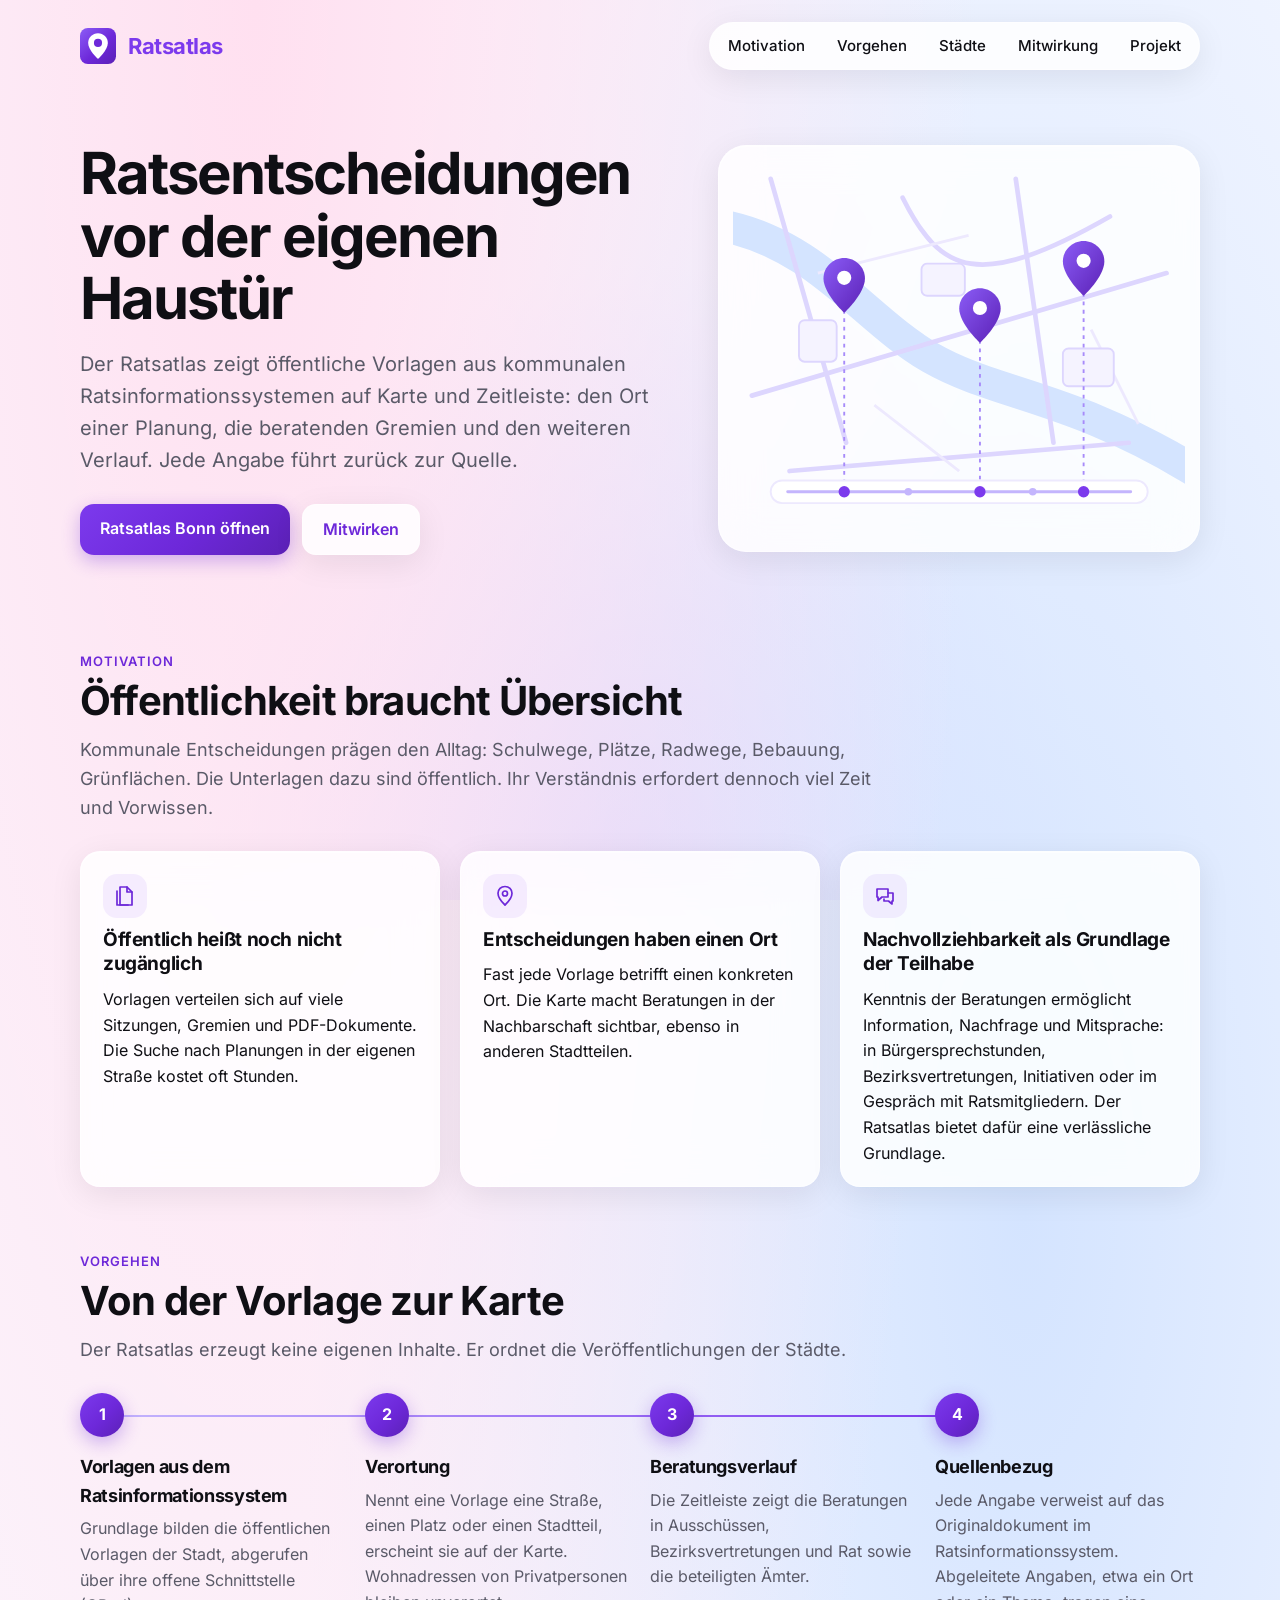
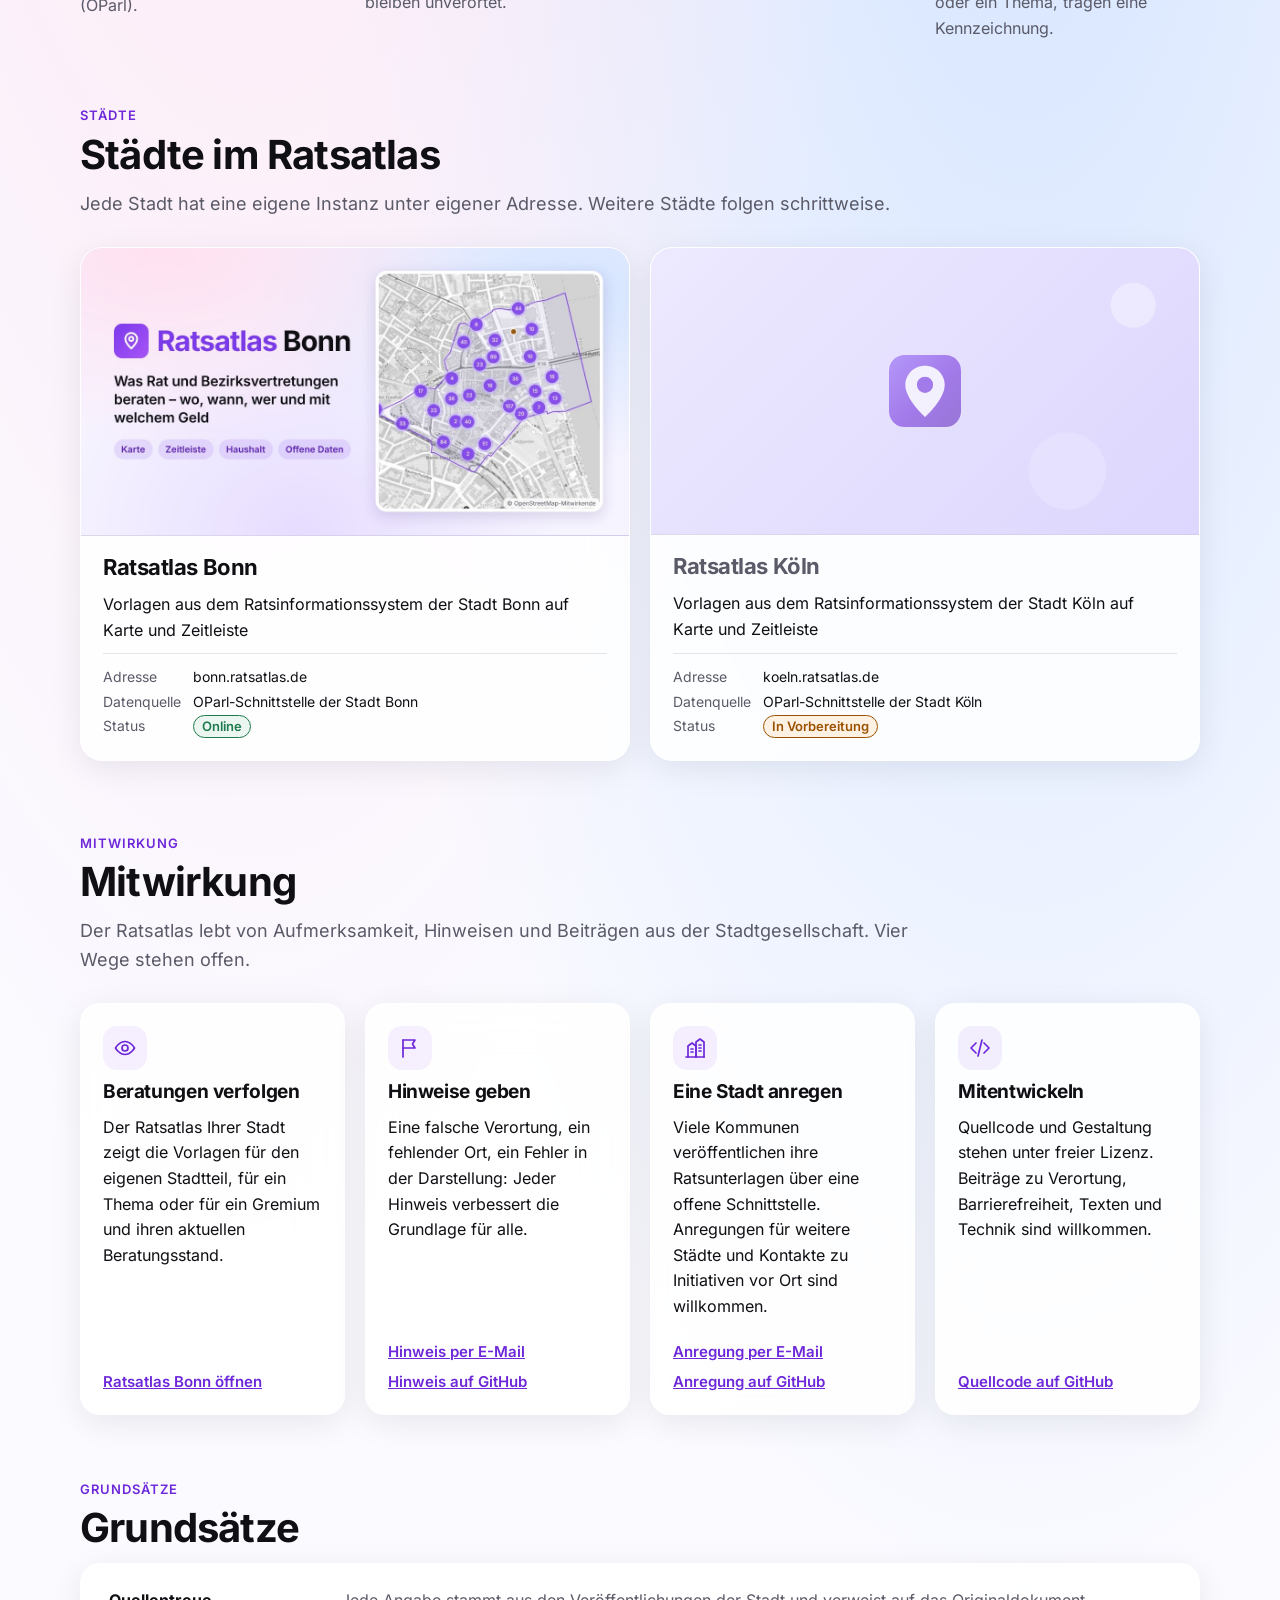
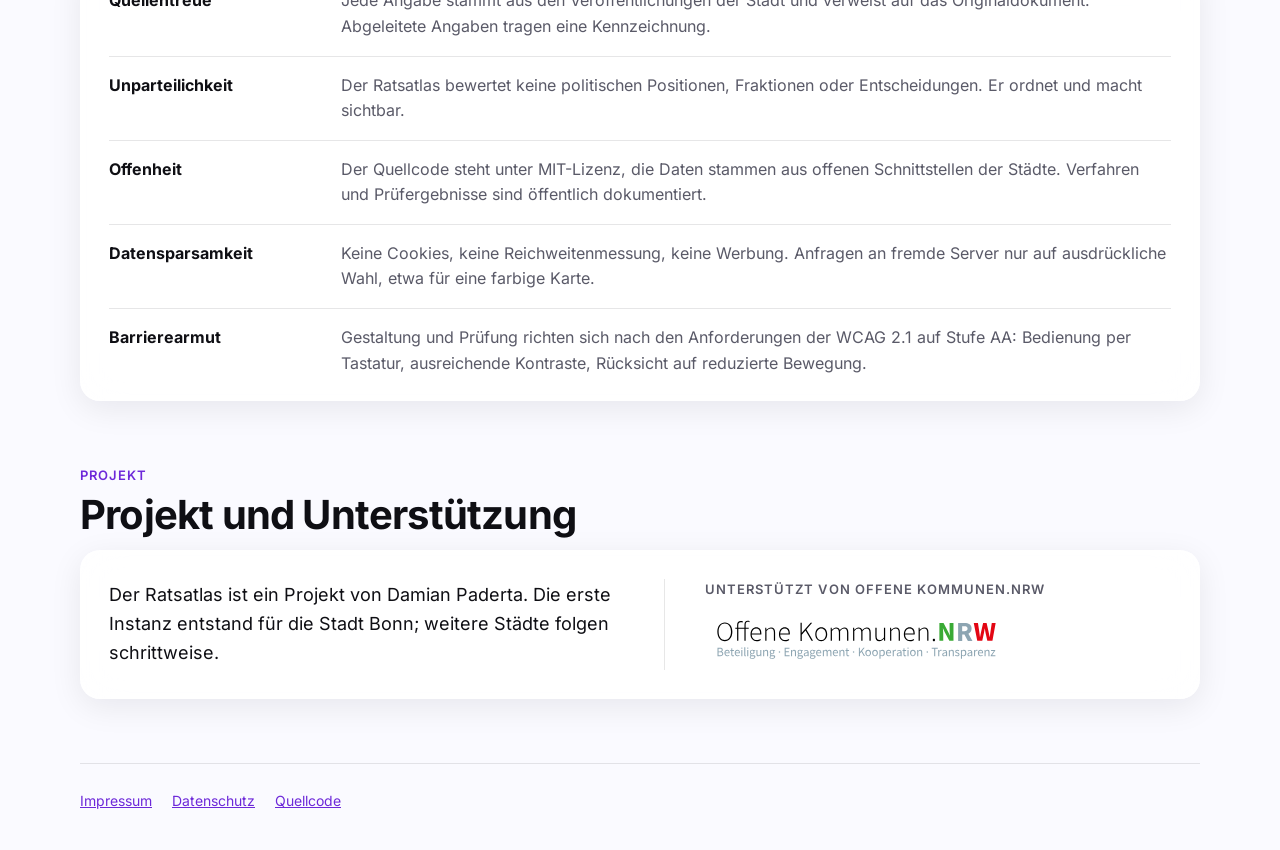
==== site/index.html @ 04dc34fd "Startseite fertig: Platzhalter ersetzt, Prüfung protokolliert - Mitwirkung: E-Mail damian.paderta@ok" ====
<!doctype html>
<html lang="de">
<head>
  <meta charset="utf-8">
  <meta name="viewport" content="width=device-width, initial-scale=1">
  <meta http-equiv="Content-Security-Policy" content="default-src 'self'; script-src 'self'; style-src 'self'; font-src 'self'; img-src 'self' data:; object-src 'none'; base-uri 'self'; form-action 'none'">
  <title>Ratsatlas – Ratsentscheidungen vor der eigenen Haustür</title>
  <meta name="description" content="Der Ratsatlas zeigt öffentliche Vorlagen aus kommunalen Ratsinformationssystemen auf Karte und Zeitleiste: den Ort einer Planung, die beratenden Gremien und den weiteren Verlauf. Jede Angabe führt zurück zur Quelle.">
  <link rel="canonical" href="https://ratsatlas.de/">
  <meta name="theme-color" content="#7c3aed">
  <link rel="icon" href="favicon.ico" sizes="32x32">
  <link rel="icon" href="favicon.svg" type="image/svg+xml">
  <link rel="apple-touch-icon" href="apple-touch-icon.png">
  <link rel="manifest" href="site.webmanifest">
  <link rel="preload" href="fonts/inter-latin-wght-normal.woff2" as="font" type="font/woff2" crossorigin>
  <link rel="stylesheet" href="tokens.css">
  <link rel="stylesheet" href="style.css">
  <meta property="og:type" content="website">
  <meta property="og:locale" content="de_DE">
  <meta property="og:site_name" content="Ratsatlas">
  <meta property="og:title" content="Ratsatlas – Ratsentscheidungen vor der eigenen Haustür">
  <meta property="og:description" content="Öffentliche Vorlagen aus kommunalen Ratsinformationssystemen auf Karte und Zeitleiste – mit Gremien, Ämtern und Quellen.">
  <meta property="og:url" content="https://ratsatlas.de/">
  <meta name="twitter:card" content="summary">
  <meta name="twitter:title" content="Ratsatlas – Ratsentscheidungen vor der eigenen Haustür">
  <meta name="twitter:description" content="Öffentliche Vorlagen aus kommunalen Ratsinformationssystemen auf Karte und Zeitleiste – mit Gremien, Ämtern und Quellen.">
  <!-- jsonld:anfang (erzeugt von scripts/kacheln.py aus staedte.json – nicht von Hand ändern) -->
  <script type="application/ld+json">
  {
    "@context": "https://schema.org",
    "@type": "WebSite",
    "name": "Ratsatlas",
    "url": "https://ratsatlas.de/",
    "inLanguage": "de",
    "description": "Der Ratsatlas erschließt öffentliche Vorlagen aus kommunalen Ratsinformationssystemen räumlich, zeitlich und nach beteiligten Gremien und Ämtern.",
    "hasPart": [
      {
        "@type": "WebSite",
        "name": "Ratsatlas Bonn",
        "url": "https://bonn.ratsatlas.de/",
        "inLanguage": "de"
      }
    ]
  }
  </script>
  <!-- jsonld:ende -->
</head>
<body>
  <a class="sprung" href="#inhalt">Zum Inhalt</a>

  <header class="kopf">
    <a class="marke" href="./"><img src="favicon.svg" width="36" height="36" alt="">Ratsatlas</a>
    <nav class="leiste" aria-label="Abschnitte">
      <ul>
        <li><a href="#motivation">Motivation</a></li>
        <li><a href="#vorgehen">Vorgehen</a></li>
        <li><a href="#staedte">Städte</a></li>
        <li><a href="#mitwirkung">Mitwirkung</a></li>
        <li><a href="#projekt">Projekt</a></li>
      </ul>
    </nav>
  </header>

  <main class="inhalt" id="inhalt">

    <!-- 2 · Einstieg -->
    <section class="einstieg" aria-labelledby="titel">
      <div class="einstieg-text">
        <h1 id="titel">Ratsentscheidungen vor der eigenen Haustür</h1>
        <p class="einstieg-lead">Der Ratsatlas zeigt öffentliche Vorlagen aus kommunalen Ratsinformationssystemen auf Karte und Zeitleiste: den Ort einer Planung, die beratenden Gremien und den weiteren Verlauf. Jede Angabe führt zurück zur Quelle.</p>
        <p class="knoepfe">
          <a class="knopf" href="https://bonn.ratsatlas.de">Ratsatlas Bonn öffnen</a>
          <a class="knopf knopf-leise" href="#mitwirkung">Mitwirken</a>
        </p>
      </div>
      <div class="einstieg-bild glass" aria-hidden="true">
        <!-- Stilisierte Stadt: Fluss, Straßen, Ortsmarken und Zeitleiste; keine echten Kartendaten -->
        <svg viewBox="0 0 480 400" focusable="false">
          <defs>
            <linearGradient id="pin" x1="0" y1="0" x2="1" y2="1">
              <stop offset="0" stop-color="#8b5cf6"/>
              <stop offset="1" stop-color="#5b21b6"/>
            </linearGradient>
          </defs>
          <path d="M-10 70 C 90 90, 140 170, 210 210 S 360 250, 490 330" fill="none" stroke="#d4e4ff" stroke-width="34" stroke-linecap="round"/>
          <g fill="none" stroke="#ddd6fe" stroke-width="5" stroke-linecap="round">
            <path d="M40 20 L120 300"/>
            <path d="M20 250 L460 120"/>
            <path d="M300 20 L340 300"/>
            <path d="M180 40 C 220 120, 260 140, 400 60"/>
            <path d="M60 330 L420 300"/>
          </g>
          <g fill="none" stroke="#ede9fe" stroke-width="3">
            <path d="M90 120 L250 80"/>
            <path d="M150 260 L240 330"/>
            <path d="M380 180 L430 280"/>
          </g>
          <g fill="#f5f3ff" stroke="#ddd6fe" stroke-width="2">
            <rect x="200" y="110" width="46" height="34" rx="6"/>
            <rect x="350" y="200" width="54" height="40" rx="6"/>
            <rect x="70" y="170" width="40" height="44" rx="6"/>
          </g>
          <g stroke="#a78bfa" stroke-width="2" stroke-dasharray="4 5" fill="none">
            <path d="M118 150 L118 352"/>
            <path d="M262 182 L262 352"/>
            <path d="M372 132 L372 352"/>
          </g>
          <g>
            <path d="M118 104c-12 0-22 9.6-22 21.6C96 141.8 118 162 118 162s22-20.2 22-36.4c0-12-10-21.6-22-21.6z" fill="url(#pin)"/>
            <circle cx="118" cy="125" r="7.5" fill="#fff"/>
            <path d="M262 136c-12 0-22 9.6-22 21.6C240 173.8 262 194 262 194s22-20.2 22-36.4c0-12-10-21.6-22-21.6z" fill="url(#pin)"/>
            <circle cx="262" cy="157" r="7.5" fill="#fff"/>
            <path d="M372 86c-12 0-22 9.6-22 21.6C350 123.8 372 144 372 144s22-20.2 22-36.4c0-12-10-21.6-22-21.6z" fill="url(#pin)"/>
            <circle cx="372" cy="107" r="7.5" fill="#fff"/>
          </g>
          <rect x="40" y="340" width="400" height="24" rx="12" fill="#fff" stroke="#ede9fe" stroke-width="2"/>
          <path d="M58 352 H422" stroke="#c4b5fd" stroke-width="3" stroke-linecap="round"/>
          <g fill="#7c3aed">
            <circle cx="118" cy="352" r="6"/>
            <circle cx="262" cy="352" r="6"/>
            <circle cx="372" cy="352" r="6"/>
          </g>
          <g fill="#c4b5fd">
            <circle cx="186" cy="352" r="4"/>
            <circle cx="318" cy="352" r="4"/>
          </g>
        </svg>
      </div>
    </section>

    <!-- 3 · Motivation -->
    <section class="abschnitt" id="motivation" aria-labelledby="motivation-titel">
      <p class="abschnitt-marke">Motivation</p>
      <h2 id="motivation-titel">Öffentlichkeit braucht Übersicht</h2>
      <p class="abschnitt-lead">Kommunale Entscheidungen prägen den Alltag: Schulwege, Plätze, Radwege, Bebauung, Grünflächen. Die Unterlagen dazu sind öffentlich. Ihr Verständnis erfordert dennoch viel Zeit und Vorwissen.</p>
      <ul class="karten karten-3">
        <li class="karte glass">
          <svg class="symbol" viewBox="0 0 24 24" aria-hidden="true" focusable="false"><path d="M7 3h7l5 5v13H7z"/><path d="M14 3v5h5"/><path d="M4 7v14h11"/></svg>
          <h3>Öffentlich heißt noch nicht zugänglich</h3>
          <p>Vorlagen verteilen sich auf viele Sitzungen, Gremien und PDF-Dokumente. Die Suche nach Planungen in der eigenen Straße kostet oft Stunden.</p>
        </li>
        <li class="karte glass">
          <svg class="symbol" viewBox="0 0 24 24" aria-hidden="true" focusable="false"><path d="M12 2.5c-4 0-7 3-7 6.8C5 14.6 12 21 12 21s7-6.4 7-11.7c0-3.8-3-6.8-7-6.8z"/><circle cx="12" cy="9.5" r="2.5"/></svg>
          <h3>Entscheidungen haben einen Ort</h3>
          <p>Fast jede Vorlage betrifft einen konkreten Ort. Die Karte macht Beratungen in der Nachbarschaft sichtbar, ebenso in anderen Stadtteilen.</p>
        </li>
        <li class="karte glass">
          <svg class="symbol" viewBox="0 0 24 24" aria-hidden="true" focusable="false"><path d="M4 5h11v8H9l-4 3.5V13H4z"/><path d="M15 9h5v8h-1v3l-3.5-3H11v-2"/></svg>
          <h3>Nachvollziehbarkeit als Grundlage der Teilhabe</h3>
          <p>Kenntnis der Beratungen ermöglicht Information, Nachfrage und Mitsprache: in Bürgersprechstunden, Bezirksvertretungen, Initiativen oder im Gespräch mit Ratsmitgliedern. Der Ratsatlas bietet dafür eine verlässliche Grundlage.</p>
        </li>
      </ul>
    </section>

    <!-- 4 · Vorgehen -->
    <section class="abschnitt" id="vorgehen" aria-labelledby="vorgehen-titel">
      <p class="abschnitt-marke">Vorgehen</p>
      <h2 id="vorgehen-titel">Von der Vorlage zur Karte</h2>
      <p class="abschnitt-lead">Der Ratsatlas erzeugt keine eigenen Inhalte. Er ordnet die Veröffentlichungen der Städte.</p>
      <ol class="schritte">
        <li>
          <h3>Vorlagen aus dem Ratsinformationssystem</h3>
          <p>Grundlage bilden die öffentlichen Vorlagen der Stadt, abgerufen über ihre offene Schnittstelle (OParl).</p>
        </li>
        <li>
          <h3>Verortung</h3>
          <p>Nennt eine Vorlage eine Straße, einen Platz oder einen Stadtteil, erscheint sie auf der Karte. Wohnadressen von Privatpersonen bleiben unverortet.</p>
        </li>
        <li>
          <h3>Beratungsverlauf</h3>
          <p>Die Zeitleiste zeigt die Beratungen in Ausschüssen, Bezirksvertretungen und Rat sowie die beteiligten Ämter.</p>
        </li>
        <li>
          <h3>Quellenbezug</h3>
          <p>Jede Angabe verweist auf das Originaldokument im Ratsinformationssystem. Abgeleitete Angaben, etwa ein Ort oder ein Thema, tragen eine Kennzeichnung.</p>
        </li>
      </ol>
    </section>

    <!-- 5 · Städte -->
    <section class="abschnitt" id="staedte" aria-labelledby="staedte-titel">
      <p class="abschnitt-marke">Städte</p>
      <h2 id="staedte-titel">Städte im Ratsatlas</h2>
      <p class="abschnitt-lead">Jede Stadt hat eine eigene Instanz unter eigener Adresse. Weitere Städte folgen schrittweise.</p>
      <!-- kacheln:anfang (erzeugt von scripts/kacheln.py aus staedte.json – nicht von Hand ändern) -->
      <ul class="kacheln">
        <li class="kachel glass kachel-link">
          <div class="kachel-kopf"><img src="vorschau/bonn.jpg" width="1200" height="630" alt=""></div>
          <div class="kachel-inhalt">
            <h3><a href="https://bonn.ratsatlas.de">Ratsatlas Bonn</a></h3>
            <p class="kachel-text">Vorlagen aus dem Ratsinformationssystem der Stadt Bonn auf Karte und Zeitleiste</p>
            <dl class="kachel-angaben">
              <dt>Adresse</dt><dd>bonn.ratsatlas.de</dd>
              <dt>Datenquelle</dt><dd>OParl-Schnittstelle der Stadt Bonn</dd>
              <dt>Status</dt><dd><span class="status status-online">Online</span></dd>
            </dl>
          </div>
        </li>
        <li class="kachel glass kachel-ohne-link">
          <div class="kachel-kopf"><img class="kachel-symbol" src="favicon.svg" width="72" height="72" alt=""></div>
          <div class="kachel-inhalt">
            <h3>Ratsatlas Köln</h3>
            <p class="kachel-text">Vorlagen aus dem Ratsinformationssystem der Stadt Köln auf Karte und Zeitleiste</p>
            <dl class="kachel-angaben">
              <dt>Adresse</dt><dd>koeln.ratsatlas.de</dd>
              <dt>Datenquelle</dt><dd>OParl-Schnittstelle der Stadt Köln</dd>
              <dt>Status</dt><dd><span class="status status-vorbereitung">In Vorbereitung</span></dd>
            </dl>
          </div>
        </li>
      </ul>
      <!-- kacheln:ende -->
    </section>

    <!-- 6 · Mitwirkung -->
    <section class="abschnitt" id="mitwirkung" aria-labelledby="mitwirkung-titel">
      <p class="abschnitt-marke">Mitwirkung</p>
      <h2 id="mitwirkung-titel">Mitwirkung</h2>
      <p class="abschnitt-lead">Der Ratsatlas lebt von Aufmerksamkeit, Hinweisen und Beiträgen aus der Stadtgesellschaft. Vier Wege stehen offen.</p>
      <ul class="karten karten-4">
        <li class="karte glass">
          <svg class="symbol" viewBox="0 0 24 24" aria-hidden="true" focusable="false"><path d="M2.5 12S6 5.5 12 5.5 21.5 12 21.5 12 18 18.5 12 18.5 2.5 12 2.5 12z"/><circle cx="12" cy="12" r="3"/></svg>
          <h3>Beratungen verfolgen</h3>
          <p>Der Ratsatlas Ihrer Stadt zeigt die Vorlagen für den eigenen Stadtteil, für ein Thema oder für ein Gremium und ihren aktuellen Beratungsstand.</p>
          <p class="karte-links"><a href="https://bonn.ratsatlas.de">Ratsatlas Bonn öffnen</a></p>
        </li>
        <li class="karte glass">
          <svg class="symbol" viewBox="0 0 24 24" aria-hidden="true" focusable="false"><path d="M5 21V4"/><path d="M5 4h12l-2.5 4L17 12H5"/></svg>
          <h3>Hinweise geben</h3>
          <p>Eine falsche Verortung, ein fehlender Ort, ein Fehler in der Darstellung: Jeder Hinweis verbessert die Grundlage für alle.</p>
          <p class="karte-links"><a href="mailto:damian.paderta@oknrw.de?subject=Hinweis%20zum%20Ratsatlas">Hinweis per E-Mail</a> <a href="https://github.com/daimpad/ratsatlas/issues/new">Hinweis auf GitHub</a></p>
        </li>
        <li class="karte glass">
          <svg class="symbol" viewBox="0 0 24 24" aria-hidden="true" focusable="false"><path d="M3 21h18"/><path d="M5 21V10l4-3 4 3v11"/><path d="M13 21V6l4-3 4 3v15"/><path d="M8 13h2M8 16h2M16 9h2M16 12h2M16 15h2"/></svg>
          <h3>Eine Stadt anregen</h3>
          <p>Viele Kommunen veröffentlichen ihre Ratsunterlagen über eine offene Schnittstelle. Anregungen für weitere Städte und Kontakte zu Initiativen vor Ort sind willkommen.</p>
          <p class="karte-links"><a href="mailto:damian.paderta@oknrw.de?subject=Anregung%20f%C3%BCr%20eine%20Stadt%20im%20Ratsatlas">Anregung per E-Mail</a> <a href="https://github.com/daimpad/ratsatlas/issues/new">Anregung auf GitHub</a></p>
        </li>
        <li class="karte glass">
          <svg class="symbol" viewBox="0 0 24 24" aria-hidden="true" focusable="false"><path d="M8 7l-5 5 5 5"/><path d="M16 7l5 5-5 5"/><path d="M14 4l-4 16"/></svg>
          <h3>Mitentwickeln</h3>
          <p>Quellcode und Gestaltung stehen unter freier Lizenz. Beiträge zu Verortung, Barrierefreiheit, Texten und Technik sind willkommen.</p>
          <p class="karte-links"><a href="https://github.com/daimpad/ratsatlas">Quellcode auf GitHub</a></p>
        </li>
      </ul>
    </section>

    <!-- 7 · Grundsätze -->
    <section class="abschnitt" id="grundsaetze" aria-labelledby="grundsaetze-titel">
      <p class="abschnitt-marke">Grundsätze</p>
      <h2 id="grundsaetze-titel">Grundsätze</h2>
      <dl class="grundsaetze glass">
        <div><dt>Quellentreue</dt><dd>Jede Angabe stammt aus den Veröffentlichungen der Stadt und verweist auf das Originaldokument. Abgeleitete Angaben tragen eine Kennzeichnung.</dd></div>
        <div><dt>Unparteilichkeit</dt><dd>Der Ratsatlas bewertet keine politischen Positionen, Fraktionen oder Entscheidungen. Er ordnet und macht sichtbar.</dd></div>
        <div><dt>Offenheit</dt><dd>Der Quellcode steht unter MIT-Lizenz, die Daten stammen aus offenen Schnittstellen der Städte. Verfahren und Prüfergebnisse sind öffentlich dokumentiert.</dd></div>
        <div><dt>Datensparsamkeit</dt><dd>Keine Cookies, keine Reichweitenmessung, keine Werbung. Anfragen an fremde Server nur auf ausdrückliche Wahl, etwa für eine farbige Karte.</dd></div>
        <div><dt>Barrierearmut</dt><dd>Gestaltung und Prüfung richten sich nach den Anforderungen der WCAG 2.1 auf Stufe AA: Bedienung per Tastatur, ausreichende Kontraste, Rücksicht auf reduzierte Bewegung.</dd></div>
      </dl>
    </section>

    <!-- 8 · Projekt und Unterstützung -->
    <section class="abschnitt" id="projekt" aria-labelledby="projekt-titel">
      <p class="abschnitt-marke">Projekt</p>
      <h2 id="projekt-titel">Projekt und Unterstützung</h2>
      <div class="projekt glass">
        <div class="projekt-text">
          <p>Der Ratsatlas ist ein Projekt von Damian Paderta. Die erste Instanz entstand für die Stadt Bonn; weitere Städte folgen schrittweise.</p>
        </div>
        <div class="projekt-unterstuetzung">
          <p class="projekt-label">Unterstützt von Offene Kommunen.NRW</p>
          <a class="projekt-logo" href="https://oknrw.de/"><img src="partner/oknrw.svg" width="271" height="46" alt="Offene Kommunen.NRW"></a>
        </div>
      </div>
    </section>

  </main>

  <footer class="fuss">
    <ul>
      <li><a href="https://nozilla.de/impressum/">Impressum</a></li>
      <li><a href="datenschutz.html">Datenschutz</a></li>
      <li><a href="https://github.com/daimpad/ratsatlas">Quellcode</a></li>
    </ul>
  </footer>
</body>
</html>
---- site/tokens.css ----
/* Ratsatlas – gemeinsame Gestaltungsgrößen des Kerns (Repository daimpad/ratsatlas).
   Quelle: allris-test site/style.css (:root, .glass) und site/page.css, Stand 03.11.2026.
   Die Stadtinstanzen übernehmen diese Datei; Änderungen hier zuerst.
   Text und Primärschaltflächen nutzen --accent-ink bzw. --accent-fill statt --accent,
   weil #8b5cf6 auf bzw. mit Weiß die WCAG-AA-Kontraste nicht erreicht. */

/* Schrift Inter (SIL Open Font License, fonts/LICENSE-Inter.txt), lokal */
@font-face {
  font-family: "Inter"; font-style: normal; font-weight: 100 900; font-display: swap;
  src: url("fonts/inter-latin-wght-normal.woff2") format("woff2");
  unicode-range: U+0000-00FF, U+0131, U+0152-0153, U+02BB-02BC, U+02C6, U+02DA, U+02DC, U+0304, U+0308, U+0329, U+2000-206F, U+20AC, U+2122, U+2191, U+2193, U+2212, U+2215, U+FEFF, U+FFFD;
}

:root {
  /* Hintergrund */
  --bg: #fafaff;
  --bg-gradient: radial-gradient(at 20% 0%, #ffe0f0 0%, transparent 50%),
                 radial-gradient(at 80% 30%, #d4e4ff 0%, transparent 50%),
                 radial-gradient(at 50% 100%, #e0d4ff 0%, transparent 50%);

  /* Flächen */
  --surface: rgba(255, 255, 255, 0.6);
  --surface-strong: rgba(255, 255, 255, 0.85);
  --surface-fallback: rgba(255, 255, 255, 0.96);  /* ohne backdrop-filter */
  --border: rgba(255, 255, 255, 0.5);
  --border-alt: rgba(15, 15, 20, 0.08);
  --line: rgba(15, 15, 20, 0.1);

  /* Text und Akzent */
  --text: #0f0f14;
  --text-muted: #5a5a68;
  --accent: #8b5cf6;
  --accent-soft: #c4b5fd;
  --accent-ink: #6d28d9;
  --accent-fill: #7c3aed;

  /* Statusfarben (Bonn: --hoch, --mittel) */
  --ok: #1f7a4d;
  --warn: #9a5200;

  /* Schatten, Unschärfe, Radien */
  --shadow: 0 8px 32px rgba(15, 15, 20, 0.08);
  --shadow-lift: 0 14px 40px rgba(15, 15, 20, 0.14), 0 2px 6px rgba(15, 15, 20, 0.06);
  --highlight: inset 0 1px 0 rgba(255, 255, 255, 0.6);
  --blur: blur(20px) saturate(160%);
  --blur-s: blur(8px) saturate(150%);  /* schmale Bildschirme */
  --radius: 20px;
  --radius-s: 12px;

  /* Schaltflächen */
  --cta: linear-gradient(135deg, #7c3aed 0%, #6d28d9 55%, #5b21b6 100%);
  --cta-shadow: 0 6px 18px rgba(109, 40, 217, 0.32);
  --ease: cubic-bezier(0.16, 1, 0.3, 1);

  /* Schrift */
  --font-body: "Inter", system-ui, -apple-system, "Segoe UI", sans-serif;

  color-scheme: light;
}

/* Glasflächen */
.glass {
  background: var(--surface-strong); border: 1px solid var(--border); border-radius: var(--radius);
  box-shadow: var(--shadow), var(--highlight);
  -webkit-backdrop-filter: var(--blur); backdrop-filter: var(--blur);
}
@supports not ((backdrop-filter: blur(1px)) or (-webkit-backdrop-filter: blur(1px))) {
  .glass { background: var(--surface-fallback); }
}
@media (max-width: 600px) {
  .glass { -webkit-backdrop-filter: var(--blur-s); backdrop-filter: var(--blur-s); }
}

:focus-visible { outline: 2px solid var(--accent-fill); outline-offset: 2px; }
---- site/style.css ----
/* Startseite ratsatlas.de und Textseiten; Gestaltungsgrößen in tokens.css.
   Kacheln nach dem Muster .kachel aus allris-test site/page.css. */
* { box-sizing: border-box; }
html { -webkit-text-size-adjust: 100%; text-size-adjust: 100%; scroll-behavior: smooth; scroll-padding-top: 16px; }
body {
  margin: 0; min-height: 100vh; display: flex; flex-direction: column;
  font: 400 16px/1.6 var(--font-body); color: var(--text);
  background: var(--bg-gradient) fixed, var(--bg);
}
a { color: var(--accent-ink); }
::selection { background: var(--accent-soft); }
img { max-width: 100%; }
h1, h2, h3 { letter-spacing: -0.02em; }

.kopf, .inhalt, .fuss { width: min(1120px, calc(100% - 32px)); margin: 0 auto; }
.inhalt { flex: 1; }

/* Sprungmarke für Tastatur und Bildschirmleser */
.sprung { position: absolute; left: 16px; top: -48px; z-index: 10; padding: 8px 14px; border-radius: var(--radius-s); background: var(--accent-ink); color: #fff; font-weight: 600; text-decoration: none; }
.sprung:focus { top: 12px; }

/* Kopf mit Marke und Sprungleiste */
.kopf { display: flex; flex-wrap: wrap; align-items: center; justify-content: space-between; gap: 12px 24px; padding: 22px 0 8px; }
.marke {
  display: inline-flex; align-items: center; gap: 12px; margin: 0;
  font-size: 22px; font-weight: 700; line-height: 1; letter-spacing: -0.02em; color: var(--accent-fill); text-decoration: none;
}
.marke img { width: 36px; height: 36px; flex: none; }
.leiste ul { display: flex; flex-wrap: wrap; gap: 4px; list-style: none; margin: 0; padding: 4px; border-radius: 999px; background: var(--surface-strong); border: 1px solid var(--border); box-shadow: var(--shadow); }
.leiste a { display: inline-block; padding: 7px 14px; border-radius: 999px; color: var(--text); font-size: 15px; font-weight: 500; text-decoration: none; transition: background .2s, color .2s; }
.leiste a:hover { background: rgba(124, 58, 237, 0.08); color: var(--accent-ink); }

/* Einstieg */
.einstieg { display: grid; grid-template-columns: 1fr; gap: 28px; align-items: center; padding: 40px 0 24px; }
@media (min-width: 900px) { .einstieg { grid-template-columns: 1.1fr 0.9fr; gap: 48px; padding: 64px 0 40px; } }
.einstieg h1 { margin: 0 0 18px; font-size: clamp(34px, 5.2vw, 58px); line-height: 1.08; font-weight: 700; letter-spacing: -0.035em; text-wrap: balance; }
.einstieg-lead { margin: 0; font-size: clamp(17px, 1.6vw, 20px); color: var(--text-muted); max-width: 40em; }
.knoepfe { display: flex; flex-wrap: wrap; gap: 12px; margin: 28px 0 0; }
.knopf {
  display: inline-block; padding: 12px 20px; border-radius: 14px; background: var(--cta); box-shadow: var(--cta-shadow);
  color: #fff; font-weight: 600; text-decoration: none; transition: transform .25s var(--ease), box-shadow .25s var(--ease);
}
.knopf:hover { transform: translateY(-2px); box-shadow: var(--shadow-lift); }
.knopf-leise { background: var(--surface-strong); color: var(--accent-ink); box-shadow: var(--shadow); border: 1px solid var(--border); }
.einstieg-bild { padding: 14px; border-radius: 28px; }
.einstieg-bild svg { display: block; width: 100%; height: auto; }

/* Abschnitte */
.abschnitt { padding: 56px 0 8px; }
.abschnitt-marke { margin: 0 0 6px; font-size: 13px; font-weight: 600; letter-spacing: .08em; text-transform: uppercase; color: var(--accent-ink); }
.abschnitt h2 { margin: 0 0 12px; font-size: clamp(28px, 3.4vw, 40px); line-height: 1.15; text-wrap: balance; }
.abschnitt-lead { margin: 0 0 28px; max-width: 46em; font-size: 18px; color: var(--text-muted); }

/* Karten (Motivation, Mitwirkung) */
.karten { list-style: none; margin: 0; padding: 0; display: grid; gap: 20px; grid-template-columns: 1fr; }
@media (min-width: 720px) { .karten-3, .karten-4 { grid-template-columns: repeat(2, minmax(0, 1fr)); } }
@media (min-width: 1000px) { .karten-3 { grid-template-columns: repeat(3, minmax(0, 1fr)); } .karten-4 { grid-template-columns: repeat(4, minmax(0, 1fr)); } }
.karte { display: flex; flex-direction: column; gap: 10px; padding: 22px 22px 20px; }
.karte h3 { margin: 0; font-size: 19px; line-height: 1.3; }
.karte p { margin: 0; }
.karte-links { display: flex; flex-wrap: wrap; gap: 6px 16px; margin-top: auto !important; padding-top: 10px; font-weight: 600; font-size: 15px; }
.symbol {
  width: 44px; height: 44px; padding: 10px; border-radius: 14px; flex: none;
  fill: none; stroke: var(--accent-ink); stroke-width: 1.7; stroke-linecap: round; stroke-linejoin: round;
  background: rgba(124, 58, 237, 0.08);
}

/* Schritte (Vorgehen) */
.schritte { list-style: none; margin: 0; padding: 0; counter-reset: schritt; display: grid; gap: 20px; grid-template-columns: 1fr; position: relative; }
@media (min-width: 900px) {
  .schritte { grid-template-columns: repeat(4, minmax(0, 1fr)); }
  .schritte::before { content: ""; position: absolute; top: 22px; left: 22px; right: calc(25% - 37px); height: 2px; background: linear-gradient(90deg, var(--accent-soft), var(--accent-fill)); }
}
.schritte li { position: relative; counter-increment: schritt; padding-top: 60px; }
.schritte li::before {
  content: counter(schritt); position: absolute; top: 0; left: 0; display: grid; place-items: center;
  width: 44px; height: 44px; border-radius: 50%; background: var(--cta); box-shadow: var(--cta-shadow); color: #fff; font-weight: 700;
}
.schritte h3 { margin: 0 0 6px; font-size: 18px; }
.schritte p { margin: 0; color: var(--text-muted); }

/* Kacheln (Städte) */
.kacheln { list-style: none; padding: 0; margin: 0 0 8px; display: grid; gap: 20px; grid-template-columns: 1fr; }
@media (min-width: 720px) { .kacheln { grid-template-columns: repeat(2, minmax(0, 1fr)); } }

.kachel {
  position: relative; display: flex; flex-direction: column; overflow: hidden; height: 100%;
  border-radius: 22px;
  transition: transform .25s var(--ease), box-shadow .25s var(--ease);
}
.kachel-kopf {
  position: relative; aspect-ratio: 1200 / 630; display: flex; align-items: center; justify-content: center;
  background:
    radial-gradient(circle at 88% 20%, rgba(255, 255, 255, 0.35) 0 22px, transparent 23px),
    radial-gradient(circle at 76% 78%, rgba(255, 255, 255, 0.18) 0 38px, transparent 39px),
    linear-gradient(135deg, #ede9fe, #ddd6fe);
  border-bottom: 1px solid var(--border-alt);
}
.kachel-kopf img { display: block; width: 100%; height: 100%; object-fit: cover; }
.kachel-kopf .kachel-symbol { width: 72px; height: 72px; opacity: .55; }
.kachel-inhalt { display: flex; flex-direction: column; gap: 10px; padding: 18px 22px 22px; flex: 1; }
.kachel h3 { margin: 0; font-size: 22px; line-height: 1.25; letter-spacing: -0.02em; }
.kachel h3 a { color: var(--text); text-decoration: none; }
.kachel h3 a::after { content: ""; position: absolute; inset: 0; border-radius: 22px; }  /* ganze Kachel klickbar */
.kachel h3 a:focus-visible { outline: none; }
.kachel-text { margin: 0; }
.kachel-angaben { display: grid; grid-template-columns: max-content 1fr; gap: 2px 12px; margin: auto 0 0; padding-top: 12px; border-top: 1px solid var(--line); font-size: 14px; }
.kachel-angaben dt { color: var(--text-muted); }
.kachel-angaben dd { margin: 0; overflow-wrap: anywhere; }

/* Status als Text, die Farbe unterstützt nur */
.status { display: inline-block; padding: 0 8px; border-radius: 999px; font-weight: 600; font-size: 13px; line-height: 1.6; border: 1px solid currentColor; }
.status-online { color: var(--ok); background: #eaf6ef; }
.status-vorbereitung { color: var(--warn); background: #fdf1e3; }

.kachel-link:hover, .kachel-link:focus-within { transform: translateY(-4px); box-shadow: var(--shadow-lift), var(--highlight); }
.kachel-link:focus-within { outline: 2px solid var(--accent-fill); outline-offset: 3px; }
.kachel-link:hover h3 a { color: var(--accent-ink); }
.kachel-ohne-link h3 { color: var(--text-muted); }

/* Grundsätze */
.grundsaetze { margin: 0; padding: 8px 28px; display: grid; grid-template-columns: 1fr; }
.grundsaetze > div { display: grid; grid-template-columns: 1fr; gap: 2px 24px; padding: 16px 0; border-top: 1px solid var(--line); }
.grundsaetze > div:first-child { border-top: 0; }
@media (min-width: 720px) { .grundsaetze > div { grid-template-columns: 13em 1fr; } }
.grundsaetze dt { font-weight: 700; }
.grundsaetze dd { margin: 0; color: var(--text-muted); }

/* Projekt und Unterstützung */
.projekt { display: grid; grid-template-columns: 1fr; gap: 24px 48px; padding: 28px; align-items: center; }
@media (min-width: 900px) { .projekt { grid-template-columns: 1fr 1fr; } }
.projekt-text p { margin: 0; font-size: 18px; }
.projekt-unterstuetzung { padding-top: 20px; border-top: 1px solid var(--line); }
@media (min-width: 900px) { .projekt-unterstuetzung { padding: 0 0 0 40px; border-top: 0; border-left: 1px solid var(--line); } }
.projekt-label { margin: 0 0 12px; font-size: 13px; font-weight: 600; letter-spacing: .08em; text-transform: uppercase; color: var(--text-muted); }
.projekt-unterstuetzung img { display: block; width: min(320px, 100%); height: auto; }
.projekt-logo { display: inline-block; border-radius: var(--radius-s); }

/* Bewegung nur ohne Wunsch nach reduzierter Bewegung */
@media (prefers-reduced-motion: reduce) {
  html { scroll-behavior: auto; }
  .kachel, .knopf, .leiste a { transition: none; }
  .kachel-link:hover, .kachel-link:focus-within, .knopf:hover { transform: none; }
}

/* Fuß */
.fuss { margin-top: 56px; padding: 20px 0 32px; border-top: 1px solid var(--line); color: var(--text-muted); font-size: 14px; }
.fuss ul { display: flex; flex-wrap: wrap; gap: 4px 20px; list-style: none; margin: 0; padding: 0; }
.fuss a { display: inline-block; padding: 6px 0; }

/* Textseiten (Datenschutz, 404), nach allris-test site/page.css */
.page { width: 100%; max-width: 760px; margin: 12px 0 0; padding: 16px 28px 28px; }
.page h1 { font-size: 32px; line-height: 1.2; letter-spacing: -0.02em; margin: 12px 0 6px; }
.page h2 { font-size: 20px; letter-spacing: -0.01em; margin: 28px 0 6px; padding-top: 12px; border-top: 1px solid var(--line); }
.page .lead { font-size: 18px; color: var(--text-muted); margin-top: 0; }
.page .meta { color: var(--text-muted); font-size: 14px; }
.entwurf { margin: 12px 0 16px; padding: 10px 14px; border: 1px solid var(--warn); border-left-width: 4px; border-radius: var(--radius-s); background: #fdf1e3; color: #5c3200; }
a.marke { font-size: 20px; }
a.marke img { width: 32px; height: 32px; }
.kopf:has(.leiste) a.marke { font-size: 22px; }
.kopf:has(.leiste) a.marke img { width: 36px; height: 36px; }

@media (max-width: 600px) {
  .kopf { padding-top: 16px; }
  .leiste { width: 100%; }
  .leiste ul { border-radius: 18px; }
  .leiste a { padding: 6px 10px; font-size: 14px; }
  .page { padding: 8px 18px 20px; }
  .page h1 { font-size: 26px; }
  .kachel-angaben { grid-template-columns: 1fr; }
  .kachel-angaben dd { margin-bottom: 4px; }
  .grundsaetze { padding: 4px 20px; }
  .projekt { padding: 22px 20px; }
}
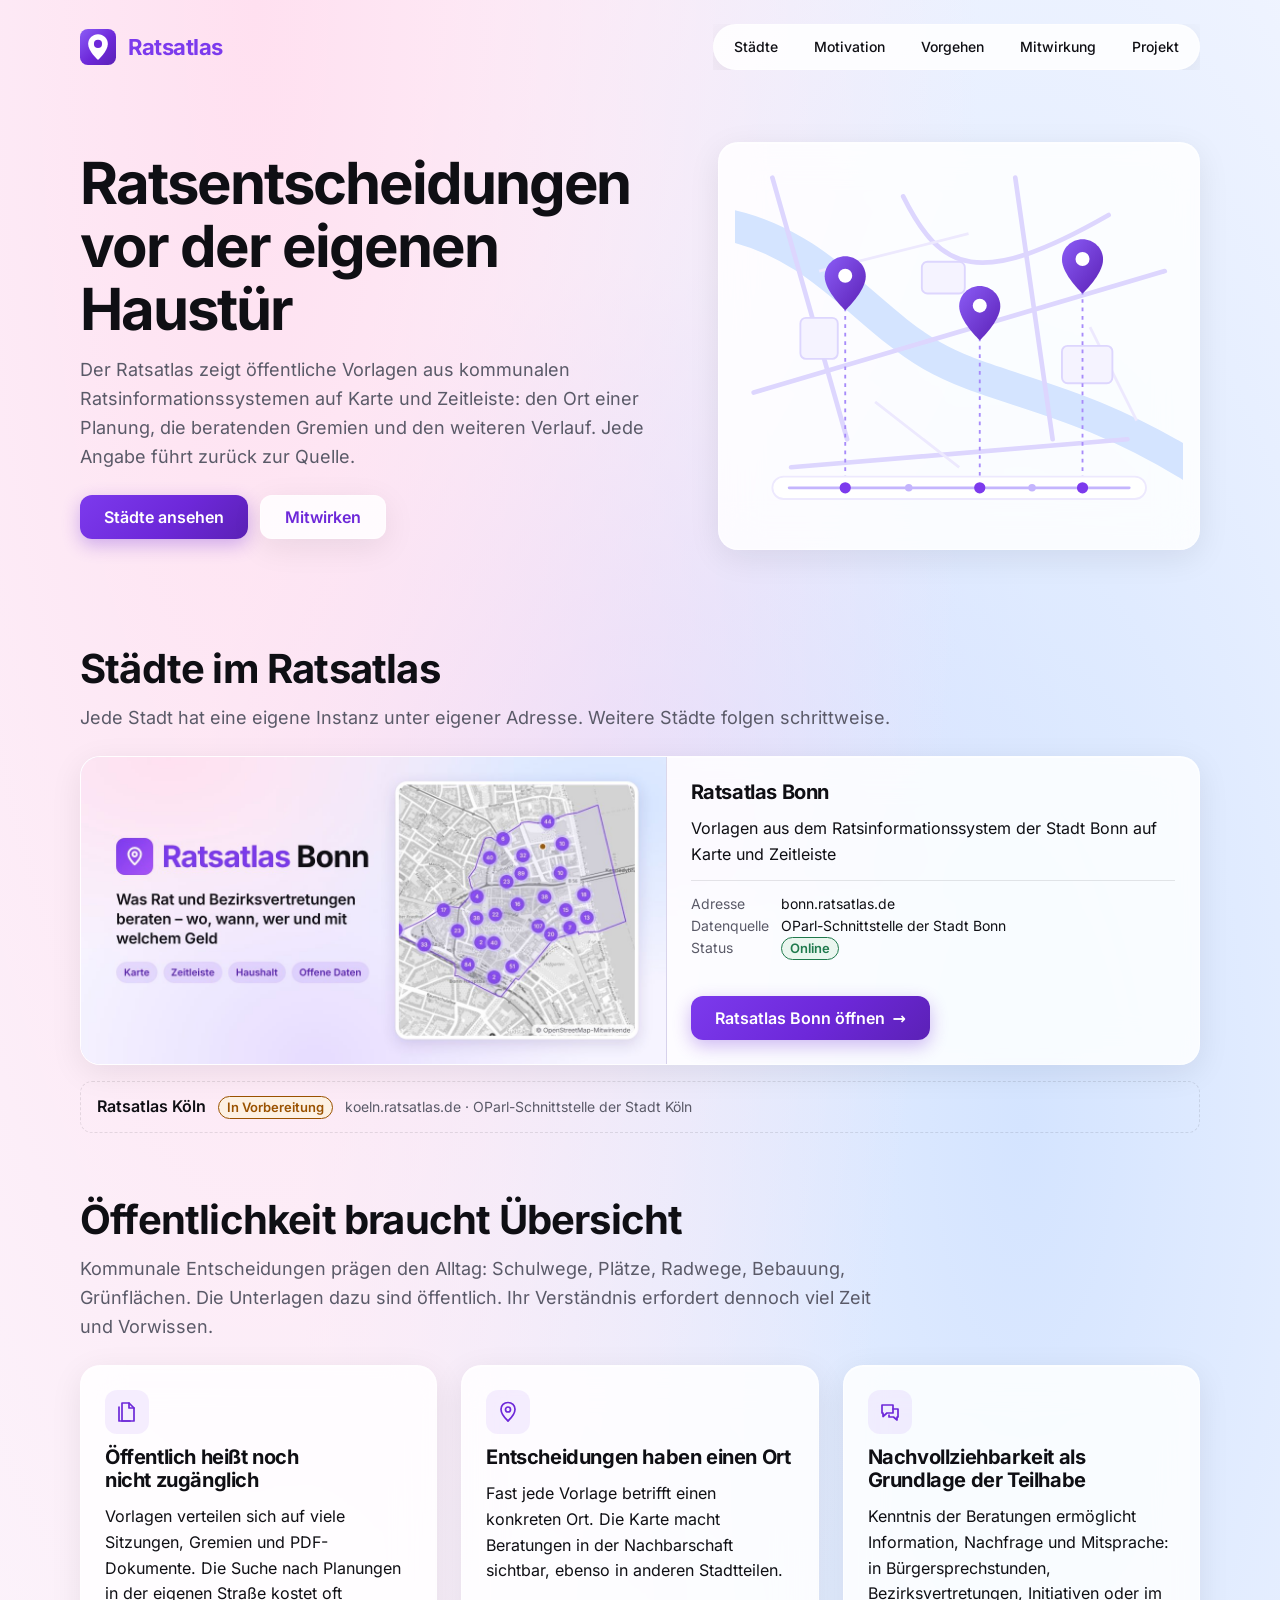
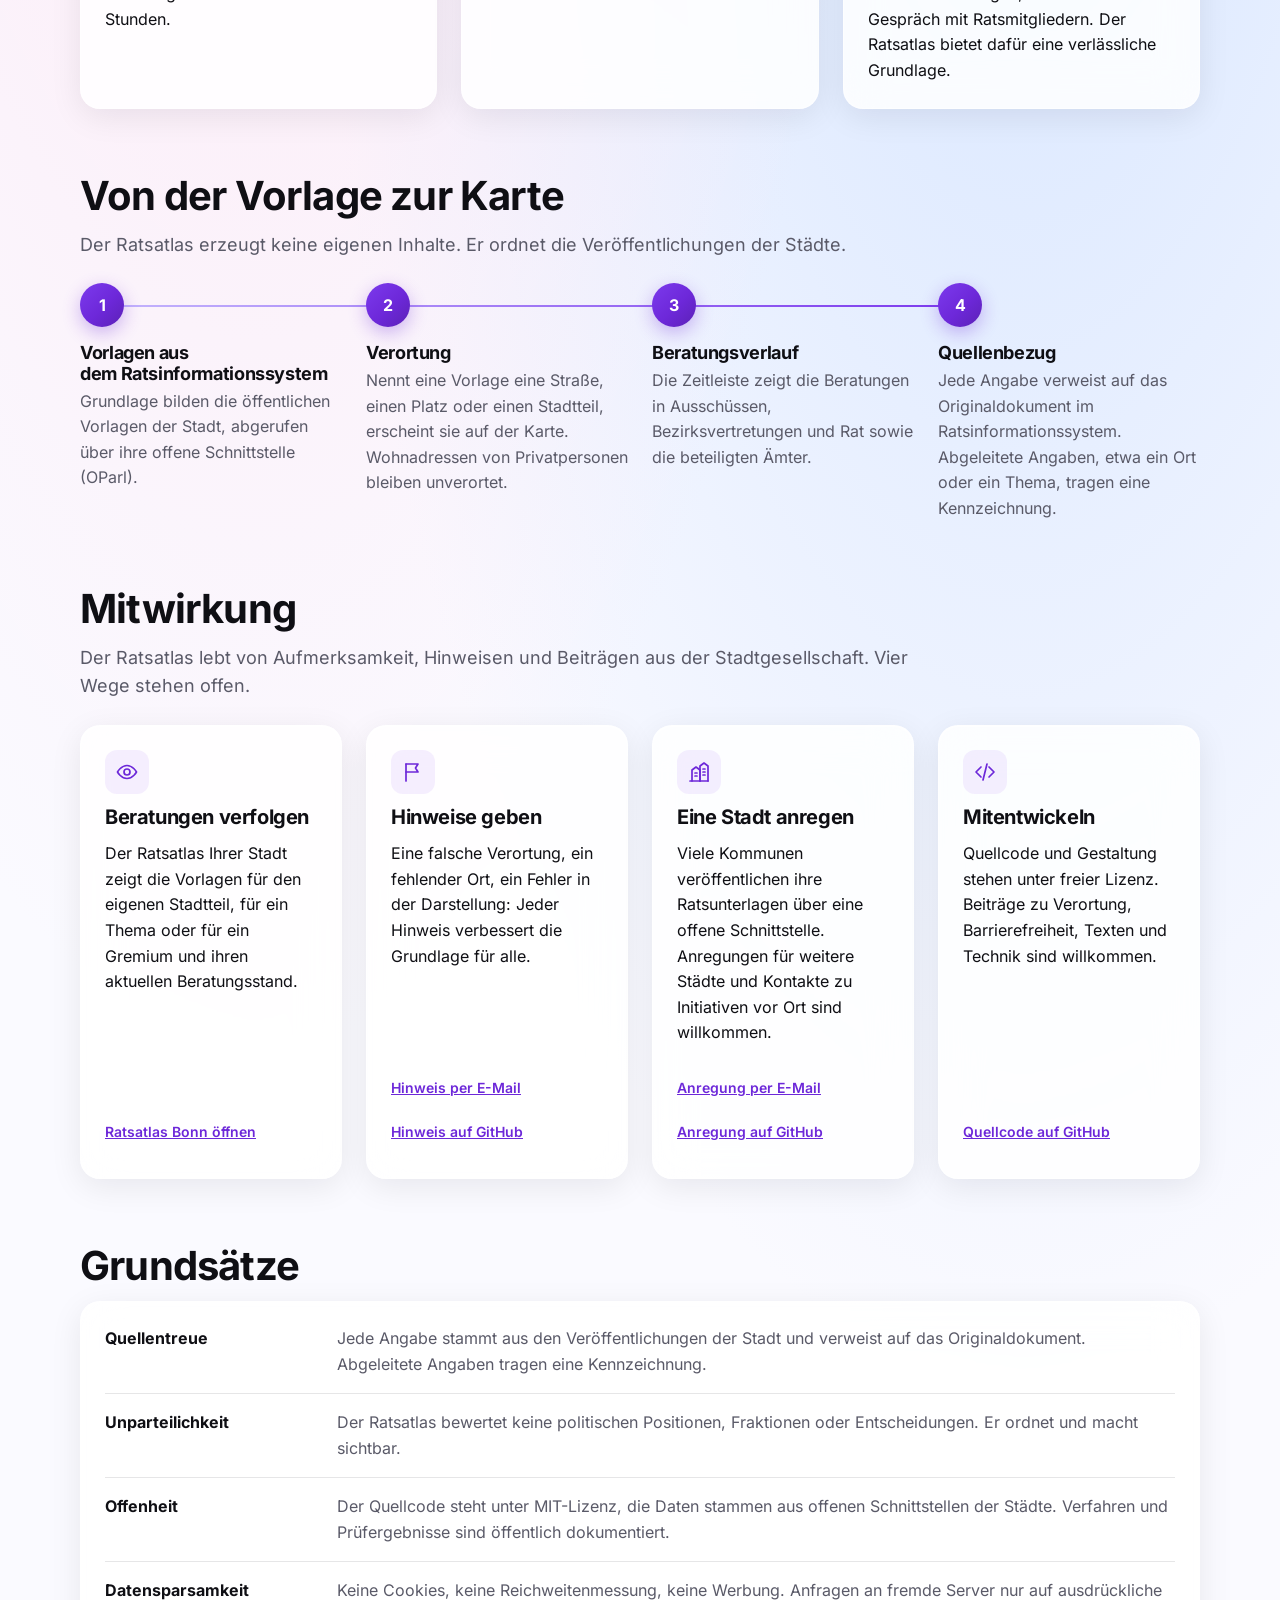
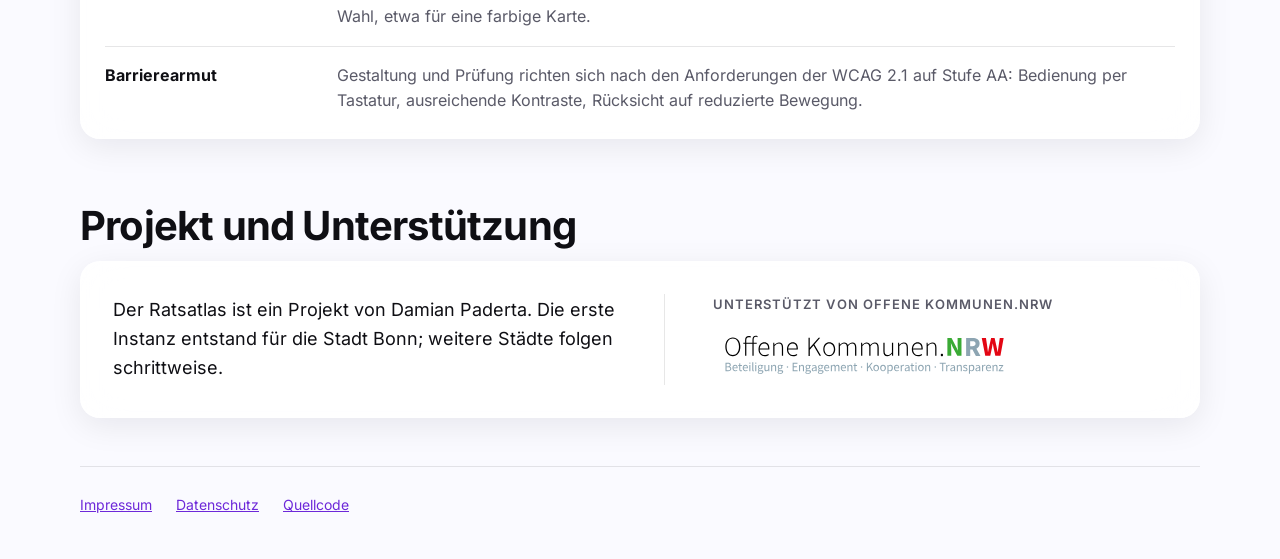
==== commit 923052ca: "Startseite: Städte nach dem Einstieg, Maßsystem, Kachel mit Knopf - Reihenfolge: Einstieg, Städte, M" ====
--- a/site/index.html
+++ b/site/index.html
@@ -5,7 +5,7 @@
   <meta name="viewport" content="width=device-width, initial-scale=1">
   <meta http-equiv="Content-Security-Policy" content="default-src 'self'; script-src 'self'; style-src 'self'; font-src 'self'; img-src 'self' data:; object-src 'none'; base-uri 'self'; form-action 'none'">
   <title>Ratsatlas – Ratsentscheidungen vor der eigenen Haustür</title>
-  <meta name="description" content="Der Ratsatlas zeigt öffentliche Vorlagen aus kommunalen Ratsinformationssystemen auf Karte und Zeitleiste: den Ort einer Planung, die beratenden Gremien und den weiteren Verlauf. Jede Angabe führt zurück zur Quelle.">
+  <meta name="description" content="Öffentliche Vorlagen aus Ratsinformationssystemen auf Karte und Zeitleiste – mit Gremien, Ämtern und Quellenangabe. Zuerst für Bonn.">
   <link rel="canonical" href="https://ratsatlas.de/">
   <meta name="theme-color" content="#7c3aed">
   <link rel="icon" href="favicon.ico" sizes="32x32">
@@ -21,9 +21,16 @@
   <meta property="og:title" content="Ratsatlas – Ratsentscheidungen vor der eigenen Haustür">
   <meta property="og:description" content="Öffentliche Vorlagen aus kommunalen Ratsinformationssystemen auf Karte und Zeitleiste – mit Gremien, Ämtern und Quellen.">
   <meta property="og:url" content="https://ratsatlas.de/">
-  <meta name="twitter:card" content="summary">
+  <meta property="og:image" content="https://ratsatlas.de/og-image.png">
+  <meta property="og:image:type" content="image/png">
+  <meta property="og:image:width" content="1200">
+  <meta property="og:image:height" content="630">
+  <meta property="og:image:alt" content="Ratsatlas: Ratsentscheidungen vor der eigenen Haustür – stilisierte Stadtkarte mit Ortsmarken über einer Zeitleiste">
+  <meta name="twitter:card" content="summary_large_image">
   <meta name="twitter:title" content="Ratsatlas – Ratsentscheidungen vor der eigenen Haustür">
   <meta name="twitter:description" content="Öffentliche Vorlagen aus kommunalen Ratsinformationssystemen auf Karte und Zeitleiste – mit Gremien, Ämtern und Quellen.">
+  <meta name="twitter:image" content="https://ratsatlas.de/og-image.png">
+  <meta name="twitter:image:alt" content="Ratsatlas: Ratsentscheidungen vor der eigenen Haustür – stilisierte Stadtkarte mit Ortsmarken über einer Zeitleiste">
   <!-- jsonld:anfang (erzeugt von scripts/kacheln.py aus staedte.json – nicht von Hand ändern) -->
   <script type="application/ld+json">
   {
@@ -33,6 +40,23 @@
     "url": "https://ratsatlas.de/",
     "inLanguage": "de",
     "description": "Der Ratsatlas erschließt öffentliche Vorlagen aus kommunalen Ratsinformationssystemen räumlich, zeitlich und nach beteiligten Gremien und Ämtern.",
+    "publisher": {
+      "@type": "Person",
+      "name": "Damian Paderta"
+    },
+    "sponsor": {
+      "@type": "Organization",
+      "name": "Offene Kommunen.NRW",
+      "url": "https://oknrw.de/"
+    },
+    "about": [
+      "Kommunalpolitik",
+      "Ratsinformationssystem",
+      "Transparenz",
+      "Bürgerbeteiligung"
+    ],
+    "isAccessibleForFree": true,
+    "license": "https://opensource.org/licenses/MIT",
     "hasPart": [
       {
         "@type": "WebSite",
@@ -52,9 +76,9 @@
     <a class="marke" href="./"><img src="favicon.svg" width="36" height="36" alt="">Ratsatlas</a>
     <nav class="leiste" aria-label="Abschnitte">
       <ul>
+        <li><a href="#staedte">Städte</a></li>
         <li><a href="#motivation">Motivation</a></li>
         <li><a href="#vorgehen">Vorgehen</a></li>
-        <li><a href="#staedte">Städte</a></li>
         <li><a href="#mitwirkung">Mitwirkung</a></li>
         <li><a href="#projekt">Projekt</a></li>
       </ul>
@@ -69,7 +93,7 @@
         <h1 id="titel">Ratsentscheidungen vor der eigenen Haustür</h1>
         <p class="einstieg-lead">Der Ratsatlas zeigt öffentliche Vorlagen aus kommunalen Ratsinformationssystemen auf Karte und Zeitleiste: den Ort einer Planung, die beratenden Gremien und den weiteren Verlauf. Jede Angabe führt zurück zur Quelle.</p>
         <p class="knoepfe">
-          <a class="knopf" href="https://bonn.ratsatlas.de">Ratsatlas Bonn öffnen</a>
+          <a class="knopf" href="#staedte">Städte ansehen</a>
           <a class="knopf knopf-leise" href="#mitwirkung">Mitwirken</a>
         </p>
       </div>
@@ -128,58 +152,8 @@
       </div>
     </section>
 
-    <!-- 3 · Motivation -->
-    <section class="abschnitt" id="motivation" aria-labelledby="motivation-titel">
-      <p class="abschnitt-marke">Motivation</p>
-      <h2 id="motivation-titel">Öffentlichkeit braucht Übersicht</h2>
-      <p class="abschnitt-lead">Kommunale Entscheidungen prägen den Alltag: Schulwege, Plätze, Radwege, Bebauung, Grünflächen. Die Unterlagen dazu sind öffentlich. Ihr Verständnis erfordert dennoch viel Zeit und Vorwissen.</p>
-      <ul class="karten karten-3">
-        <li class="karte glass">
-          <svg class="symbol" viewBox="0 0 24 24" aria-hidden="true" focusable="false"><path d="M7 3h7l5 5v13H7z"/><path d="M14 3v5h5"/><path d="M4 7v14h11"/></svg>
-          <h3>Öffentlich heißt noch nicht zugänglich</h3>
-          <p>Vorlagen verteilen sich auf viele Sitzungen, Gremien und PDF-Dokumente. Die Suche nach Planungen in der eigenen Straße kostet oft Stunden.</p>
-        </li>
-        <li class="karte glass">
-          <svg class="symbol" viewBox="0 0 24 24" aria-hidden="true" focusable="false"><path d="M12 2.5c-4 0-7 3-7 6.8C5 14.6 12 21 12 21s7-6.4 7-11.7c0-3.8-3-6.8-7-6.8z"/><circle cx="12" cy="9.5" r="2.5"/></svg>
-          <h3>Entscheidungen haben einen Ort</h3>
-          <p>Fast jede Vorlage betrifft einen konkreten Ort. Die Karte macht Beratungen in der Nachbarschaft sichtbar, ebenso in anderen Stadtteilen.</p>
-        </li>
-        <li class="karte glass">
-          <svg class="symbol" viewBox="0 0 24 24" aria-hidden="true" focusable="false"><path d="M4 5h11v8H9l-4 3.5V13H4z"/><path d="M15 9h5v8h-1v3l-3.5-3H11v-2"/></svg>
-          <h3>Nachvollziehbarkeit als Grundlage der Teilhabe</h3>
-          <p>Kenntnis der Beratungen ermöglicht Information, Nachfrage und Mitsprache: in Bürgersprechstunden, Bezirksvertretungen, Initiativen oder im Gespräch mit Ratsmitgliedern. Der Ratsatlas bietet dafür eine verlässliche Grundlage.</p>
-        </li>
-      </ul>
-    </section>
-
-    <!-- 4 · Vorgehen -->
-    <section class="abschnitt" id="vorgehen" aria-labelledby="vorgehen-titel">
-      <p class="abschnitt-marke">Vorgehen</p>
-      <h2 id="vorgehen-titel">Von der Vorlage zur Karte</h2>
-      <p class="abschnitt-lead">Der Ratsatlas erzeugt keine eigenen Inhalte. Er ordnet die Veröffentlichungen der Städte.</p>
-      <ol class="schritte">
-        <li>
-          <h3>Vorlagen aus dem Ratsinformationssystem</h3>
-          <p>Grundlage bilden die öffentlichen Vorlagen der Stadt, abgerufen über ihre offene Schnittstelle (OParl).</p>
-        </li>
-        <li>
-          <h3>Verortung</h3>
-          <p>Nennt eine Vorlage eine Straße, einen Platz oder einen Stadtteil, erscheint sie auf der Karte. Wohnadressen von Privatpersonen bleiben unverortet.</p>
-        </li>
-        <li>
-          <h3>Beratungsverlauf</h3>
-          <p>Die Zeitleiste zeigt die Beratungen in Ausschüssen, Bezirksvertretungen und Rat sowie die beteiligten Ämter.</p>
-        </li>
-        <li>
-          <h3>Quellenbezug</h3>
-          <p>Jede Angabe verweist auf das Originaldokument im Ratsinformationssystem. Abgeleitete Angaben, etwa ein Ort oder ein Thema, tragen eine Kennzeichnung.</p>
-        </li>
-      </ol>
-    </section>
-
-    <!-- 5 · Städte -->
+    <!-- 3 · Städte -->
     <section class="abschnitt" id="staedte" aria-labelledby="staedte-titel">
-      <p class="abschnitt-marke">Städte</p>
       <h2 id="staedte-titel">Städte im Ratsatlas</h2>
       <p class="abschnitt-lead">Jede Stadt hat eine eigene Instanz unter eigener Adresse. Weitere Städte folgen schrittweise.</p>
       <!-- kacheln:anfang (erzeugt von scripts/kacheln.py aus staedte.json – nicht von Hand ändern) -->
@@ -187,34 +161,72 @@
         <li class="kachel glass kachel-link">
           <div class="kachel-kopf"><img src="vorschau/bonn.jpg" width="1200" height="630" alt=""></div>
           <div class="kachel-inhalt">
-            <h3><a href="https://bonn.ratsatlas.de">Ratsatlas Bonn</a></h3>
+            <h3>Ratsatlas Bonn</h3>
             <p class="kachel-text">Vorlagen aus dem Ratsinformationssystem der Stadt Bonn auf Karte und Zeitleiste</p>
             <dl class="kachel-angaben">
               <dt>Adresse</dt><dd>bonn.ratsatlas.de</dd>
               <dt>Datenquelle</dt><dd>OParl-Schnittstelle der Stadt Bonn</dd>
               <dt>Status</dt><dd><span class="status status-online">Online</span></dd>
             </dl>
+            <p class="kachel-aktion"><a class="knopf kachel-knopf" href="https://bonn.ratsatlas.de">Ratsatlas Bonn öffnen<span class="knopf-pfeil" aria-hidden="true">→</span></a></p>
           </div>
         </li>
-        <li class="kachel glass kachel-ohne-link">
-          <div class="kachel-kopf"><img class="kachel-symbol" src="favicon.svg" width="72" height="72" alt=""></div>
-          <div class="kachel-inhalt">
-            <h3>Ratsatlas Köln</h3>
-            <p class="kachel-text">Vorlagen aus dem Ratsinformationssystem der Stadt Köln auf Karte und Zeitleiste</p>
-            <dl class="kachel-angaben">
-              <dt>Adresse</dt><dd>koeln.ratsatlas.de</dd>
-              <dt>Datenquelle</dt><dd>OParl-Schnittstelle der Stadt Köln</dd>
-              <dt>Status</dt><dd><span class="status status-vorbereitung">In Vorbereitung</span></dd>
-            </dl>
-          </div>
-        </li>
+      </ul>
+      <ul class="vorbereitung">
+        <li><strong>Ratsatlas Köln</strong> <span class="status status-vorbereitung">In Vorbereitung</span> <span class="vorbereitung-angaben">koeln.ratsatlas.de · OParl-Schnittstelle der Stadt Köln</span></li>
       </ul>
       <!-- kacheln:ende -->
+    </section>
+
+    <!-- 4 · Motivation -->
+    <section class="abschnitt" id="motivation" aria-labelledby="motivation-titel">
+      <h2 id="motivation-titel">Öffentlichkeit braucht Übersicht</h2>
+      <p class="abschnitt-lead">Kommunale Entscheidungen prägen den Alltag: Schulwege, Plätze, Radwege, Bebauung, Grünflächen. Die Unterlagen dazu sind öffentlich. Ihr Verständnis erfordert dennoch viel Zeit und Vorwissen.</p>
+      <ul class="karten karten-3">
+        <li class="karte glass">
+          <svg class="symbol" viewBox="0 0 24 24" aria-hidden="true" focusable="false"><path d="M7 3h7l5 5v13H7z"/><path d="M14 3v5h5"/><path d="M4 7v14h11"/></svg>
+          <h3>Öffentlich heißt noch nicht zugänglich</h3>
+          <p>Vorlagen verteilen sich auf viele Sitzungen, Gremien und PDF-Dokumente. Die Suche nach Planungen in der eigenen Straße kostet oft Stunden.</p>
+        </li>
+        <li class="karte glass">
+          <svg class="symbol" viewBox="0 0 24 24" aria-hidden="true" focusable="false"><path d="M12 2.5c-4 0-7 3-7 6.8C5 14.6 12 21 12 21s7-6.4 7-11.7c0-3.8-3-6.8-7-6.8z"/><circle cx="12" cy="9.5" r="2.5"/></svg>
+          <h3>Entscheidungen haben einen Ort</h3>
+          <p>Fast jede Vorlage betrifft einen konkreten Ort. Die Karte macht Beratungen in der Nachbarschaft sichtbar, ebenso in anderen Stadtteilen.</p>
+        </li>
+        <li class="karte glass">
+          <svg class="symbol" viewBox="0 0 24 24" aria-hidden="true" focusable="false"><path d="M4 5h11v8H9l-4 3.5V13H4z"/><path d="M15 9h5v8h-1v3l-3.5-3H11v-2"/></svg>
+          <h3>Nachvollziehbarkeit als Grundlage der Teilhabe</h3>
+          <p>Kenntnis der Beratungen ermöglicht Information, Nachfrage und Mitsprache: in Bürgersprechstunden, Bezirksvertretungen, Initiativen oder im Gespräch mit Ratsmitgliedern. Der Ratsatlas bietet dafür eine verlässliche Grundlage.</p>
+        </li>
+      </ul>
+    </section>
+
+    <!-- 5 · Vorgehen -->
+    <section class="abschnitt" id="vorgehen" aria-labelledby="vorgehen-titel">
+      <h2 id="vorgehen-titel">Von der Vorlage zur Karte</h2>
+      <p class="abschnitt-lead">Der Ratsatlas erzeugt keine eigenen Inhalte. Er ordnet die Veröffentlichungen der Städte.</p>
+      <ol class="schritte">
+        <li>
+          <h3>Vorlagen aus dem Ratsinformationssystem</h3>
+          <p>Grundlage bilden die öffentlichen Vorlagen der Stadt, abgerufen über ihre offene Schnittstelle (OParl).</p>
+        </li>
+        <li>
+          <h3>Verortung</h3>
+          <p>Nennt eine Vorlage eine Straße, einen Platz oder einen Stadtteil, erscheint sie auf der Karte. Wohnadressen von Privatpersonen bleiben unverortet.</p>
+        </li>
+        <li>
+          <h3>Beratungsverlauf</h3>
+          <p>Die Zeitleiste zeigt die Beratungen in Ausschüssen, Bezirksvertretungen und Rat sowie die beteiligten Ämter.</p>
+        </li>
+        <li>
+          <h3>Quellenbezug</h3>
+          <p>Jede Angabe verweist auf das Originaldokument im Ratsinformationssystem. Abgeleitete Angaben, etwa ein Ort oder ein Thema, tragen eine Kennzeichnung.</p>
+        </li>
+      </ol>
     </section>
 
     <!-- 6 · Mitwirkung -->
     <section class="abschnitt" id="mitwirkung" aria-labelledby="mitwirkung-titel">
-      <p class="abschnitt-marke">Mitwirkung</p>
       <h2 id="mitwirkung-titel">Mitwirkung</h2>
       <p class="abschnitt-lead">Der Ratsatlas lebt von Aufmerksamkeit, Hinweisen und Beiträgen aus der Stadtgesellschaft. Vier Wege stehen offen.</p>
       <ul class="karten karten-4">
@@ -247,7 +259,6 @@
 
     <!-- 7 · Grundsätze -->
     <section class="abschnitt" id="grundsaetze" aria-labelledby="grundsaetze-titel">
-      <p class="abschnitt-marke">Grundsätze</p>
       <h2 id="grundsaetze-titel">Grundsätze</h2>
       <dl class="grundsaetze glass">
         <div><dt>Quellentreue</dt><dd>Jede Angabe stammt aus den Veröffentlichungen der Stadt und verweist auf das Originaldokument. Abgeleitete Angaben tragen eine Kennzeichnung.</dd></div>
@@ -260,7 +271,6 @@
 
     <!-- 8 · Projekt und Unterstützung -->
     <section class="abschnitt" id="projekt" aria-labelledby="projekt-titel">
-      <p class="abschnitt-marke">Projekt</p>
       <h2 id="projekt-titel">Projekt und Unterstützung</h2>
       <div class="projekt glass">
         <div class="projekt-text">
--- a/site/tokens.css
+++ b/site/tokens.css
@@ -55,6 +55,30 @@
   /* Schrift */
   --font-body: "Inter", system-ui, -apple-system, "Segoe UI", sans-serif;
 
+  /* Schriftskala (sieben Stufen; Überschriften fließend zwischen Telefon und Desktop) */
+  --text-xs: 13px;                          /* Status, Hinweise */
+  --text-s: 14px;                           /* Angaben, Fuß */
+  --text-m: 16px;                           /* Fließtext */
+  --text-l: 18px;                           /* Einleitungen */
+  --text-xl: 20px;                          /* Überschriften dritter Ebene */
+  --text-2xl: clamp(28px, 3.4vw, 40px);     /* Abschnittsüberschriften */
+  --text-3xl: clamp(34px, 5.2vw, 58px);     /* Seitentitel */
+  --leading-tight: 1.15;
+  --leading: 1.6;
+
+  /* Abstände (4-px-Raster) */
+  --space-1: 4px;
+  --space-2: 8px;
+  --space-3: 12px;
+  --space-4: 16px;
+  --space-5: 24px;
+  --space-6: 32px;
+  --space-7: 48px;
+  --space-8: 64px;
+  --radius-pill: 999px;
+  --tap: 44px;                              /* Mindestgröße für Bedienflächen */
+  --content: 1120px;                        /* größte Inhaltsbreite */
+
   color-scheme: light;
 }
 
--- a/site/style.css
+++ b/site/style.css
@@ -1,174 +1,197 @@
-/* Startseite ratsatlas.de und Textseiten; Gestaltungsgrößen in tokens.css.
-   Kacheln nach dem Muster .kachel aus allris-test site/page.css. */
+/* Startseite ratsatlas.de und Textseiten. Alle Maße aus tokens.css (Schriftskala, 4-px-Raster, Radien).
+   Kacheln nach dem Muster .kachel aus allris-test site/page.css. Mobile First: Grundregeln für das Telefon,
+   Erweiterungen ab 720 px (Tablet) und 1000 px (Desktop). */
 * { box-sizing: border-box; }
-html { -webkit-text-size-adjust: 100%; text-size-adjust: 100%; scroll-behavior: smooth; scroll-padding-top: 16px; }
+html { -webkit-text-size-adjust: 100%; text-size-adjust: 100%; scroll-behavior: smooth; scroll-padding-top: var(--space-4); }
 body {
   margin: 0; min-height: 100vh; display: flex; flex-direction: column;
-  font: 400 16px/1.6 var(--font-body); color: var(--text);
+  font: 400 var(--text-m)/var(--leading) var(--font-body); color: var(--text);
   background: var(--bg-gradient) fixed, var(--bg);
 }
 a { color: var(--accent-ink); }
 ::selection { background: var(--accent-soft); }
 img { max-width: 100%; }
-h1, h2, h3 { letter-spacing: -0.02em; }
+h1, h2, h3 { letter-spacing: -0.02em; line-height: var(--leading-tight); text-wrap: balance; }
+h3 { font-size: var(--text-xl); margin: 0; }
+p { margin: 0; }
 
-.kopf, .inhalt, .fuss { width: min(1120px, calc(100% - 32px)); margin: 0 auto; }
+.kopf, .inhalt, .fuss { width: min(var(--content), calc(100% - 2 * var(--space-4))); margin: 0 auto; }
 .inhalt { flex: 1; }
 
 /* Sprungmarke für Tastatur und Bildschirmleser */
-.sprung { position: absolute; left: 16px; top: -48px; z-index: 10; padding: 8px 14px; border-radius: var(--radius-s); background: var(--accent-ink); color: #fff; font-weight: 600; text-decoration: none; }
-.sprung:focus { top: 12px; }
+.sprung {
+  position: absolute; left: var(--space-4); top: calc(-1 * var(--space-7)); z-index: 10;
+  padding: var(--space-2) var(--space-4); border-radius: var(--radius-s);
+  background: var(--accent-ink); color: #fff; font-weight: 600; text-decoration: none;
+}
+.sprung:focus { top: var(--space-3); }
 
-/* Kopf mit Marke und Sprungleiste */
-.kopf { display: flex; flex-wrap: wrap; align-items: center; justify-content: space-between; gap: 12px 24px; padding: 22px 0 8px; }
+/* Kopf: Marke und Sprungleiste. Telefon: Leiste einzeilig und waagerecht scrollbar */
+.kopf { display: flex; flex-wrap: wrap; align-items: center; justify-content: space-between; gap: var(--space-3) var(--space-5); padding: var(--space-4) 0 var(--space-2); }
 .marke {
-  display: inline-flex; align-items: center; gap: 12px; margin: 0;
-  font-size: 22px; font-weight: 700; line-height: 1; letter-spacing: -0.02em; color: var(--accent-fill); text-decoration: none;
+  display: inline-flex; align-items: center; gap: var(--space-3); margin: 0; min-height: var(--tap);
+  font-size: var(--text-xl); font-weight: 700; line-height: 1; letter-spacing: -0.02em; color: var(--accent-fill); text-decoration: none;
 }
-.marke img { width: 36px; height: 36px; flex: none; }
-.leiste ul { display: flex; flex-wrap: wrap; gap: 4px; list-style: none; margin: 0; padding: 4px; border-radius: 999px; background: var(--surface-strong); border: 1px solid var(--border); box-shadow: var(--shadow); }
-.leiste a { display: inline-block; padding: 7px 14px; border-radius: 999px; color: var(--text); font-size: 15px; font-weight: 500; text-decoration: none; transition: background .2s, color .2s; }
+.marke img { width: 32px; height: 32px; flex: none; }
+.leiste { width: 100%; overflow-x: auto; scrollbar-width: none; overscroll-behavior-x: contain; }
+.leiste::-webkit-scrollbar { display: none; }
+.leiste ul {
+  display: flex; gap: var(--space-1); width: max-content; list-style: none; margin: 0; padding: var(--space-1);
+  border-radius: var(--radius-pill); background: var(--surface-strong); border: 1px solid var(--border); box-shadow: var(--shadow);
+}
+.leiste a {
+  display: inline-flex; align-items: center; min-height: 36px; padding: 0 var(--space-4); border-radius: var(--radius-pill);
+  color: var(--text); font-size: var(--text-s); font-weight: 500; white-space: nowrap; text-decoration: none; transition: background .2s, color .2s;
+}
 .leiste a:hover { background: rgba(124, 58, 237, 0.08); color: var(--accent-ink); }
+.leiste a:focus-visible { outline-offset: -2px; }  /* Rahmen bleibt im scrollenden Bereich sichtbar */
 
 /* Einstieg */
-.einstieg { display: grid; grid-template-columns: 1fr; gap: 28px; align-items: center; padding: 40px 0 24px; }
-@media (min-width: 900px) { .einstieg { grid-template-columns: 1.1fr 0.9fr; gap: 48px; padding: 64px 0 40px; } }
-.einstieg h1 { margin: 0 0 18px; font-size: clamp(34px, 5.2vw, 58px); line-height: 1.08; font-weight: 700; letter-spacing: -0.035em; text-wrap: balance; }
-.einstieg-lead { margin: 0; font-size: clamp(17px, 1.6vw, 20px); color: var(--text-muted); max-width: 40em; }
-.knoepfe { display: flex; flex-wrap: wrap; gap: 12px; margin: 28px 0 0; }
+.einstieg { display: grid; gap: var(--space-6); align-items: center; padding: var(--space-6) 0 var(--space-5); }
+.einstieg h1 { margin: 0 0 var(--space-4); font-size: var(--text-3xl); line-height: 1.08; font-weight: 700; letter-spacing: -0.035em; }
+.einstieg-lead { font-size: var(--text-l); color: var(--text-muted); max-width: 40em; }
+.knoepfe { display: flex; flex-wrap: wrap; gap: var(--space-3); margin-top: var(--space-5); }
 .knopf {
-  display: inline-block; padding: 12px 20px; border-radius: 14px; background: var(--cta); box-shadow: var(--cta-shadow);
-  color: #fff; font-weight: 600; text-decoration: none; transition: transform .25s var(--ease), box-shadow .25s var(--ease);
+  display: inline-flex; align-items: center; min-height: var(--tap); padding: 0 var(--space-5); border-radius: var(--radius-s);
+  background: var(--cta); box-shadow: var(--cta-shadow); color: #fff; font-weight: 600; text-decoration: none;
+  transition: transform .25s var(--ease), box-shadow .25s var(--ease);
 }
 .knopf:hover { transform: translateY(-2px); box-shadow: var(--shadow-lift); }
 .knopf-leise { background: var(--surface-strong); color: var(--accent-ink); box-shadow: var(--shadow); border: 1px solid var(--border); }
-.einstieg-bild { padding: 14px; border-radius: 28px; }
+/* Stadt-Grafik: dekorativ, erst ab 1000 px neben dem Text (auf Telefon und Tablet Platz für den Inhalt) */
+.einstieg-bild { display: none; padding: var(--space-4); }
 .einstieg-bild svg { display: block; width: 100%; height: auto; }
 
 /* Abschnitte */
-.abschnitt { padding: 56px 0 8px; }
-.abschnitt-marke { margin: 0 0 6px; font-size: 13px; font-weight: 600; letter-spacing: .08em; text-transform: uppercase; color: var(--accent-ink); }
-.abschnitt h2 { margin: 0 0 12px; font-size: clamp(28px, 3.4vw, 40px); line-height: 1.15; text-wrap: balance; }
-.abschnitt-lead { margin: 0 0 28px; max-width: 46em; font-size: 18px; color: var(--text-muted); }
+.abschnitt { padding: var(--space-7) 0 0; }
+.abschnitt h2 { margin: 0 0 var(--space-3); font-size: var(--text-2xl); }
+.abschnitt-lead { margin-bottom: var(--space-5); max-width: 46em; font-size: var(--text-l); color: var(--text-muted); }
 
 /* Karten (Motivation, Mitwirkung) */
-.karten { list-style: none; margin: 0; padding: 0; display: grid; gap: 20px; grid-template-columns: 1fr; }
-@media (min-width: 720px) { .karten-3, .karten-4 { grid-template-columns: repeat(2, minmax(0, 1fr)); } }
-@media (min-width: 1000px) { .karten-3 { grid-template-columns: repeat(3, minmax(0, 1fr)); } .karten-4 { grid-template-columns: repeat(4, minmax(0, 1fr)); } }
-.karte { display: flex; flex-direction: column; gap: 10px; padding: 22px 22px 20px; }
-.karte h3 { margin: 0; font-size: 19px; line-height: 1.3; }
-.karte p { margin: 0; }
-.karte-links { display: flex; flex-wrap: wrap; gap: 6px 16px; margin-top: auto !important; padding-top: 10px; font-weight: 600; font-size: 15px; }
+.karten { list-style: none; margin: 0; padding: 0; display: grid; gap: var(--space-4); }
+.karte { display: flex; flex-direction: column; gap: var(--space-3); padding: var(--space-5); }
+.karte-links { display: flex; flex-wrap: wrap; gap: 0 var(--space-4); margin-top: auto; padding-top: var(--space-2); font-size: var(--text-s); font-weight: 600; }
+.karte-links a { display: inline-flex; align-items: center; min-height: var(--tap); }
 .symbol {
-  width: 44px; height: 44px; padding: 10px; border-radius: 14px; flex: none;
+  width: 44px; height: 44px; padding: 10px; border-radius: var(--radius-s); flex: none;
   fill: none; stroke: var(--accent-ink); stroke-width: 1.7; stroke-linecap: round; stroke-linejoin: round;
   background: rgba(124, 58, 237, 0.08);
 }
 
-/* Schritte (Vorgehen) */
-.schritte { list-style: none; margin: 0; padding: 0; counter-reset: schritt; display: grid; gap: 20px; grid-template-columns: 1fr; position: relative; }
-@media (min-width: 900px) {
-  .schritte { grid-template-columns: repeat(4, minmax(0, 1fr)); }
-  .schritte::before { content: ""; position: absolute; top: 22px; left: 22px; right: calc(25% - 37px); height: 2px; background: linear-gradient(90deg, var(--accent-soft), var(--accent-fill)); }
-}
-.schritte li { position: relative; counter-increment: schritt; padding-top: 60px; }
+/* Schritte (Vorgehen): Telefon untereinander, Desktop als Zeitstrahl */
+.schritte { list-style: none; margin: 0; padding: 0; counter-reset: schritt; display: grid; gap: var(--space-5); position: relative; }
+.schritte li { position: relative; counter-increment: schritt; padding-left: calc(44px + var(--space-4)); }
 .schritte li::before {
   content: counter(schritt); position: absolute; top: 0; left: 0; display: grid; place-items: center;
   width: 44px; height: 44px; border-radius: 50%; background: var(--cta); box-shadow: var(--cta-shadow); color: #fff; font-weight: 700;
 }
-.schritte h3 { margin: 0 0 6px; font-size: 18px; }
-.schritte p { margin: 0; color: var(--text-muted); }
+.schritte h3 { margin-bottom: var(--space-1); font-size: var(--text-l); padding-top: 10px; }
+.schritte p { color: var(--text-muted); }
 
-/* Kacheln (Städte) */
-.kacheln { list-style: none; padding: 0; margin: 0 0 8px; display: grid; gap: 20px; grid-template-columns: 1fr; }
-@media (min-width: 720px) { .kacheln { grid-template-columns: repeat(2, minmax(0, 1fr)); } }
-
+/* Städte: Kachel je Stadt mit Link; Telefon Bild oben, ab Tablet Bild links */
+.kacheln { list-style: none; padding: 0; margin: 0; display: grid; gap: var(--space-4); }
 .kachel {
-  position: relative; display: flex; flex-direction: column; overflow: hidden; height: 100%;
-  border-radius: 22px;
+  position: relative; display: grid; overflow: hidden; border-radius: var(--radius);
   transition: transform .25s var(--ease), box-shadow .25s var(--ease);
 }
 .kachel-kopf {
-  position: relative; aspect-ratio: 1200 / 630; display: flex; align-items: center; justify-content: center;
-  background:
-    radial-gradient(circle at 88% 20%, rgba(255, 255, 255, 0.35) 0 22px, transparent 23px),
-    radial-gradient(circle at 76% 78%, rgba(255, 255, 255, 0.18) 0 38px, transparent 39px),
-    linear-gradient(135deg, #ede9fe, #ddd6fe);
-  border-bottom: 1px solid var(--border-alt);
+  aspect-ratio: 1200 / 630; display: flex; align-items: center; justify-content: center;
+  background: linear-gradient(135deg, #ede9fe, #ddd6fe); border-bottom: 1px solid var(--border-alt);
 }
 .kachel-kopf img { display: block; width: 100%; height: 100%; object-fit: cover; }
 .kachel-kopf .kachel-symbol { width: 72px; height: 72px; opacity: .55; }
-.kachel-inhalt { display: flex; flex-direction: column; gap: 10px; padding: 18px 22px 22px; flex: 1; }
-.kachel h3 { margin: 0; font-size: 22px; line-height: 1.25; letter-spacing: -0.02em; }
-.kachel h3 a { color: var(--text); text-decoration: none; }
-.kachel h3 a::after { content: ""; position: absolute; inset: 0; border-radius: 22px; }  /* ganze Kachel klickbar */
-.kachel h3 a:focus-visible { outline: none; }
-.kachel-text { margin: 0; }
-.kachel-angaben { display: grid; grid-template-columns: max-content 1fr; gap: 2px 12px; margin: auto 0 0; padding-top: 12px; border-top: 1px solid var(--line); font-size: 14px; }
+.kachel-inhalt { display: flex; flex-direction: column; gap: var(--space-3); padding: var(--space-5); }
+.kachel-angaben { display: grid; grid-template-columns: 1fr; gap: 0 var(--space-3); margin: 0; padding-top: var(--space-3); border-top: 1px solid var(--line); font-size: var(--text-s); }
+/* Knopf: einziger Link der Kachel, deckt sie ganz ab; Fokus zeigt der Rahmen der Kachel */
+.kachel-aktion { margin-top: auto; padding-top: var(--space-2); }
+.kachel-knopf { gap: var(--space-2); }
+.kachel-knopf:hover { transform: none; box-shadow: var(--cta-shadow); }  /* transform würde die Klickfläche (::after) auf den Knopf verkleinern */
+.kachel-knopf::after { content: ""; position: absolute; inset: 0; border-radius: var(--radius); }
+.kachel-knopf:focus-visible { outline: none; }
+.knopf-pfeil { transition: transform .25s var(--ease); }
 .kachel-angaben dt { color: var(--text-muted); }
-.kachel-angaben dd { margin: 0; overflow-wrap: anywhere; }
+.kachel-angaben dd { margin: 0 0 var(--space-1); overflow-wrap: anywhere; }
+.kachel-link:hover, .kachel-link:focus-within { transform: translateY(-4px); box-shadow: var(--shadow-lift), var(--highlight); }
+.kachel-link:focus-within { outline: 2px solid var(--accent-fill); outline-offset: 3px; }
+.kachel-link:hover .knopf-pfeil, .kachel-link:focus-within .knopf-pfeil { transform: translateX(4px); }
+
+/* Städte in Vorbereitung: schmale Zeile, ohne Link und ohne Bildfläche */
+.vorbereitung { list-style: none; margin: var(--space-4) 0 0; padding: 0; display: grid; gap: var(--space-2); }
+.vorbereitung li {
+  display: flex; flex-wrap: wrap; align-items: baseline; gap: var(--space-1) var(--space-3);
+  padding: var(--space-3) var(--space-4); border: 1px dashed var(--line); border-radius: var(--radius-s); color: var(--text-muted);
+}
+.vorbereitung strong { color: var(--text); font-weight: 600; }
+.vorbereitung-angaben { font-size: var(--text-s); }
 
 /* Status als Text, die Farbe unterstützt nur */
-.status { display: inline-block; padding: 0 8px; border-radius: 999px; font-weight: 600; font-size: 13px; line-height: 1.6; border: 1px solid currentColor; }
+.status { display: inline-block; padding: 0 var(--space-2); border-radius: var(--radius-pill); font-weight: 600; font-size: var(--text-xs); line-height: 1.6; border: 1px solid currentColor; }
 .status-online { color: var(--ok); background: #eaf6ef; }
 .status-vorbereitung { color: var(--warn); background: #fdf1e3; }
 
-.kachel-link:hover, .kachel-link:focus-within { transform: translateY(-4px); box-shadow: var(--shadow-lift), var(--highlight); }
-.kachel-link:focus-within { outline: 2px solid var(--accent-fill); outline-offset: 3px; }
-.kachel-link:hover h3 a { color: var(--accent-ink); }
-.kachel-ohne-link h3 { color: var(--text-muted); }
-
 /* Grundsätze */
-.grundsaetze { margin: 0; padding: 8px 28px; display: grid; grid-template-columns: 1fr; }
-.grundsaetze > div { display: grid; grid-template-columns: 1fr; gap: 2px 24px; padding: 16px 0; border-top: 1px solid var(--line); }
+.grundsaetze { margin: 0; padding: var(--space-2) var(--space-5); display: grid; }
+.grundsaetze > div { display: grid; gap: var(--space-1) var(--space-5); padding: var(--space-4) 0; border-top: 1px solid var(--line); }
 .grundsaetze > div:first-child { border-top: 0; }
-@media (min-width: 720px) { .grundsaetze > div { grid-template-columns: 13em 1fr; } }
 .grundsaetze dt { font-weight: 700; }
 .grundsaetze dd { margin: 0; color: var(--text-muted); }
 
 /* Projekt und Unterstützung */
-.projekt { display: grid; grid-template-columns: 1fr; gap: 24px 48px; padding: 28px; align-items: center; }
-@media (min-width: 900px) { .projekt { grid-template-columns: 1fr 1fr; } }
-.projekt-text p { margin: 0; font-size: 18px; }
-.projekt-unterstuetzung { padding-top: 20px; border-top: 1px solid var(--line); }
-@media (min-width: 900px) { .projekt-unterstuetzung { padding: 0 0 0 40px; border-top: 0; border-left: 1px solid var(--line); } }
-.projekt-label { margin: 0 0 12px; font-size: 13px; font-weight: 600; letter-spacing: .08em; text-transform: uppercase; color: var(--text-muted); }
-.projekt-unterstuetzung img { display: block; width: min(320px, 100%); height: auto; }
+.projekt { display: grid; gap: var(--space-5); padding: var(--space-5); align-items: center; }
+.projekt-text p { font-size: var(--text-l); }
+.projekt-unterstuetzung { padding-top: var(--space-5); border-top: 1px solid var(--line); }
+.projekt-label { margin-bottom: var(--space-3); font-size: var(--text-xs); font-weight: 600; letter-spacing: .08em; text-transform: uppercase; color: var(--text-muted); }
 .projekt-logo { display: inline-block; border-radius: var(--radius-s); }
+.projekt-unterstuetzung img { display: block; width: min(300px, 100%); height: auto; }
+
+/* Fuß */
+.fuss { margin-top: var(--space-7); padding: var(--space-4) 0 var(--space-6); border-top: 1px solid var(--line); color: var(--text-muted); font-size: var(--text-s); }
+.fuss ul { display: flex; flex-wrap: wrap; gap: 0 var(--space-5); list-style: none; margin: 0; padding: 0; }
+.fuss a { display: inline-flex; align-items: center; min-height: var(--tap); }
+
+/* Textseiten (Datenschutz, 404), nach allris-test site/page.css */
+.page { width: 100%; max-width: 760px; margin-top: var(--space-3); padding: var(--space-2) var(--space-5) var(--space-5); }
+.page h1 { font-size: var(--text-2xl); margin: var(--space-3) 0 var(--space-2); }
+.page h2 { font-size: var(--text-xl); margin: var(--space-6) 0 var(--space-2); padding-top: var(--space-3); border-top: 1px solid var(--line); }
+.page p, .page ul { margin: 0 0 var(--space-3); }
+.page .lead { font-size: var(--text-l); color: var(--text-muted); }
+.page .meta { color: var(--text-muted); font-size: var(--text-s); }
+.entwurf { margin: var(--space-3) 0 var(--space-4); padding: var(--space-3) var(--space-4); border: 1px solid var(--warn); border-left-width: 4px; border-radius: var(--radius-s); background: #fdf1e3; color: #5c3200; }
+
+/* Tablet ab 720 px */
+@media (min-width: 720px) {
+  .kopf { padding-top: var(--space-5); }
+  .leiste { width: auto; }
+  .marke { font-size: 22px; }
+  .marke img { width: 36px; height: 36px; }
+  .karten { grid-template-columns: repeat(2, minmax(0, 1fr)); gap: var(--space-5); }
+  .kachel { grid-template-columns: minmax(0, 1.1fr) minmax(0, 1fr); }
+  .kachel-kopf { aspect-ratio: auto; min-height: 100%; border-bottom: 0; border-right: 1px solid var(--border-alt); }
+  .kachel-angaben { grid-template-columns: max-content 1fr; }
+  .kachel-angaben dd { margin: 0; }
+  .grundsaetze > div { grid-template-columns: 13em 1fr; }
+  .page { padding: var(--space-4) var(--space-6) var(--space-6); }
+}
+
+/* Desktop ab 1000 px */
+@media (min-width: 1000px) {
+  .einstieg-bild { display: block; }
+  .einstieg { grid-template-columns: 1.1fr 0.9fr; gap: var(--space-7); padding: var(--space-8) 0 var(--space-6); }
+  .abschnitt { padding-top: var(--space-8); }
+  .karten-3 { grid-template-columns: repeat(3, minmax(0, 1fr)); }
+  .karten-4 { grid-template-columns: repeat(4, minmax(0, 1fr)); }
+  .schritte { grid-template-columns: repeat(4, minmax(0, 1fr)); }
+  .schritte::before { content: ""; position: absolute; top: 22px; left: 22px; right: calc(25% - 37px); height: 2px; background: linear-gradient(90deg, var(--accent-soft), var(--accent-fill)); }
+  .schritte li { padding: calc(44px + var(--space-4)) 0 0; }
+  .schritte h3 { padding-top: 0; }
+  .projekt { grid-template-columns: 1fr 1fr; gap: var(--space-5) var(--space-7); padding: var(--space-6); }
+  .projekt-unterstuetzung { padding: 0 0 0 var(--space-7); border-top: 0; border-left: 1px solid var(--line); }
+}
 
 /* Bewegung nur ohne Wunsch nach reduzierter Bewegung */
 @media (prefers-reduced-motion: reduce) {
   html { scroll-behavior: auto; }
-  .kachel, .knopf, .leiste a { transition: none; }
-  .kachel-link:hover, .kachel-link:focus-within, .knopf:hover { transform: none; }
+  .kachel, .knopf, .leiste a, .knopf-pfeil { transition: none; }
+  .kachel-link:hover, .kachel-link:focus-within, .knopf:hover,
+  .kachel-link:hover .knopf-pfeil, .kachel-link:focus-within .knopf-pfeil { transform: none; }
 }
-
-/* Fuß */
-.fuss { margin-top: 56px; padding: 20px 0 32px; border-top: 1px solid var(--line); color: var(--text-muted); font-size: 14px; }
-.fuss ul { display: flex; flex-wrap: wrap; gap: 4px 20px; list-style: none; margin: 0; padding: 0; }
-.fuss a { display: inline-block; padding: 6px 0; }
-
-/* Textseiten (Datenschutz, 404), nach allris-test site/page.css */
-.page { width: 100%; max-width: 760px; margin: 12px 0 0; padding: 16px 28px 28px; }
-.page h1 { font-size: 32px; line-height: 1.2; letter-spacing: -0.02em; margin: 12px 0 6px; }
-.page h2 { font-size: 20px; letter-spacing: -0.01em; margin: 28px 0 6px; padding-top: 12px; border-top: 1px solid var(--line); }
-.page .lead { font-size: 18px; color: var(--text-muted); margin-top: 0; }
-.page .meta { color: var(--text-muted); font-size: 14px; }
-.entwurf { margin: 12px 0 16px; padding: 10px 14px; border: 1px solid var(--warn); border-left-width: 4px; border-radius: var(--radius-s); background: #fdf1e3; color: #5c3200; }
-a.marke { font-size: 20px; }
-a.marke img { width: 32px; height: 32px; }
-.kopf:has(.leiste) a.marke { font-size: 22px; }
-.kopf:has(.leiste) a.marke img { width: 36px; height: 36px; }
-
-@media (max-width: 600px) {
-  .kopf { padding-top: 16px; }
-  .leiste { width: 100%; }
-  .leiste ul { border-radius: 18px; }
-  .leiste a { padding: 6px 10px; font-size: 14px; }
-  .page { padding: 8px 18px 20px; }
-  .page h1 { font-size: 26px; }
-  .kachel-angaben { grid-template-columns: 1fr; }
-  .kachel-angaben dd { margin-bottom: 4px; }
-  .grundsaetze { padding: 4px 20px; }
-  .projekt { padding: 22px 20px; }
-}
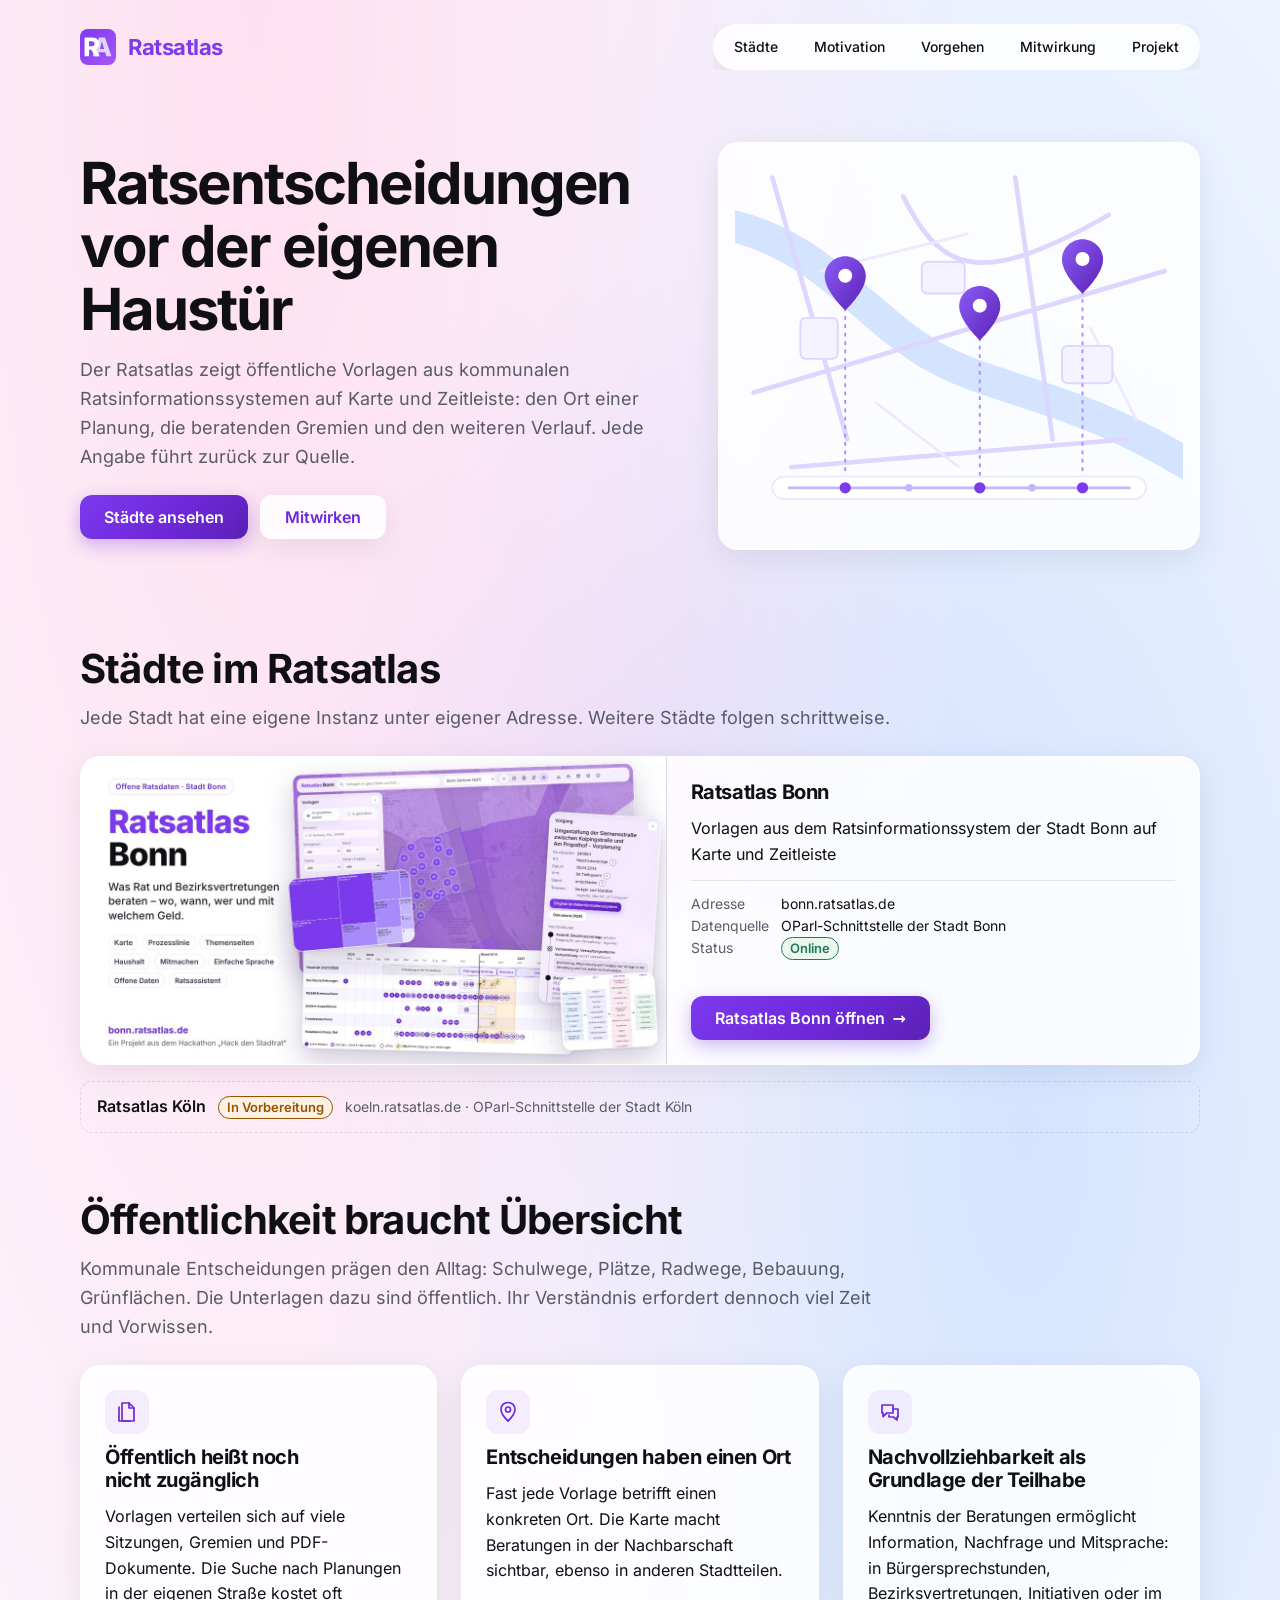
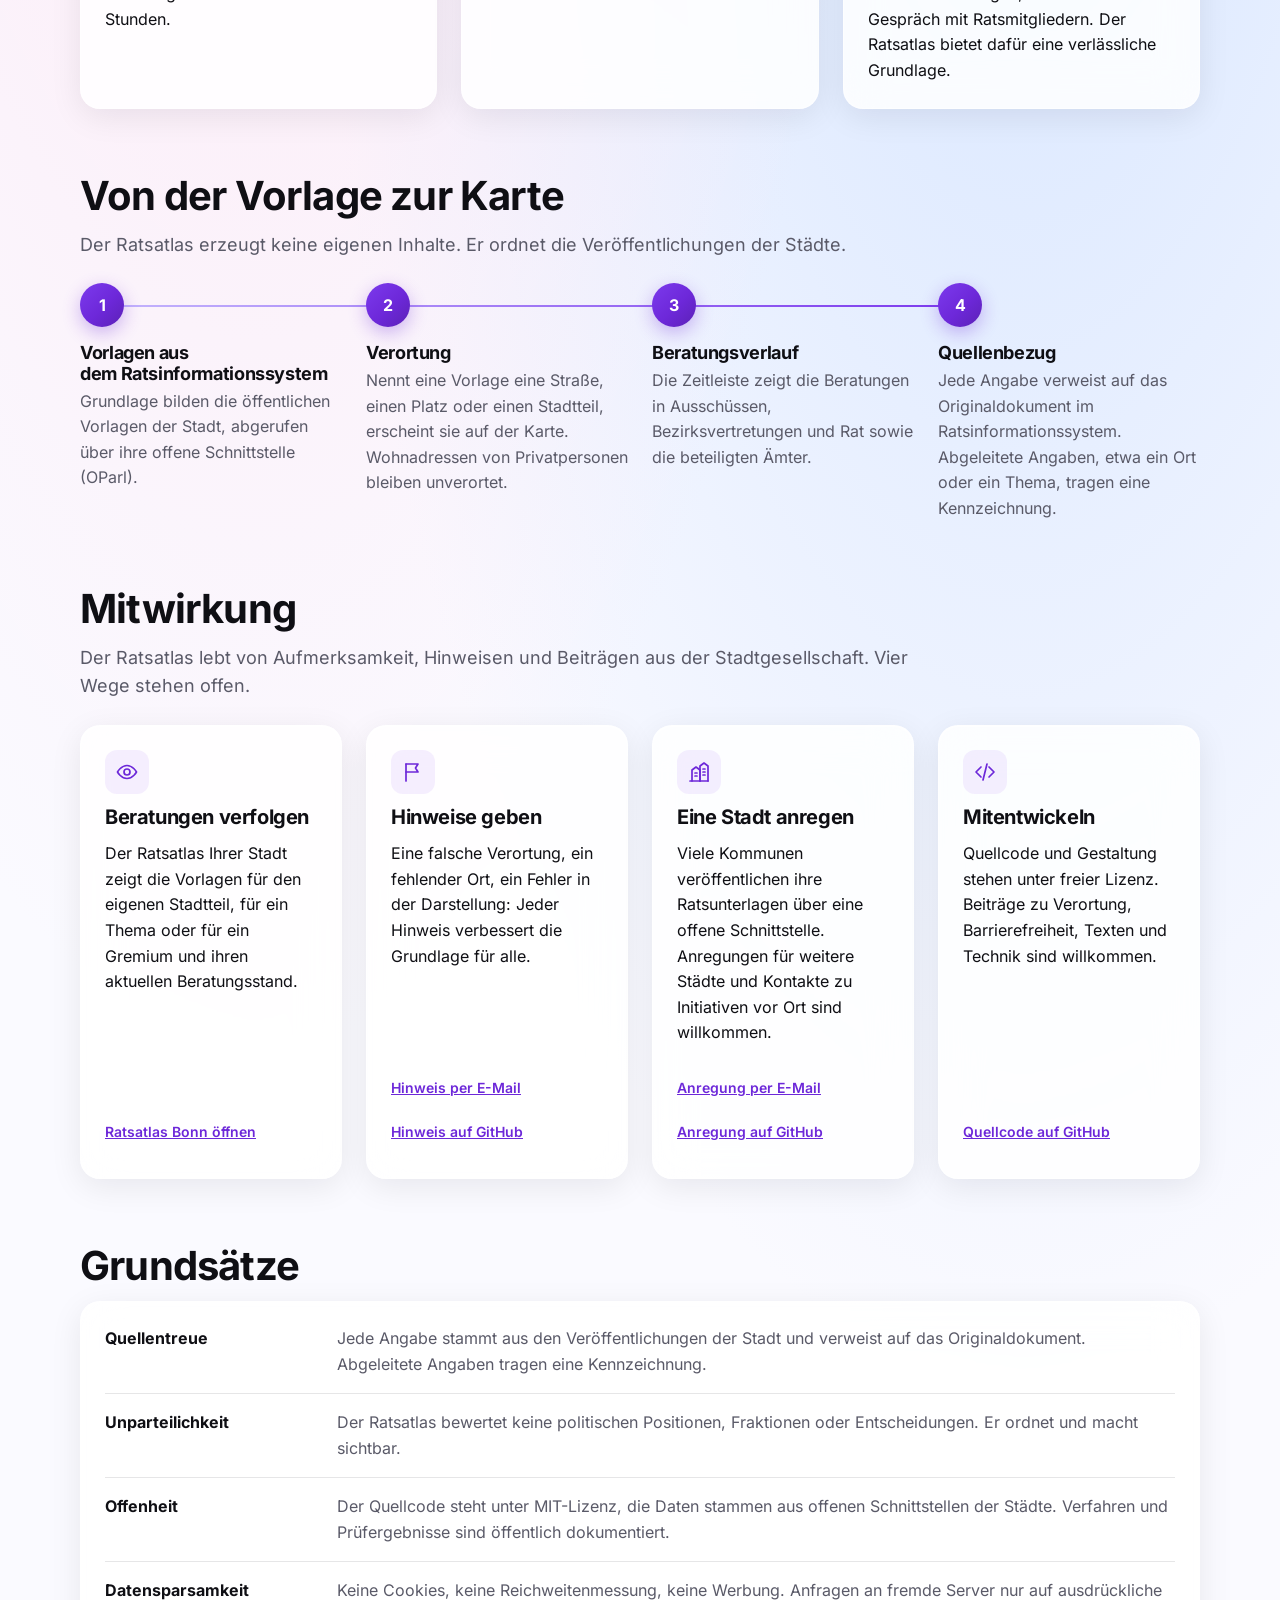
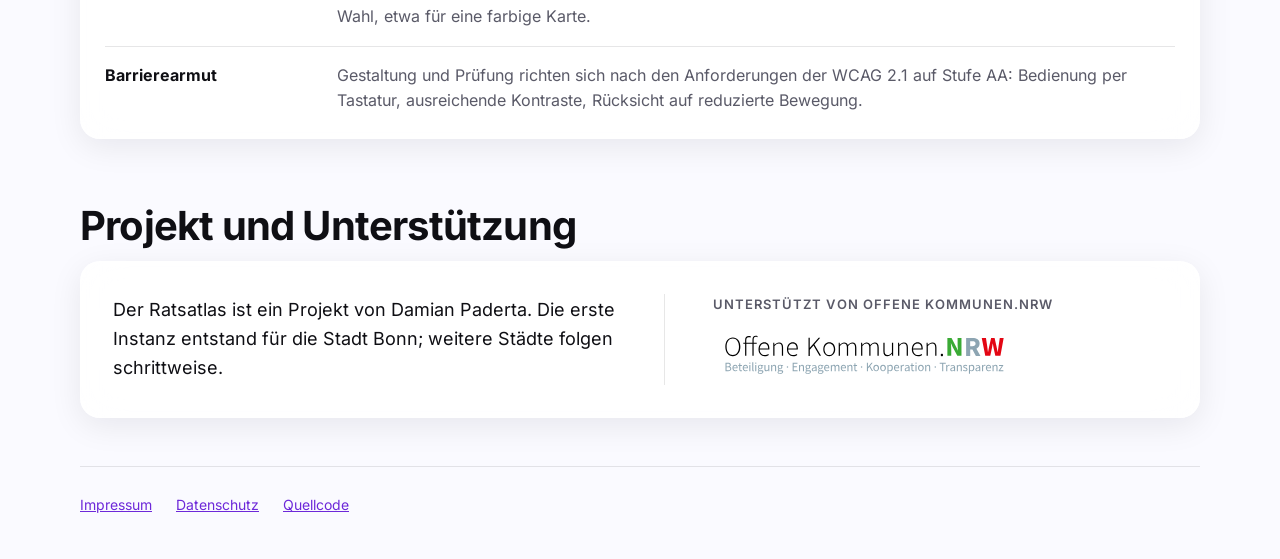
==== commit 93ff53fb: "Neues Logo sofort sichtbar: Versionszusatz, Vorschaubild Bonn - Favicons, App-Symbole, Manifest, Mar" ====
--- a/site/index.html
+++ b/site/index.html
@@ -8,9 +8,9 @@
   <meta name="description" content="Öffentliche Vorlagen aus Ratsinformationssystemen auf Karte und Zeitleiste – mit Gremien, Ämtern und Quellenangabe. Zuerst für Bonn.">
   <link rel="canonical" href="https://ratsatlas.de/">
   <meta name="theme-color" content="#7c3aed">
-  <link rel="icon" href="favicon.ico" sizes="32x32">
-  <link rel="icon" href="favicon.svg" type="image/svg+xml">
-  <link rel="apple-touch-icon" href="apple-touch-icon.png">
+  <link rel="icon" href="favicon.ico?v=2" sizes="32x32">
+  <link rel="icon" href="favicon.svg?v=2" type="image/svg+xml">
+  <link rel="apple-touch-icon" href="apple-touch-icon.png?v=2">
   <link rel="manifest" href="site.webmanifest">
   <link rel="preload" href="fonts/inter-latin-wght-normal.woff2" as="font" type="font/woff2" crossorigin>
   <link rel="stylesheet" href="tokens.css">
@@ -21,7 +21,7 @@
   <meta property="og:title" content="Ratsatlas – Ratsentscheidungen vor der eigenen Haustür">
   <meta property="og:description" content="Öffentliche Vorlagen aus kommunalen Ratsinformationssystemen auf Karte und Zeitleiste – mit Gremien, Ämtern und Quellen.">
   <meta property="og:url" content="https://ratsatlas.de/">
-  <meta property="og:image" content="https://ratsatlas.de/og-image.png">
+  <meta property="og:image" content="https://ratsatlas.de/og-image.png?v=2">
   <meta property="og:image:type" content="image/png">
   <meta property="og:image:width" content="1200">
   <meta property="og:image:height" content="630">
@@ -29,7 +29,7 @@
   <meta name="twitter:card" content="summary_large_image">
   <meta name="twitter:title" content="Ratsatlas – Ratsentscheidungen vor der eigenen Haustür">
   <meta name="twitter:description" content="Öffentliche Vorlagen aus kommunalen Ratsinformationssystemen auf Karte und Zeitleiste – mit Gremien, Ämtern und Quellen.">
-  <meta name="twitter:image" content="https://ratsatlas.de/og-image.png">
+  <meta name="twitter:image" content="https://ratsatlas.de/og-image.png?v=2">
   <meta name="twitter:image:alt" content="Ratsatlas: Ratsentscheidungen vor der eigenen Haustür – stilisierte Stadtkarte mit Ortsmarken über einer Zeitleiste">
   <!-- jsonld:anfang (erzeugt von scripts/kacheln.py aus staedte.json – nicht von Hand ändern) -->
   <script type="application/ld+json">
@@ -73,7 +73,7 @@
   <a class="sprung" href="#inhalt">Zum Inhalt</a>
 
   <header class="kopf">
-    <a class="marke" href="./"><img src="favicon.svg" width="36" height="36" alt="">Ratsatlas</a>
+    <a class="marke" href="./"><img src="favicon.svg?v=2" width="36" height="36" alt="">Ratsatlas</a>
     <nav class="leiste" aria-label="Abschnitte">
       <ul>
         <li><a href="#staedte">Städte</a></li>
@@ -159,7 +159,7 @@
       <!-- kacheln:anfang (erzeugt von scripts/kacheln.py aus staedte.json – nicht von Hand ändern) -->
       <ul class="kacheln">
         <li class="kachel glass kachel-link">
-          <div class="kachel-kopf"><img src="vorschau/bonn.jpg" width="1200" height="630" alt=""></div>
+          <div class="kachel-kopf"><img src="vorschau/bonn-v2.jpg" width="1200" height="630" alt=""></div>
           <div class="kachel-inhalt">
             <h3>Ratsatlas Bonn</h3>
             <p class="kachel-text">Vorlagen aus dem Ratsinformationssystem der Stadt Bonn auf Karte und Zeitleiste</p>
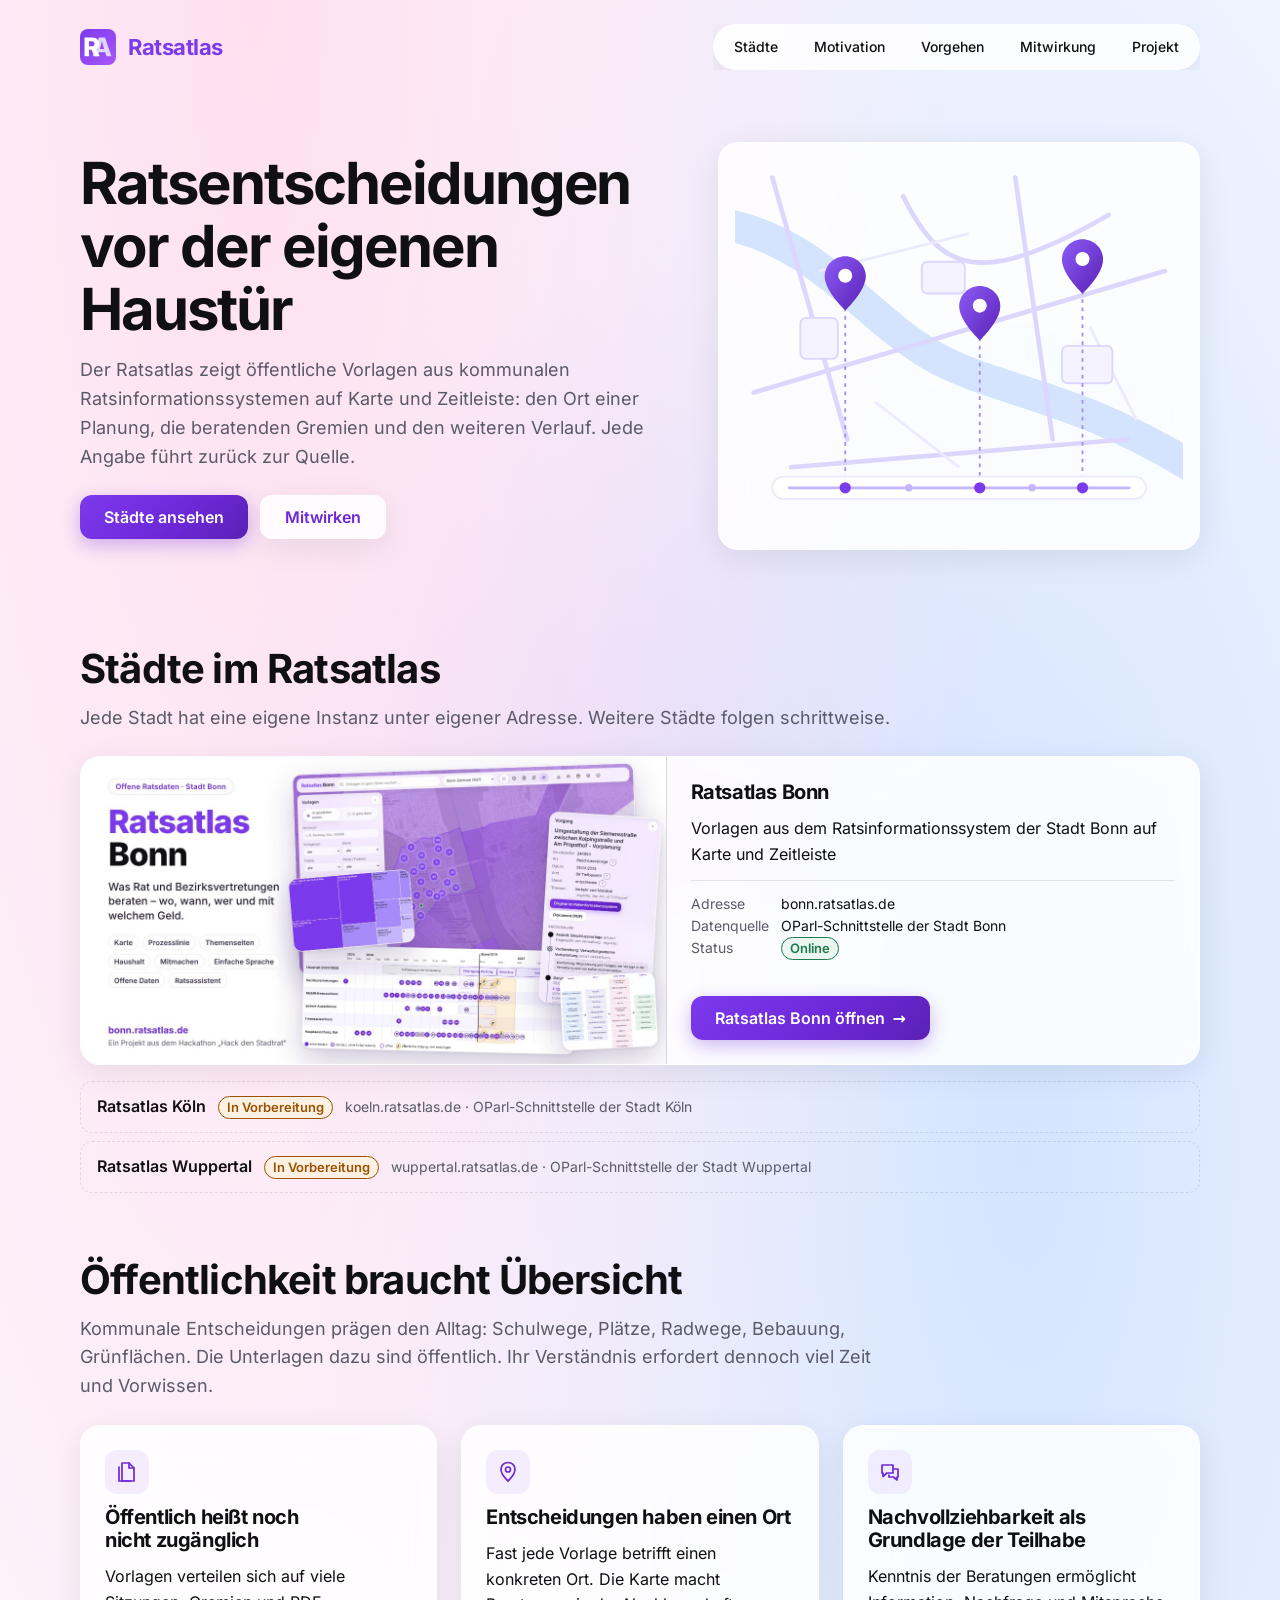
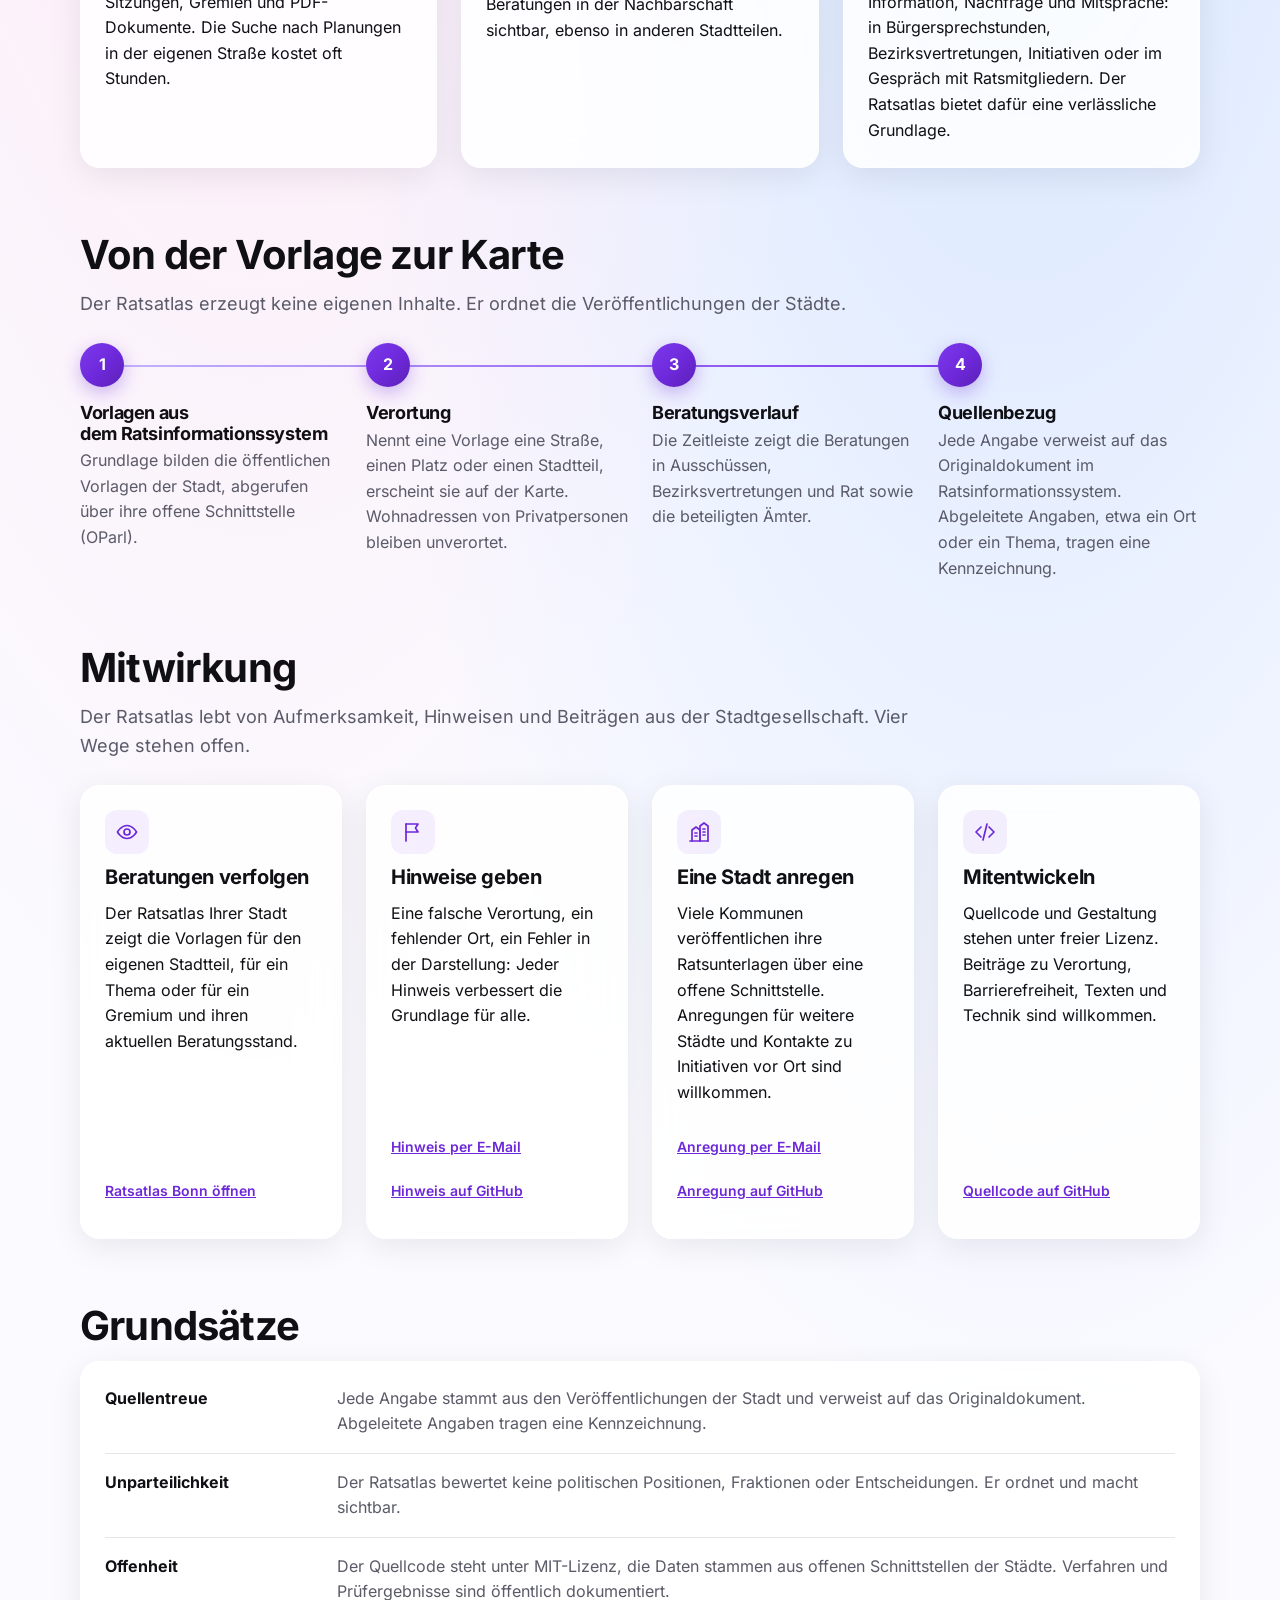
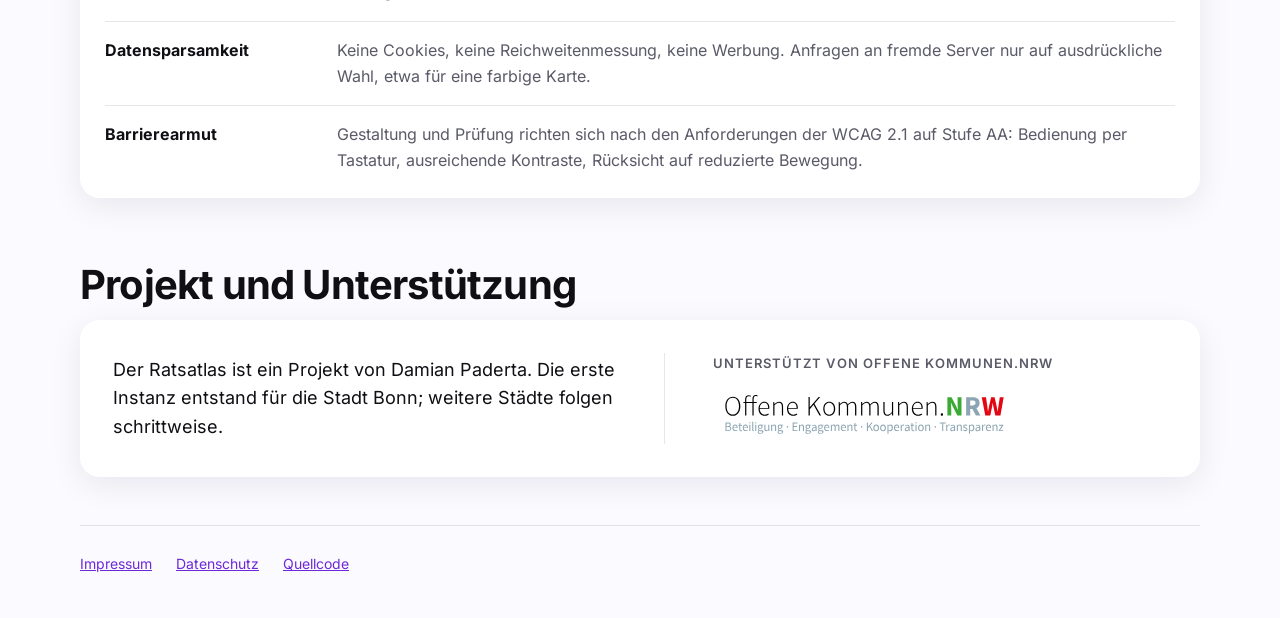
==== commit 6cfa4c86: "Wuppertal als Kachel „in Vorbereitung“ (wuppertal.ratsatlas.de) staedte.json, README und site/index." ====
--- a/site/index.html
+++ b/site/index.html
@@ -174,6 +174,7 @@
       </ul>
       <ul class="vorbereitung">
         <li><strong>Ratsatlas Köln</strong> <span class="status status-vorbereitung">In Vorbereitung</span> <span class="vorbereitung-angaben">koeln.ratsatlas.de · OParl-Schnittstelle der Stadt Köln</span></li>
+        <li><strong>Ratsatlas Wuppertal</strong> <span class="status status-vorbereitung">In Vorbereitung</span> <span class="vorbereitung-angaben">wuppertal.ratsatlas.de · OParl-Schnittstelle der Stadt Wuppertal</span></li>
       </ul>
       <!-- kacheln:ende -->
     </section>
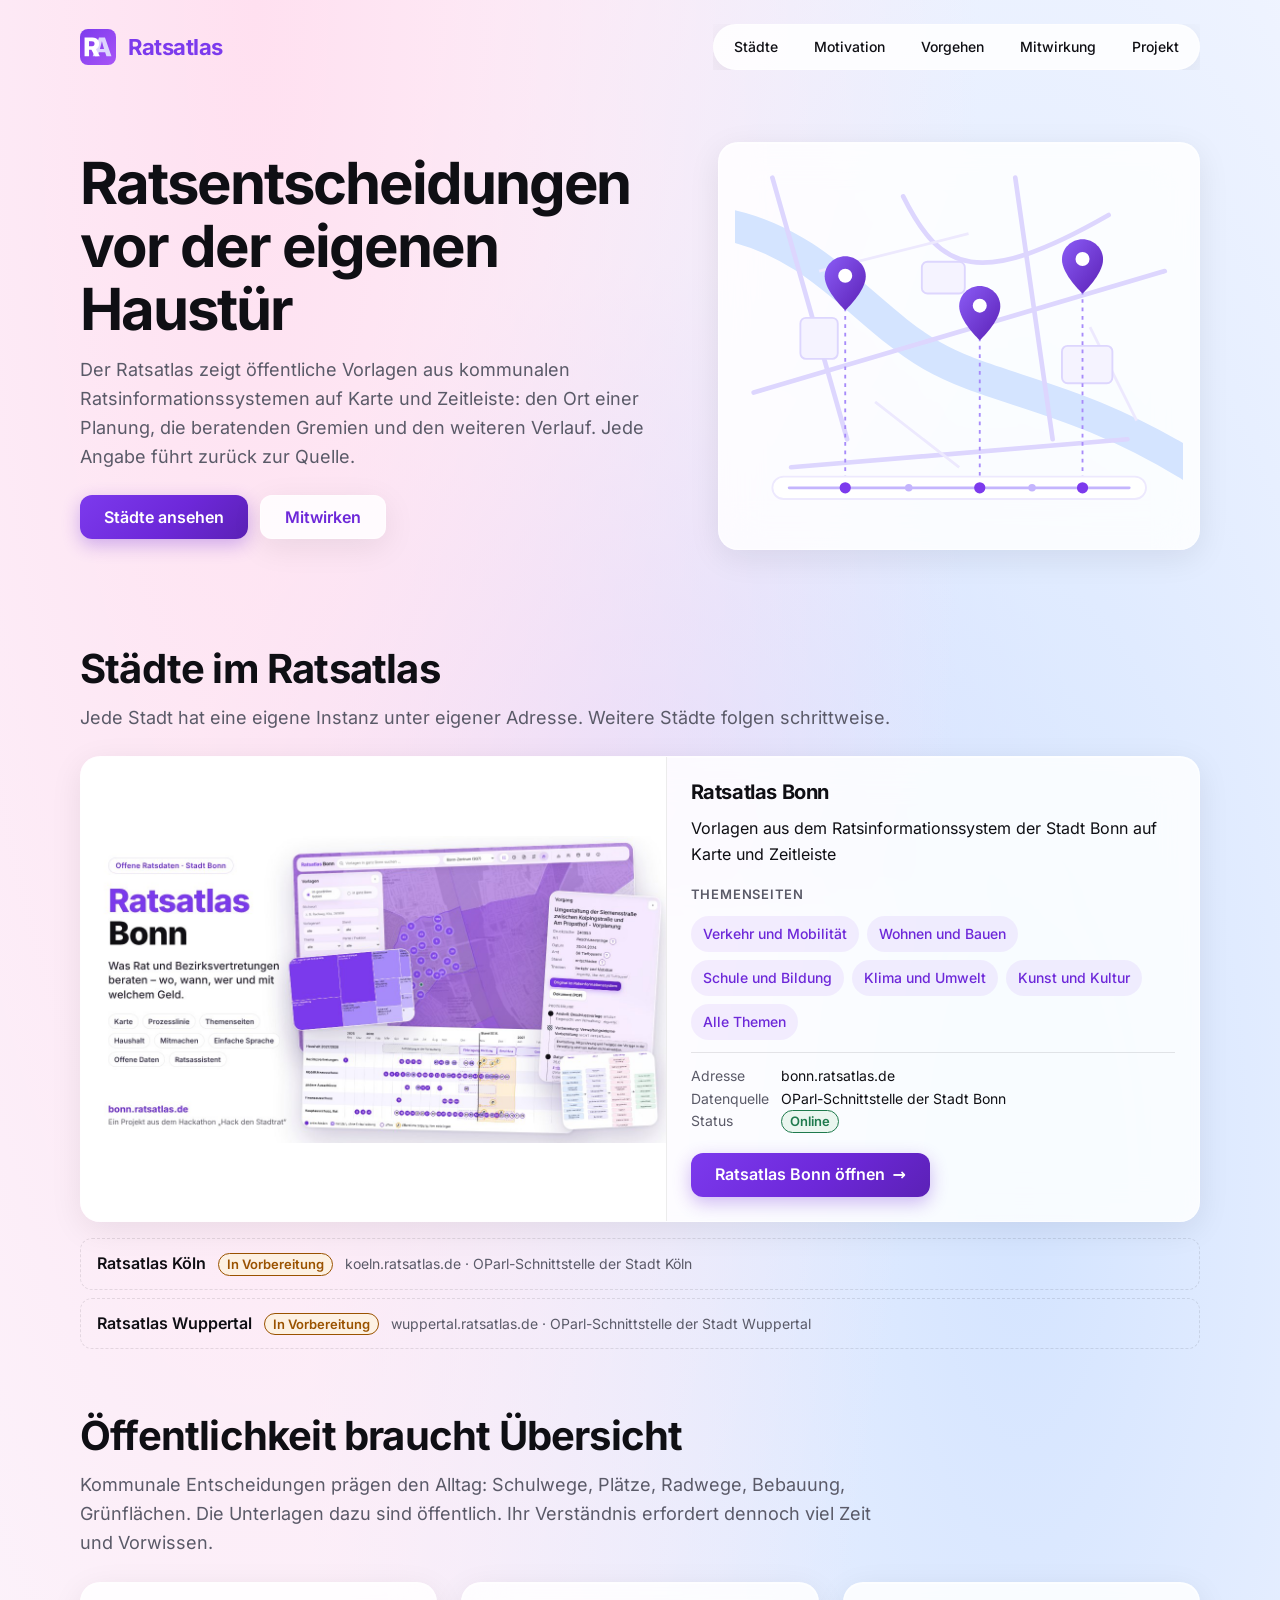
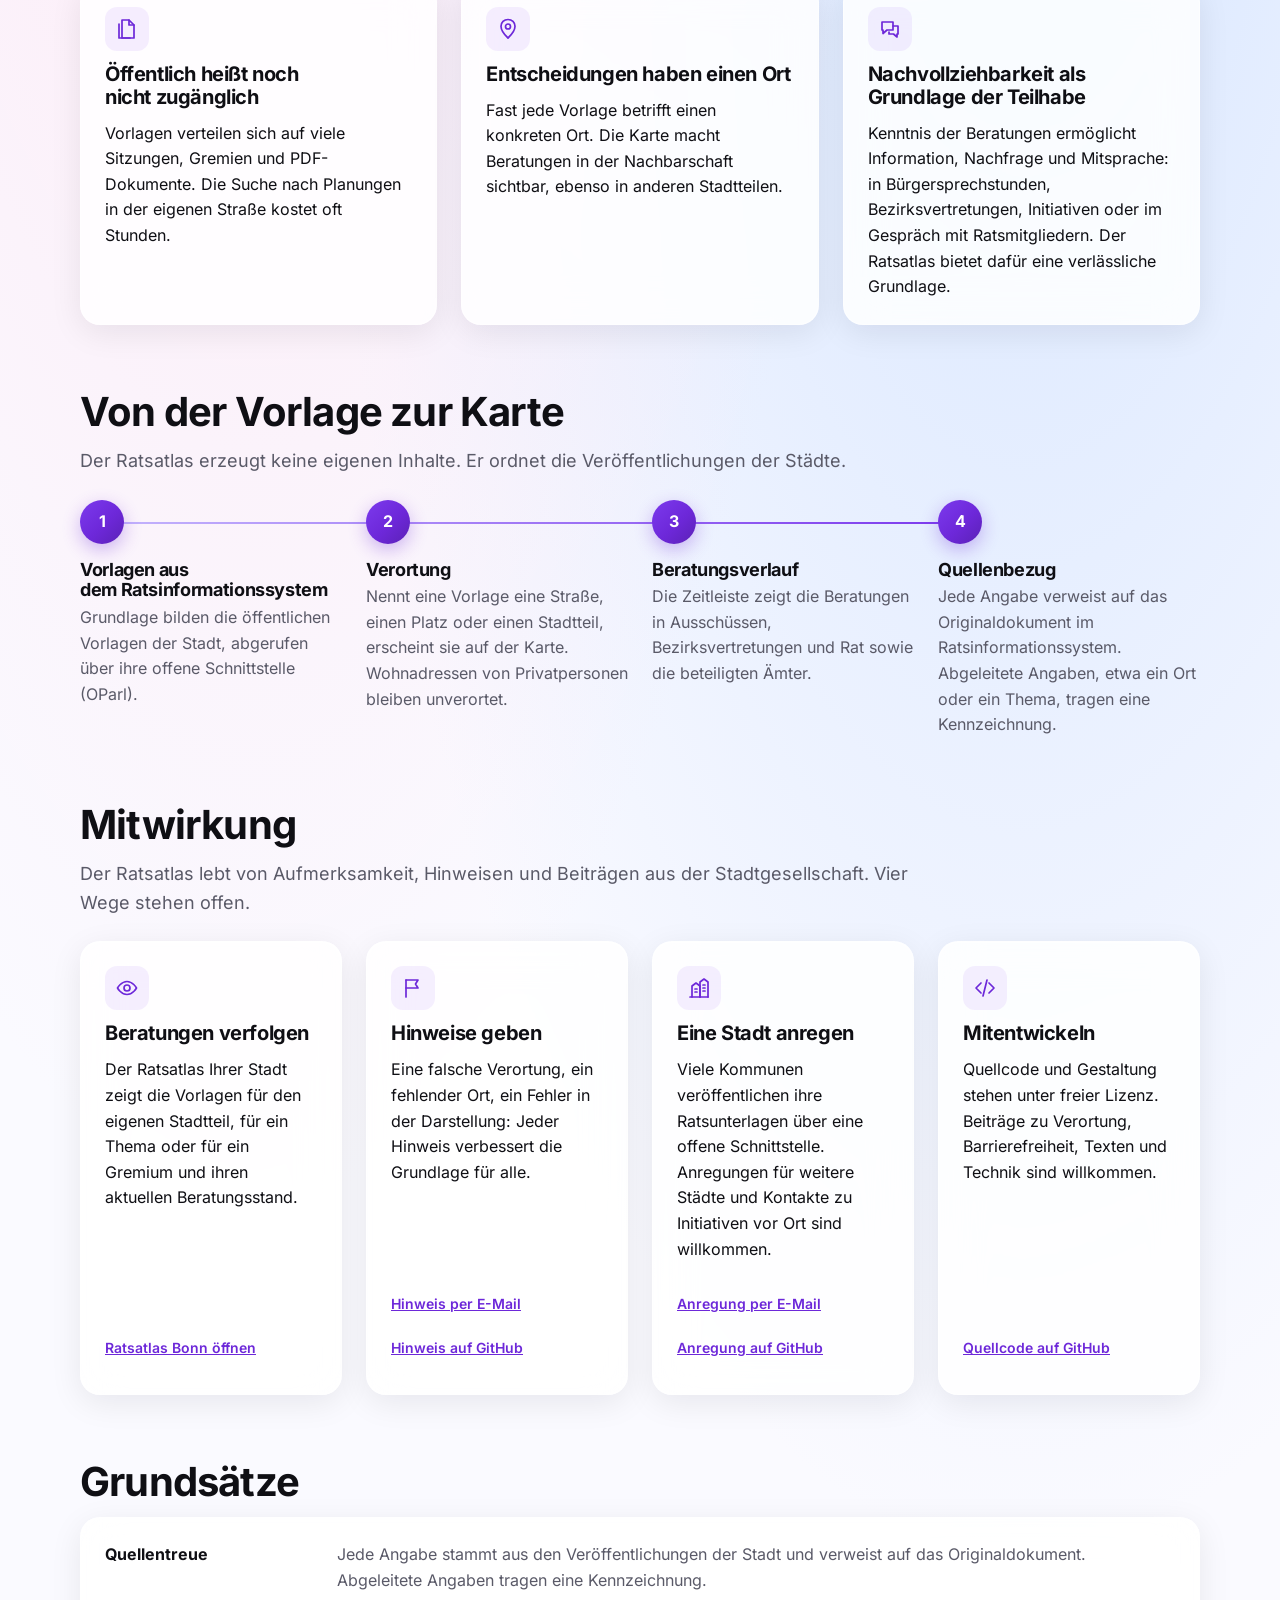
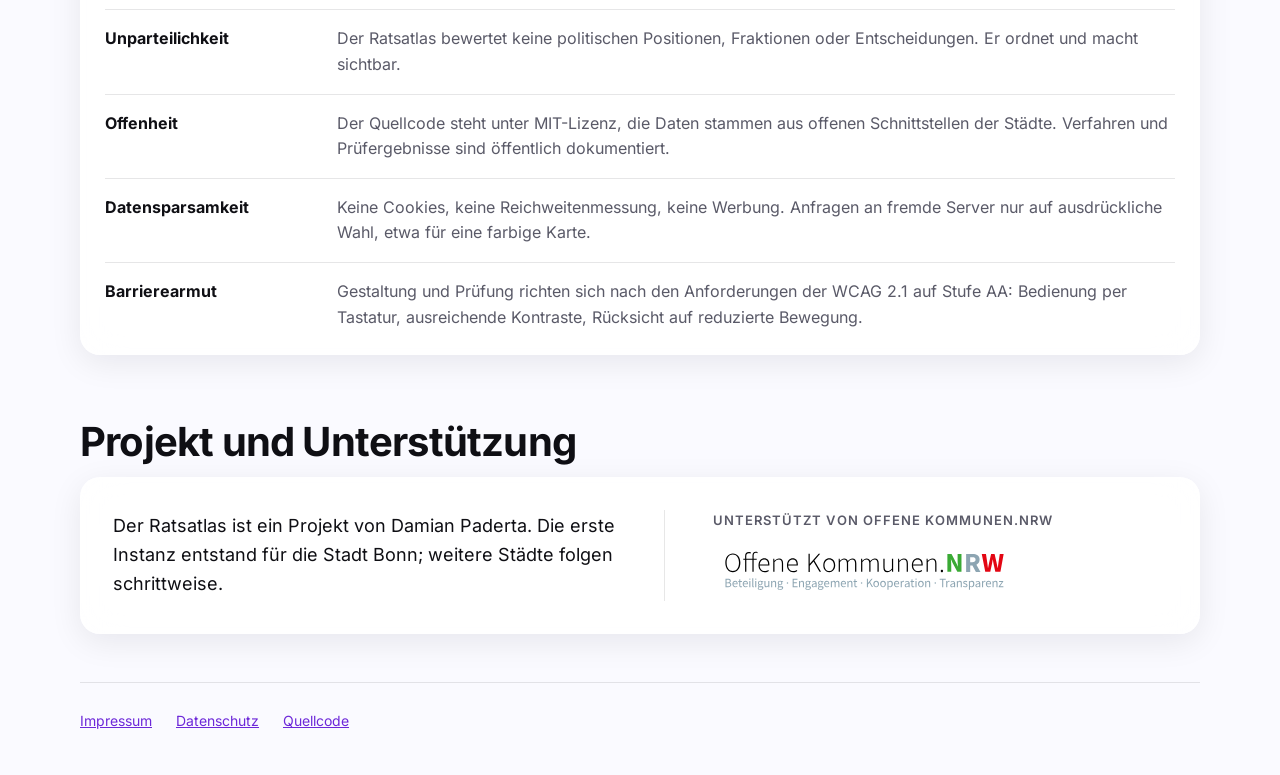
==== commit e2322d62: "Auffindbarkeit: Themenlinks in der Stadt-Kachel, IndexNow - staedte.json: optionale Themenseiten je " ====
--- a/site/index.html
+++ b/site/index.html
@@ -163,6 +163,15 @@
           <div class="kachel-inhalt">
             <h3>Ratsatlas Bonn</h3>
             <p class="kachel-text">Vorlagen aus dem Ratsinformationssystem der Stadt Bonn auf Karte und Zeitleiste</p>
+            <p class="kachel-themen-titel" id="themen-bonn">Themenseiten</p>
+            <ul class="kachel-themen" aria-labelledby="themen-bonn">
+              <li><a href="https://bonn.ratsatlas.de/thema/verkehr-und-mobilitaet/">Verkehr und Mobilität</a></li>
+              <li><a href="https://bonn.ratsatlas.de/thema/wohnen-und-bauen/">Wohnen und Bauen</a></li>
+              <li><a href="https://bonn.ratsatlas.de/thema/schule-und-bildung/">Schule und Bildung</a></li>
+              <li><a href="https://bonn.ratsatlas.de/thema/klima-und-umwelt/">Klima und Umwelt</a></li>
+              <li><a href="https://bonn.ratsatlas.de/thema/kunst-und-kultur/">Kunst und Kultur</a></li>
+              <li><a href="https://bonn.ratsatlas.de/thema/">Alle Themen</a></li>
+            </ul>
             <dl class="kachel-angaben">
               <dt>Adresse</dt><dd>bonn.ratsatlas.de</dd>
               <dt>Datenquelle</dt><dd>OParl-Schnittstelle der Stadt Bonn</dd>
--- a/site/style.css
+++ b/site/style.css
@@ -101,6 +101,14 @@
 .kachel-kopf img { display: block; width: 100%; height: 100%; object-fit: cover; }
 .kachel-kopf .kachel-symbol { width: 72px; height: 72px; opacity: .55; }
 .kachel-inhalt { display: flex; flex-direction: column; gap: var(--space-3); padding: var(--space-5); }
+/* Themenseiten der Instanz: eigene Links über der Klickfläche des Knopfs */
+.kachel-themen-titel { margin-top: var(--space-1); font-size: var(--text-xs); font-weight: 600; letter-spacing: .06em; text-transform: uppercase; color: var(--text-muted); }
+.kachel-themen { position: relative; z-index: 1; display: flex; flex-wrap: wrap; gap: var(--space-2); list-style: none; margin: 0; padding: 0; }
+.kachel-themen a {
+  display: inline-flex; align-items: center; min-height: 36px; padding: 0 var(--space-3); border-radius: var(--radius-pill);
+  background: rgba(124, 58, 237, 0.08); color: var(--accent-ink); font-size: var(--text-s); font-weight: 500; text-decoration: none;
+}
+.kachel-themen a:hover { background: rgba(124, 58, 237, 0.16); }
 .kachel-angaben { display: grid; grid-template-columns: 1fr; gap: 0 var(--space-3); margin: 0; padding-top: var(--space-3); border-top: 1px solid var(--line); font-size: var(--text-s); }
 /* Knopf: einziger Link der Kachel, deckt sie ganz ab; Fokus zeigt der Rahmen der Kachel */
 .kachel-aktion { margin-top: auto; padding-top: var(--space-2); }
@@ -165,8 +173,6 @@
   .marke { font-size: 22px; }
   .marke img { width: 36px; height: 36px; }
   .karten { grid-template-columns: repeat(2, minmax(0, 1fr)); gap: var(--space-5); }
-  .kachel { grid-template-columns: minmax(0, 1.1fr) minmax(0, 1fr); }
-  .kachel-kopf { aspect-ratio: auto; min-height: 100%; border-bottom: 0; border-right: 1px solid var(--border-alt); }
   .kachel-angaben { grid-template-columns: max-content 1fr; }
   .kachel-angaben dd { margin: 0; }
   .grundsaetze > div { grid-template-columns: 13em 1fr; }
@@ -181,6 +187,11 @@
   .karten-3 { grid-template-columns: repeat(3, minmax(0, 1fr)); }
   .karten-4 { grid-template-columns: repeat(4, minmax(0, 1fr)); }
   .schritte { grid-template-columns: repeat(4, minmax(0, 1fr)); }
+  /* Stadt-Kachel waagerecht: Bild links vollständig (enthält Text), weiße Fläche geht in den weißen Bildrand über */
+  .kachel { grid-template-columns: minmax(0, 1.1fr) minmax(0, 1fr); }
+  .kachel-kopf { aspect-ratio: auto; min-height: 100%; border-bottom: 0; border-right: 1px solid var(--border-alt); }
+  .kachel-kopf:has(> img:not(.kachel-symbol)) { background: #fff; }
+  .kachel-kopf img { object-fit: contain; }  /* Vorschaubild enthält Text: vollständig zeigen, nicht beschneiden */
   .schritte::before { content: ""; position: absolute; top: 22px; left: 22px; right: calc(25% - 37px); height: 2px; background: linear-gradient(90deg, var(--accent-soft), var(--accent-fill)); }
   .schritte li { padding: calc(44px + var(--space-4)) 0 0; }
   .schritte h3 { padding-top: 0; }
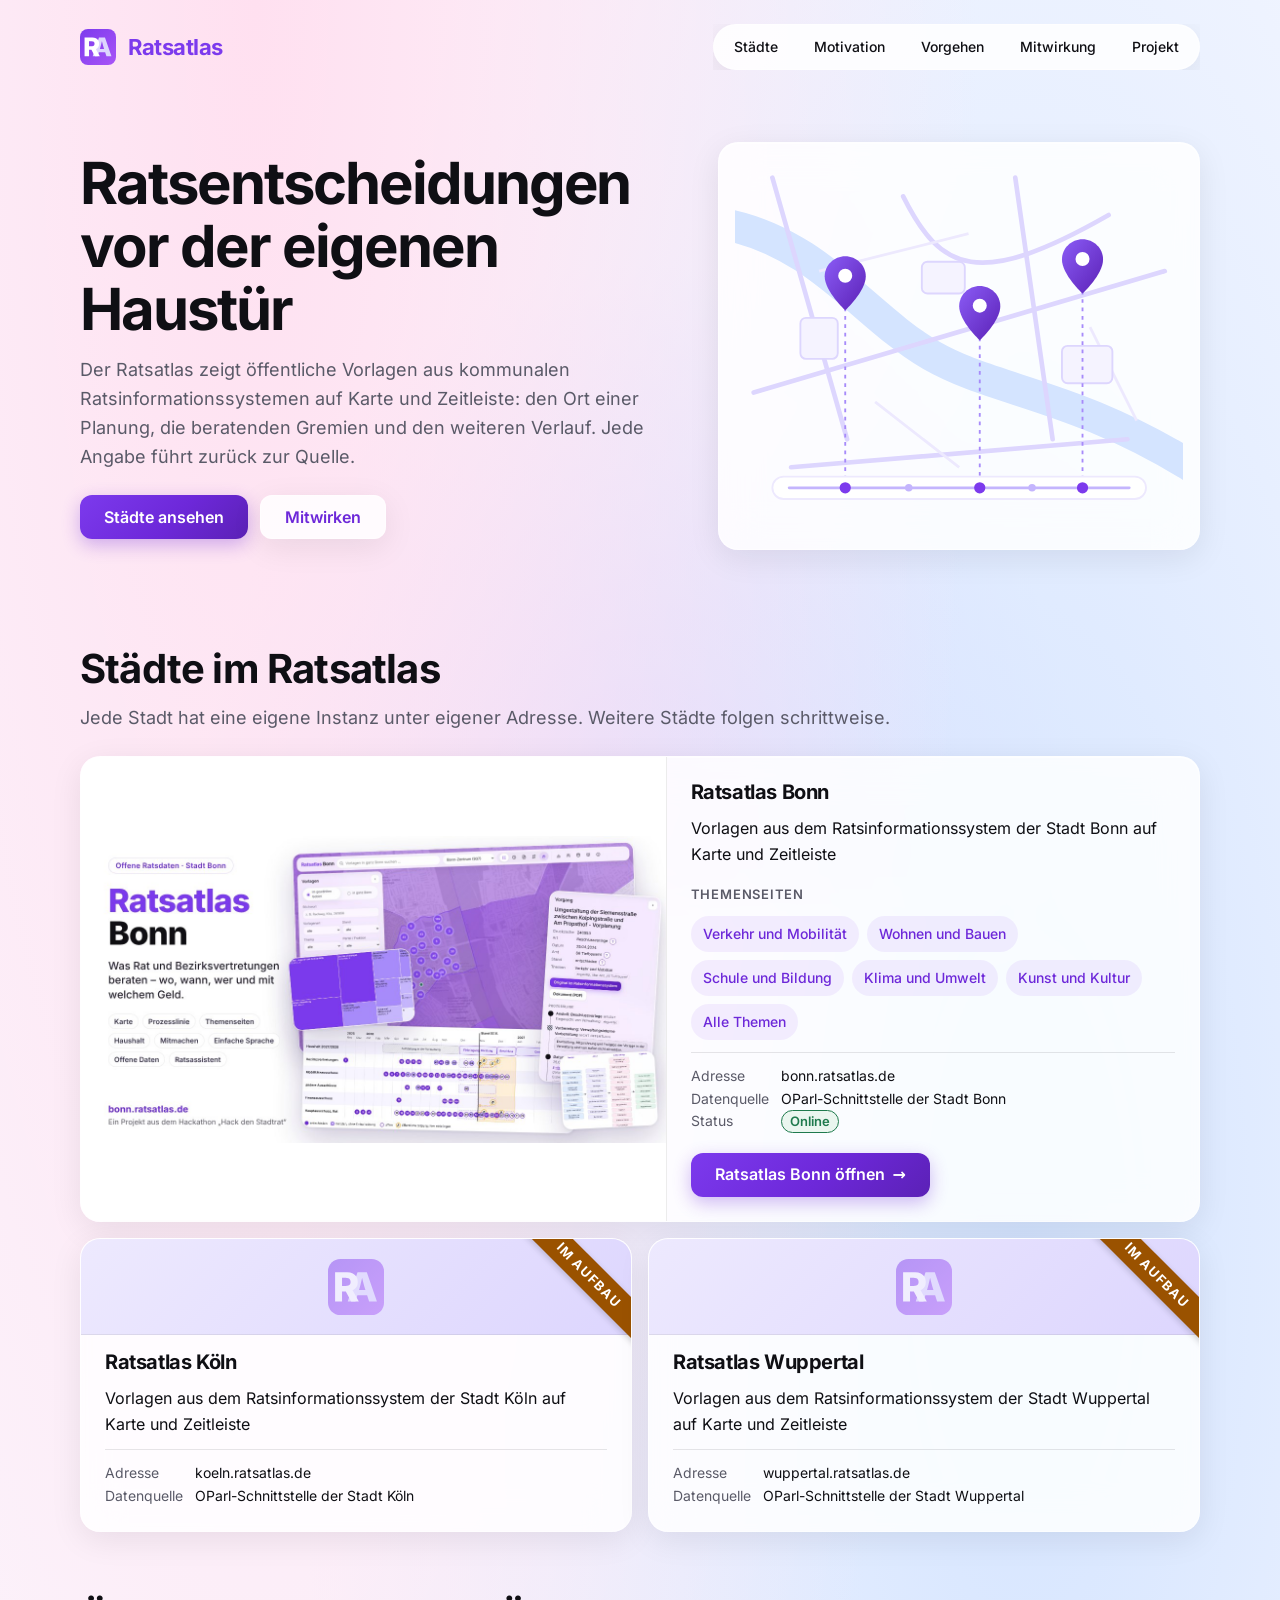
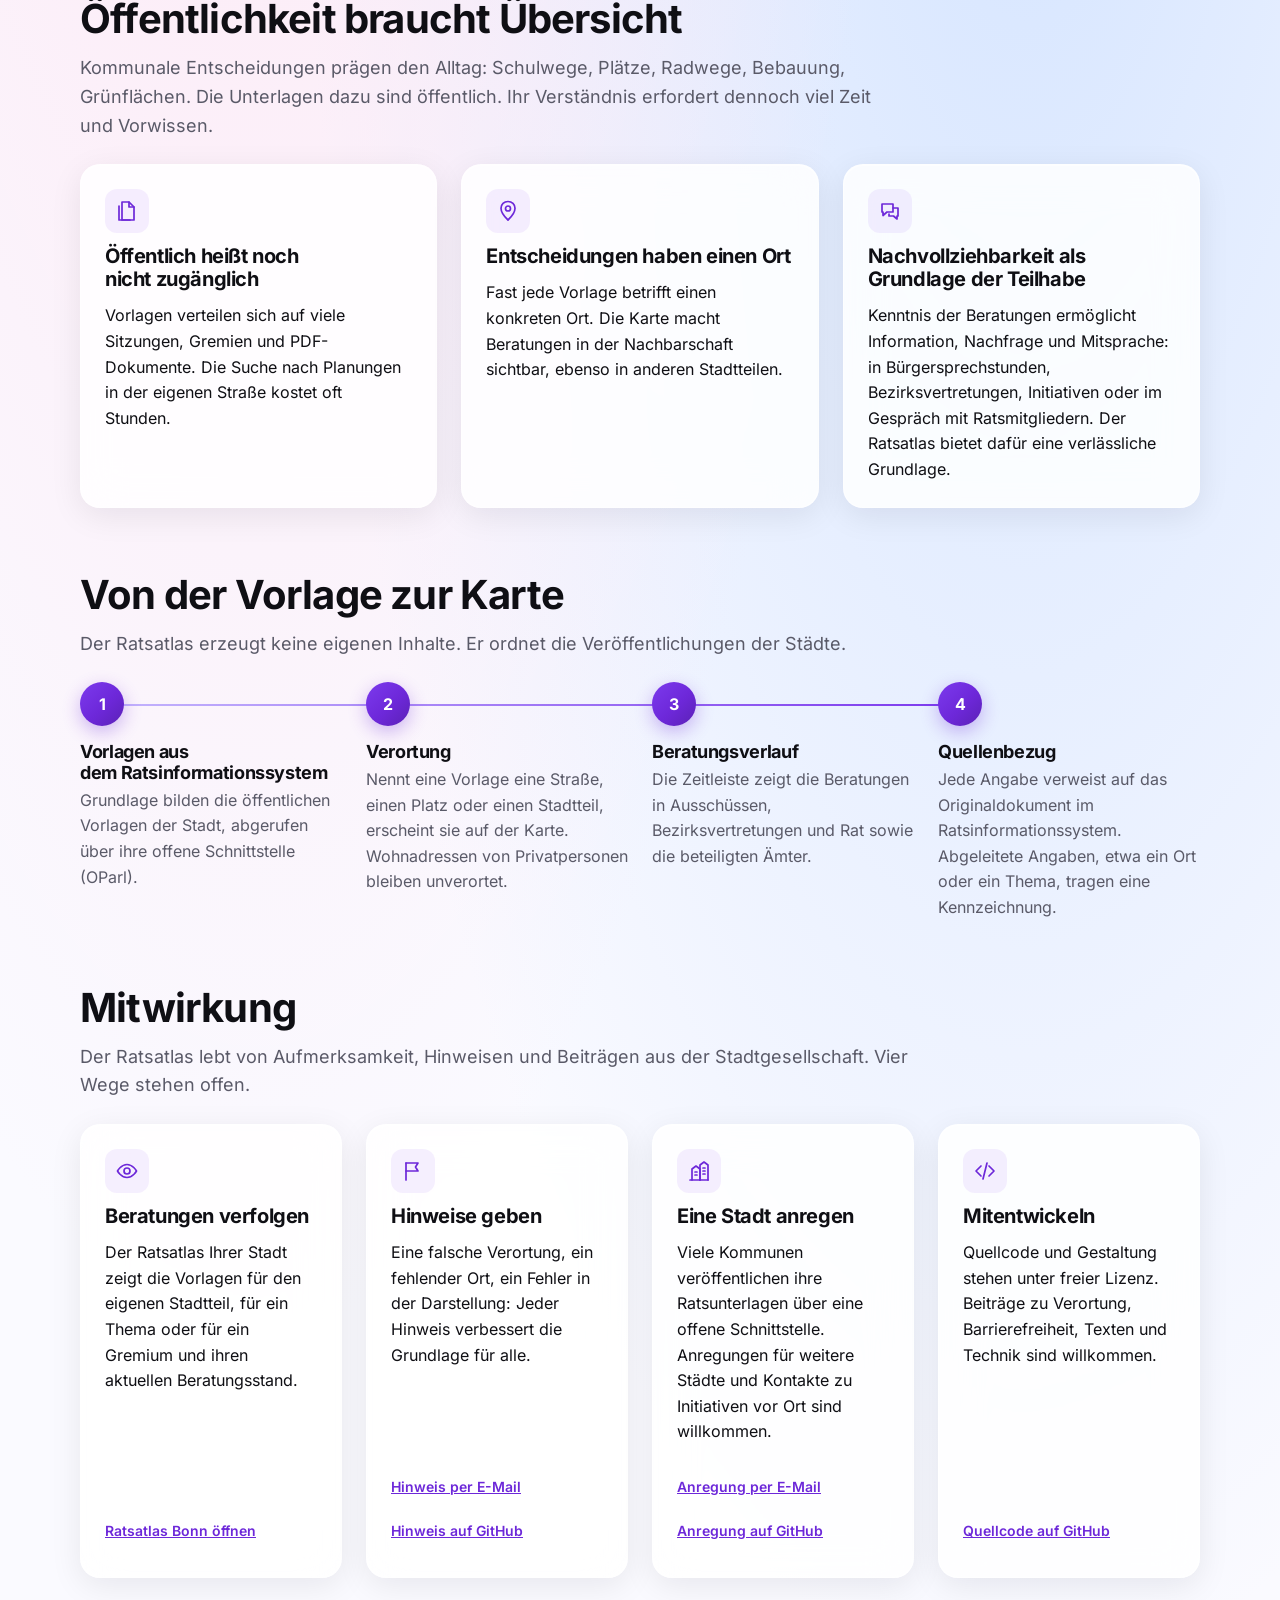
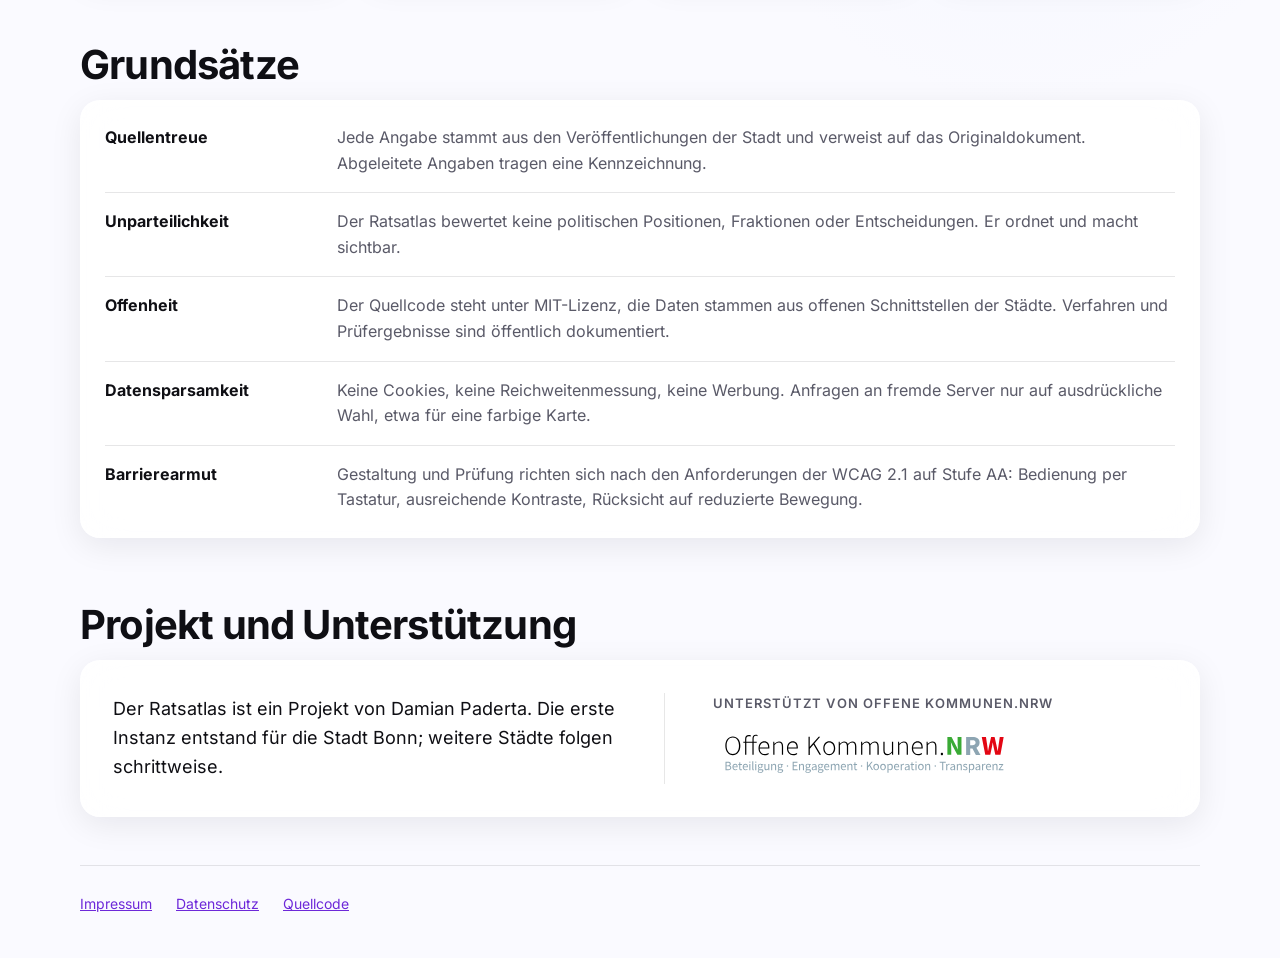
==== commit ec0c4036: "Startseite: Kacheln für Köln und Wuppertal mit Banderole „Im Aufbau“ Städte mit Status „in Vorbereit" ====
--- a/site/index.html
+++ b/site/index.html
@@ -181,9 +181,31 @@
           </div>
         </li>
       </ul>
-      <ul class="vorbereitung">
-        <li><strong>Ratsatlas Köln</strong> <span class="status status-vorbereitung">In Vorbereitung</span> <span class="vorbereitung-angaben">koeln.ratsatlas.de · OParl-Schnittstelle der Stadt Köln</span></li>
-        <li><strong>Ratsatlas Wuppertal</strong> <span class="status status-vorbereitung">In Vorbereitung</span> <span class="vorbereitung-angaben">wuppertal.ratsatlas.de · OParl-Schnittstelle der Stadt Wuppertal</span></li>
+      <ul class="kacheln kacheln-aufbau">
+        <li class="kachel kachel-aufbau glass">
+          <div class="kachel-kopf"><img class="kachel-symbol" src="favicon.svg" width="56" height="56" alt=""></div>
+          <div class="kachel-inhalt">
+            <h3>Ratsatlas Köln</h3>
+            <p class="banderole">Im Aufbau</p>
+            <p class="kachel-text">Vorlagen aus dem Ratsinformationssystem der Stadt Köln auf Karte und Zeitleiste</p>
+            <dl class="kachel-angaben">
+              <dt>Adresse</dt><dd>koeln.ratsatlas.de</dd>
+              <dt>Datenquelle</dt><dd>OParl-Schnittstelle der Stadt Köln</dd>
+            </dl>
+          </div>
+        </li>
+        <li class="kachel kachel-aufbau glass">
+          <div class="kachel-kopf"><img class="kachel-symbol" src="favicon.svg" width="56" height="56" alt=""></div>
+          <div class="kachel-inhalt">
+            <h3>Ratsatlas Wuppertal</h3>
+            <p class="banderole">Im Aufbau</p>
+            <p class="kachel-text">Vorlagen aus dem Ratsinformationssystem der Stadt Wuppertal auf Karte und Zeitleiste</p>
+            <dl class="kachel-angaben">
+              <dt>Adresse</dt><dd>wuppertal.ratsatlas.de</dd>
+              <dt>Datenquelle</dt><dd>OParl-Schnittstelle der Stadt Wuppertal</dd>
+            </dl>
+          </div>
+        </li>
       </ul>
       <!-- kacheln:ende -->
     </section>
--- a/site/style.css
+++ b/site/style.css
@@ -123,14 +123,17 @@
 .kachel-link:focus-within { outline: 2px solid var(--accent-fill); outline-offset: 3px; }
 .kachel-link:hover .knopf-pfeil, .kachel-link:focus-within .knopf-pfeil { transform: translateX(4px); }
 
-/* Städte in Vorbereitung: schmale Zeile, ohne Link und ohne Bildfläche */
-.vorbereitung { list-style: none; margin: var(--space-4) 0 0; padding: 0; display: grid; gap: var(--space-2); }
-.vorbereitung li {
-  display: flex; flex-wrap: wrap; align-items: baseline; gap: var(--space-1) var(--space-3);
-  padding: var(--space-3) var(--space-4); border: 1px dashed var(--line); border-radius: var(--radius-s); color: var(--text-muted);
-}
-.vorbereitung strong { color: var(--text); font-weight: 600; }
-.vorbereitung-angaben { font-size: var(--text-s); }
+/* Städte im Aufbau: kleinere Kachel ohne Link, ab Tablet je halbe Breite; Banderole oben rechts (Text) */
+.kacheln-aufbau { margin-top: var(--space-4); }
+.kachel-aufbau .kachel-kopf { aspect-ratio: auto; height: 96px; }
+.kachel-aufbau .kachel-symbol { width: 56px; height: 56px; opacity: .45; }
+.kachel-aufbau .kachel-inhalt { padding: var(--space-4) var(--space-5) var(--space-5); }
+.banderole {
+  position: absolute; top: 22px; right: -48px; width: 180px; transform: rotate(45deg);
+  padding: var(--space-1) 0; background: var(--warn); color: #fff; text-align: center;
+  font-size: var(--text-xs); font-weight: 700; letter-spacing: .08em; text-transform: uppercase;
+  box-shadow: 0 2px 6px rgba(15, 15, 20, 0.18);
+}
 
 /* Status als Text, die Farbe unterstützt nur */
 .status { display: inline-block; padding: 0 var(--space-2); border-radius: var(--radius-pill); font-weight: 600; font-size: var(--text-xs); line-height: 1.6; border: 1px solid currentColor; }
@@ -173,6 +176,7 @@
   .marke { font-size: 22px; }
   .marke img { width: 36px; height: 36px; }
   .karten { grid-template-columns: repeat(2, minmax(0, 1fr)); gap: var(--space-5); }
+  .kacheln-aufbau { grid-template-columns: repeat(2, minmax(0, 1fr)); }
   .kachel-angaben { grid-template-columns: max-content 1fr; }
   .kachel-angaben dd { margin: 0; }
   .grundsaetze > div { grid-template-columns: 13em 1fr; }
@@ -192,6 +196,8 @@
   .kachel-kopf { aspect-ratio: auto; min-height: 100%; border-bottom: 0; border-right: 1px solid var(--border-alt); }
   .kachel-kopf:has(> img:not(.kachel-symbol)) { background: #fff; }
   .kachel-kopf img { object-fit: contain; }  /* Vorschaubild enthält Text: vollständig zeigen, nicht beschneiden */
+  .kachel-aufbau { grid-template-columns: 1fr; }   /* kleine Kacheln bleiben senkrecht */
+  .kachel-aufbau .kachel-kopf { min-height: 0; border-right: 0; border-bottom: 1px solid var(--border-alt); }
   .schritte::before { content: ""; position: absolute; top: 22px; left: 22px; right: calc(25% - 37px); height: 2px; background: linear-gradient(90deg, var(--accent-soft), var(--accent-fill)); }
   .schritte li { padding: calc(44px + var(--space-4)) 0 0; }
   .schritte h3 { padding-top: 0; }
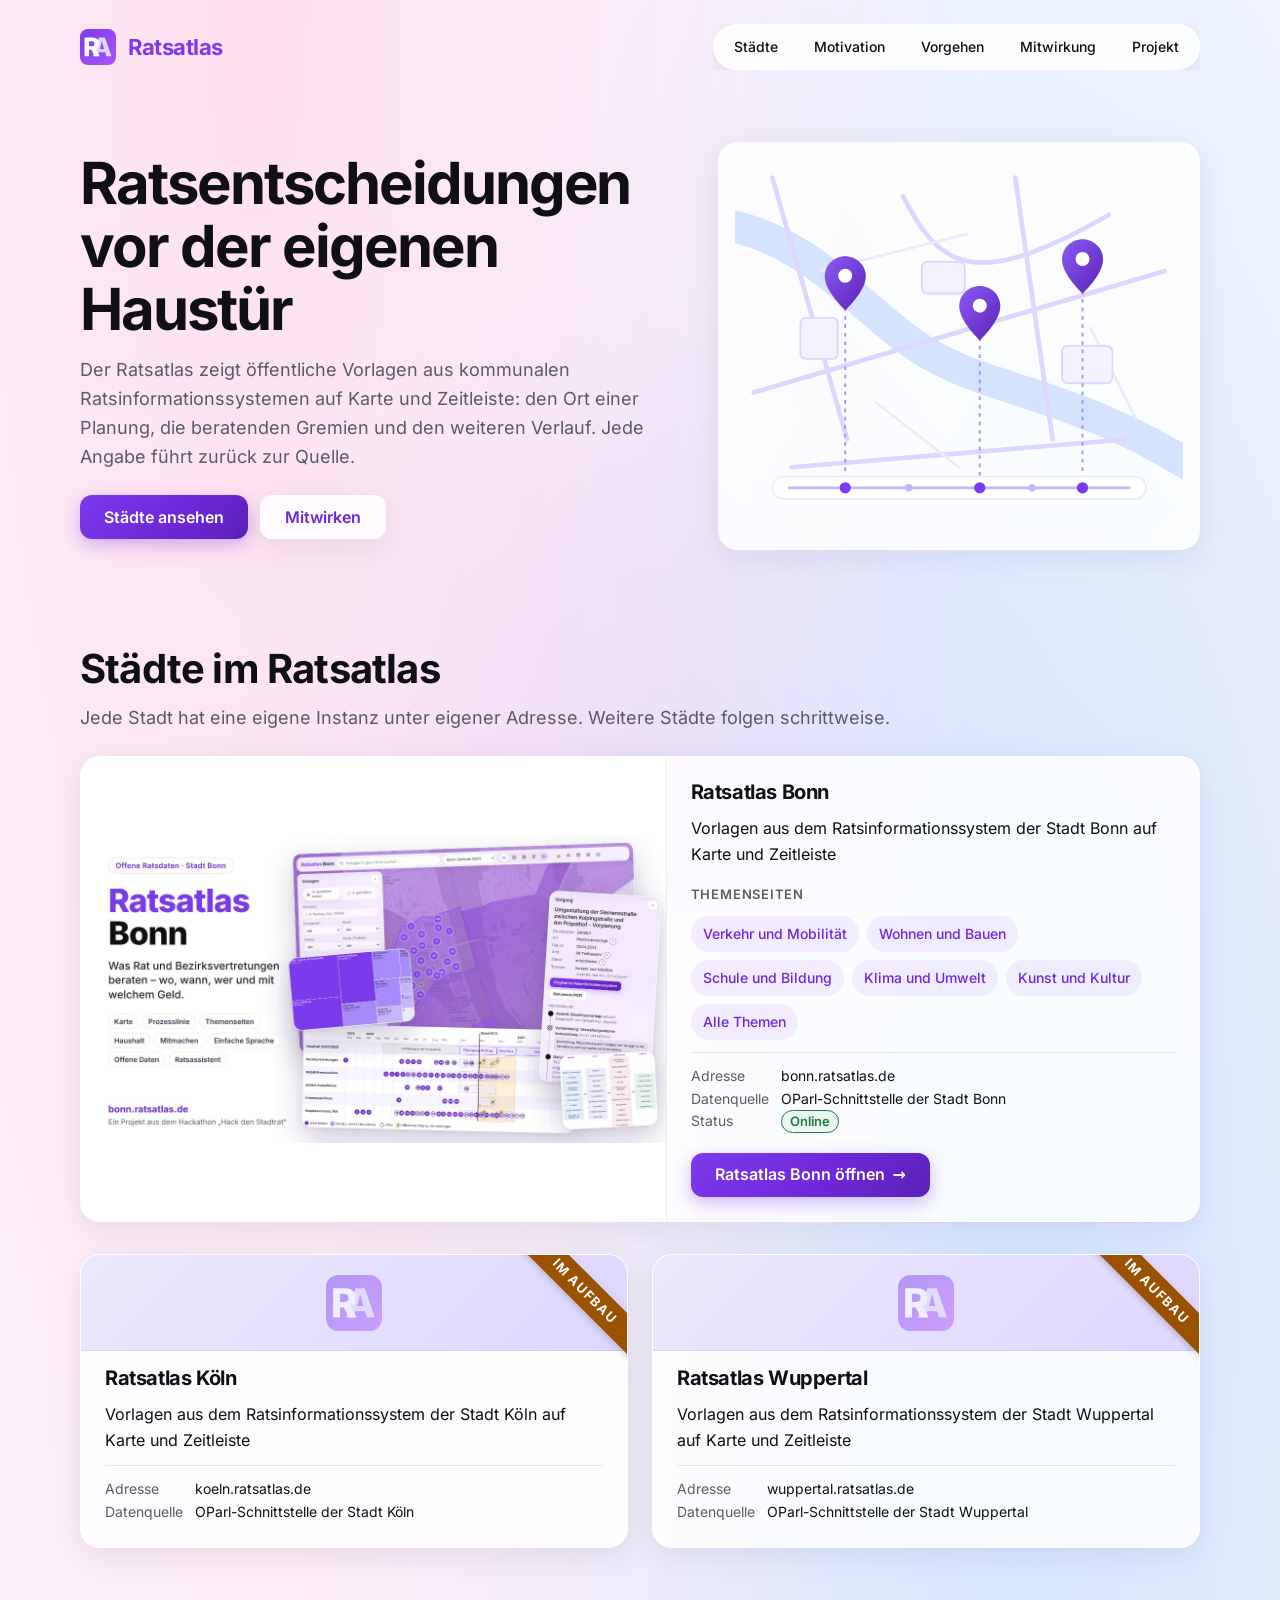
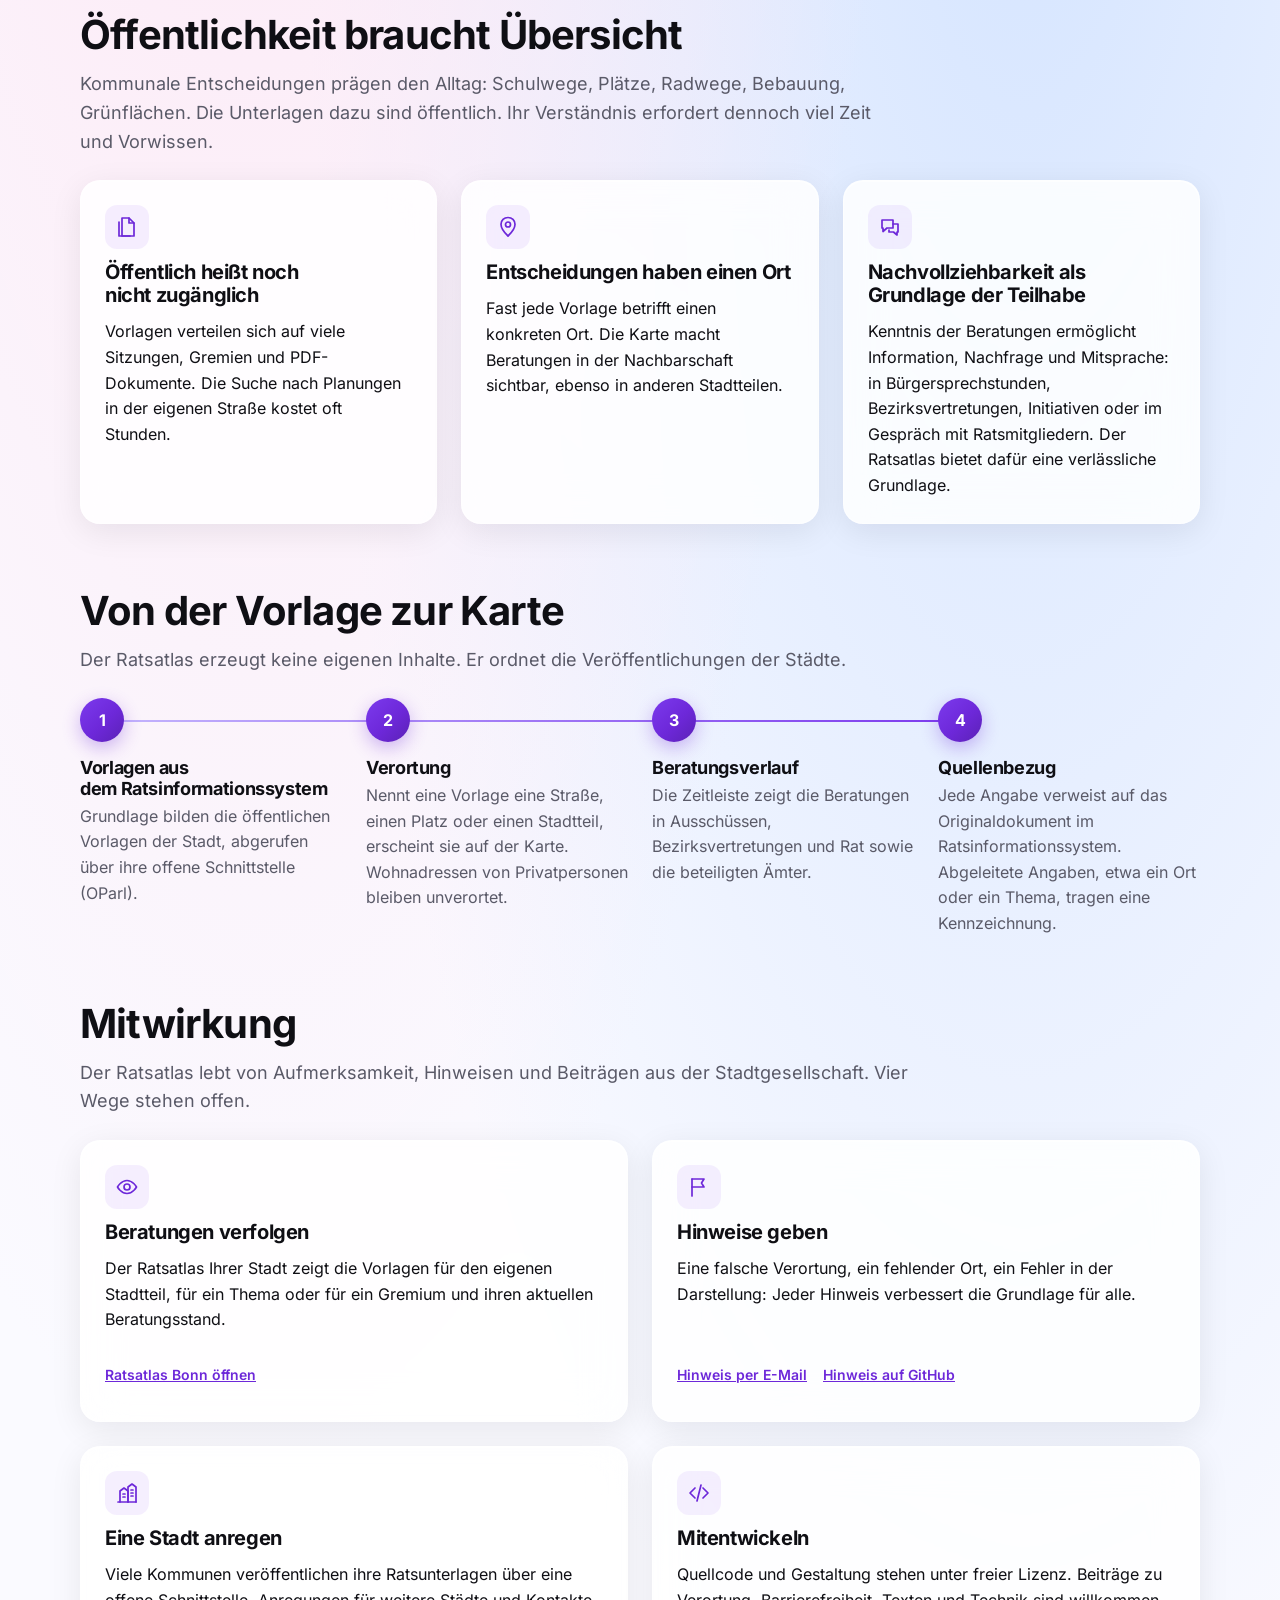
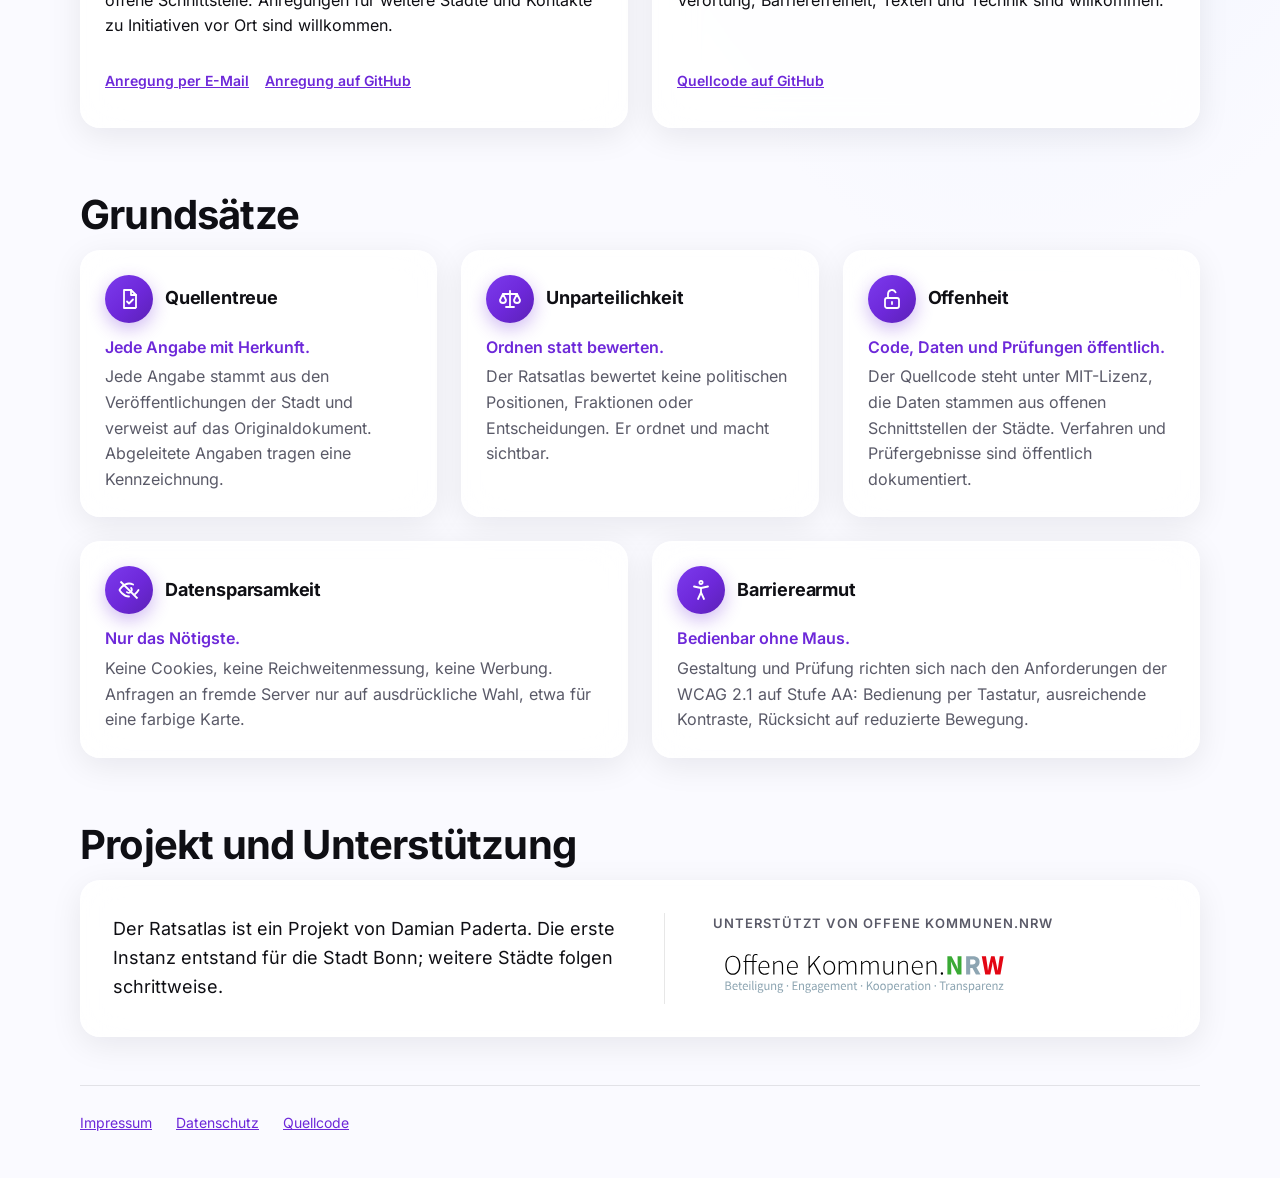
==== commit 8c87a44a: "Startseite: Abstände, Mitwirkung 2 × 2, Grundsätze mit Symbolen, Logo in Firefox - Kleine Kacheln (K" ====
--- a/site/index.html
+++ b/site/index.html
@@ -261,7 +261,7 @@
     <section class="abschnitt" id="mitwirkung" aria-labelledby="mitwirkung-titel">
       <h2 id="mitwirkung-titel">Mitwirkung</h2>
       <p class="abschnitt-lead">Der Ratsatlas lebt von Aufmerksamkeit, Hinweisen und Beiträgen aus der Stadtgesellschaft. Vier Wege stehen offen.</p>
-      <ul class="karten karten-4">
+      <ul class="karten">
         <li class="karte glass">
           <svg class="symbol" viewBox="0 0 24 24" aria-hidden="true" focusable="false"><path d="M2.5 12S6 5.5 12 5.5 21.5 12 21.5 12 18 18.5 12 18.5 2.5 12 2.5 12z"/><circle cx="12" cy="12" r="3"/></svg>
           <h3>Beratungen verfolgen</h3>
@@ -292,12 +292,27 @@
     <!-- 7 · Grundsätze -->
     <section class="abschnitt" id="grundsaetze" aria-labelledby="grundsaetze-titel">
       <h2 id="grundsaetze-titel">Grundsätze</h2>
-      <dl class="grundsaetze glass">
-        <div><dt>Quellentreue</dt><dd>Jede Angabe stammt aus den Veröffentlichungen der Stadt und verweist auf das Originaldokument. Abgeleitete Angaben tragen eine Kennzeichnung.</dd></div>
-        <div><dt>Unparteilichkeit</dt><dd>Der Ratsatlas bewertet keine politischen Positionen, Fraktionen oder Entscheidungen. Er ordnet und macht sichtbar.</dd></div>
-        <div><dt>Offenheit</dt><dd>Der Quellcode steht unter MIT-Lizenz, die Daten stammen aus offenen Schnittstellen der Städte. Verfahren und Prüfergebnisse sind öffentlich dokumentiert.</dd></div>
-        <div><dt>Datensparsamkeit</dt><dd>Keine Cookies, keine Reichweitenmessung, keine Werbung. Anfragen an fremde Server nur auf ausdrückliche Wahl, etwa für eine farbige Karte.</dd></div>
-        <div><dt>Barrierearmut</dt><dd>Gestaltung und Prüfung richten sich nach den Anforderungen der WCAG 2.1 auf Stufe AA: Bedienung per Tastatur, ausreichende Kontraste, Rücksicht auf reduzierte Bewegung.</dd></div>
+      <dl class="grundsaetze">
+        <div class="grundsatz glass">
+          <dt><svg class="grundsatz-symbol" viewBox="0 0 24 24" aria-hidden="true" focusable="false"><path d="M7 3h7l5 5v13H7z"/><path d="M14 3v5h5"/><path d="M10 14.5l2 2 4-4"/></svg>Quellentreue</dt>
+          <dd><strong class="grundsatz-kern">Jede Angabe mit Herkunft.</strong> Jede Angabe stammt aus den Veröffentlichungen der Stadt und verweist auf das Originaldokument. Abgeleitete Angaben tragen eine Kennzeichnung.</dd>
+        </div>
+        <div class="grundsatz glass">
+          <dt><svg class="grundsatz-symbol" viewBox="0 0 24 24" aria-hidden="true" focusable="false"><path d="M12 4v16"/><path d="M8 20h8"/><path d="M5 7h14"/><path d="M5 7l-3 6a3 3 0 0 0 6 0z"/><path d="M19 7l-3 6a3 3 0 0 0 6 0z"/></svg>Unparteilichkeit</dt>
+          <dd><strong class="grundsatz-kern">Ordnen statt bewerten.</strong> Der Ratsatlas bewertet keine politischen Positionen, Fraktionen oder Entscheidungen. Er ordnet und macht sichtbar.</dd>
+        </div>
+        <div class="grundsatz glass">
+          <dt><svg class="grundsatz-symbol" viewBox="0 0 24 24" aria-hidden="true" focusable="false"><rect x="5" y="11" width="14" height="10" rx="2"/><path d="M8 11V7a4 4 0 0 1 7.6-1.7"/><path d="M12 15v2"/></svg>Offenheit</dt>
+          <dd><strong class="grundsatz-kern">Code, Daten und Prüfungen öffentlich.</strong> Der Quellcode steht unter MIT-Lizenz, die Daten stammen aus offenen Schnittstellen der Städte. Verfahren und Prüfergebnisse sind öffentlich dokumentiert.</dd>
+        </div>
+        <div class="grundsatz glass">
+          <dt><svg class="grundsatz-symbol" viewBox="0 0 24 24" aria-hidden="true" focusable="false"><path d="M2.5 12S6 5.5 12 5.5c1.5 0 2.9.4 4.1 1M21.5 12s-1.2 2.2-3.4 4M12 18.5C6 18.5 2.5 12 2.5 12"/><path d="M9.9 14.1a3 3 0 0 0 4.2-4.2"/><path d="M3 3l18 18"/></svg>Datensparsamkeit</dt>
+          <dd><strong class="grundsatz-kern">Nur das Nötigste.</strong> Keine Cookies, keine Reichweitenmessung, keine Werbung. Anfragen an fremde Server nur auf ausdrückliche Wahl, etwa für eine farbige Karte.</dd>
+        </div>
+        <div class="grundsatz glass">
+          <dt><svg class="grundsatz-symbol" viewBox="0 0 24 24" aria-hidden="true" focusable="false"><circle cx="12" cy="4.5" r="1.6"/><path d="M5 8.5l7 1.5 7-1.5"/><path d="M12 10v4.5"/><path d="M12 14.5L9 21"/><path d="M12 14.5L15 21"/></svg>Barrierearmut</dt>
+          <dd><strong class="grundsatz-kern">Bedienbar ohne Maus.</strong> Gestaltung und Prüfung richten sich nach den Anforderungen der WCAG 2.1 auf Stufe AA: Bedienung per Tastatur, ausreichende Kontraste, Rücksicht auf reduzierte Bewegung.</dd>
+        </div>
       </dl>
     </section>
 
--- a/site/style.css
+++ b/site/style.css
@@ -124,7 +124,7 @@
 .kachel-link:hover .knopf-pfeil, .kachel-link:focus-within .knopf-pfeil { transform: translateX(4px); }
 
 /* Städte im Aufbau: kleinere Kachel ohne Link, ab Tablet je halbe Breite; Banderole oben rechts (Text) */
-.kacheln-aufbau { margin-top: var(--space-4); }
+.kacheln-aufbau { margin-top: var(--space-6); }  /* deutlich getrennt von der Bonner Kachel, nicht angeklebt */
 .kachel-aufbau .kachel-kopf { aspect-ratio: auto; height: 96px; }
 .kachel-aufbau .kachel-symbol { width: 56px; height: 56px; opacity: .45; }
 .kachel-aufbau .kachel-inhalt { padding: var(--space-4) var(--space-5) var(--space-5); }
@@ -141,11 +141,16 @@
 .status-vorbereitung { color: var(--warn); background: #fdf1e3; }
 
 /* Grundsätze */
-.grundsaetze { margin: 0; padding: var(--space-2) var(--space-5); display: grid; }
-.grundsaetze > div { display: grid; gap: var(--space-1) var(--space-5); padding: var(--space-4) 0; border-top: 1px solid var(--line); }
-.grundsaetze > div:first-child { border-top: 0; }
-.grundsaetze dt { font-weight: 700; }
+/* Grundsätze: Karte je Grundsatz mit Symbol und Kernsatz; Telefon einspaltig, Tablet zwei, Desktop drei und zwei */
+.grundsaetze { list-style: none; margin: 0; padding: 0; display: grid; gap: var(--space-4); }
+.grundsatz { display: flex; flex-direction: column; gap: var(--space-3); padding: var(--space-5); }
+.grundsaetze dt { display: flex; align-items: center; gap: var(--space-3); font-size: var(--text-l); font-weight: 700; letter-spacing: -0.01em; }
+.grundsatz-symbol {
+  width: 48px; height: 48px; padding: 12px; border-radius: 50%; flex: none; background: var(--cta); box-shadow: var(--cta-shadow);
+  fill: none; stroke: #fff; stroke-width: 1.8; stroke-linecap: round; stroke-linejoin: round;
+}
 .grundsaetze dd { margin: 0; color: var(--text-muted); }
+.grundsatz-kern { display: block; margin-bottom: var(--space-1); color: var(--accent-ink); font-weight: 600; }
 
 /* Projekt und Unterstützung */
 .projekt { display: grid; gap: var(--space-5); padding: var(--space-5); align-items: center; }
@@ -153,7 +158,7 @@
 .projekt-unterstuetzung { padding-top: var(--space-5); border-top: 1px solid var(--line); }
 .projekt-label { margin-bottom: var(--space-3); font-size: var(--text-xs); font-weight: 600; letter-spacing: .08em; text-transform: uppercase; color: var(--text-muted); }
 .projekt-logo { display: inline-block; border-radius: var(--radius-s); }
-.projekt-unterstuetzung img { display: block; width: min(300px, 100%); height: auto; }
+.projekt-unterstuetzung img { display: block; width: 300px; max-width: 100%; height: auto; }  /* feste Breite: min(…, 100%) ergab in Firefox im inline-block-Link 0 px */
 
 /* Fuß */
 .fuss { margin-top: var(--space-7); padding: var(--space-4) 0 var(--space-6); border-top: 1px solid var(--line); color: var(--text-muted); font-size: var(--text-s); }
@@ -179,7 +184,9 @@
   .kacheln-aufbau { grid-template-columns: repeat(2, minmax(0, 1fr)); }
   .kachel-angaben { grid-template-columns: max-content 1fr; }
   .kachel-angaben dd { margin: 0; }
-  .grundsaetze > div { grid-template-columns: 13em 1fr; }
+  .grundsaetze { grid-template-columns: repeat(2, minmax(0, 1fr)); gap: var(--space-5); }
+  .grundsatz:last-child { grid-column: 1 / -1; }
+  .kacheln-aufbau { gap: var(--space-5); }
   .page { padding: var(--space-4) var(--space-6) var(--space-6); }
 }
 
@@ -189,7 +196,9 @@
   .einstieg { grid-template-columns: 1.1fr 0.9fr; gap: var(--space-7); padding: var(--space-8) 0 var(--space-6); }
   .abschnitt { padding-top: var(--space-8); }
   .karten-3 { grid-template-columns: repeat(3, minmax(0, 1fr)); }
-  .karten-4 { grid-template-columns: repeat(4, minmax(0, 1fr)); }
+  .grundsaetze { grid-template-columns: repeat(6, minmax(0, 1fr)); }
+  .grundsatz, .grundsatz:last-child { grid-column: span 2; }
+  .grundsatz:nth-child(n+4) { grid-column: span 3; }
   .schritte { grid-template-columns: repeat(4, minmax(0, 1fr)); }
   /* Stadt-Kachel waagerecht: Bild links vollständig (enthält Text), weiße Fläche geht in den weißen Bildrand über */
   .kachel { grid-template-columns: minmax(0, 1.1fr) minmax(0, 1fr); }
